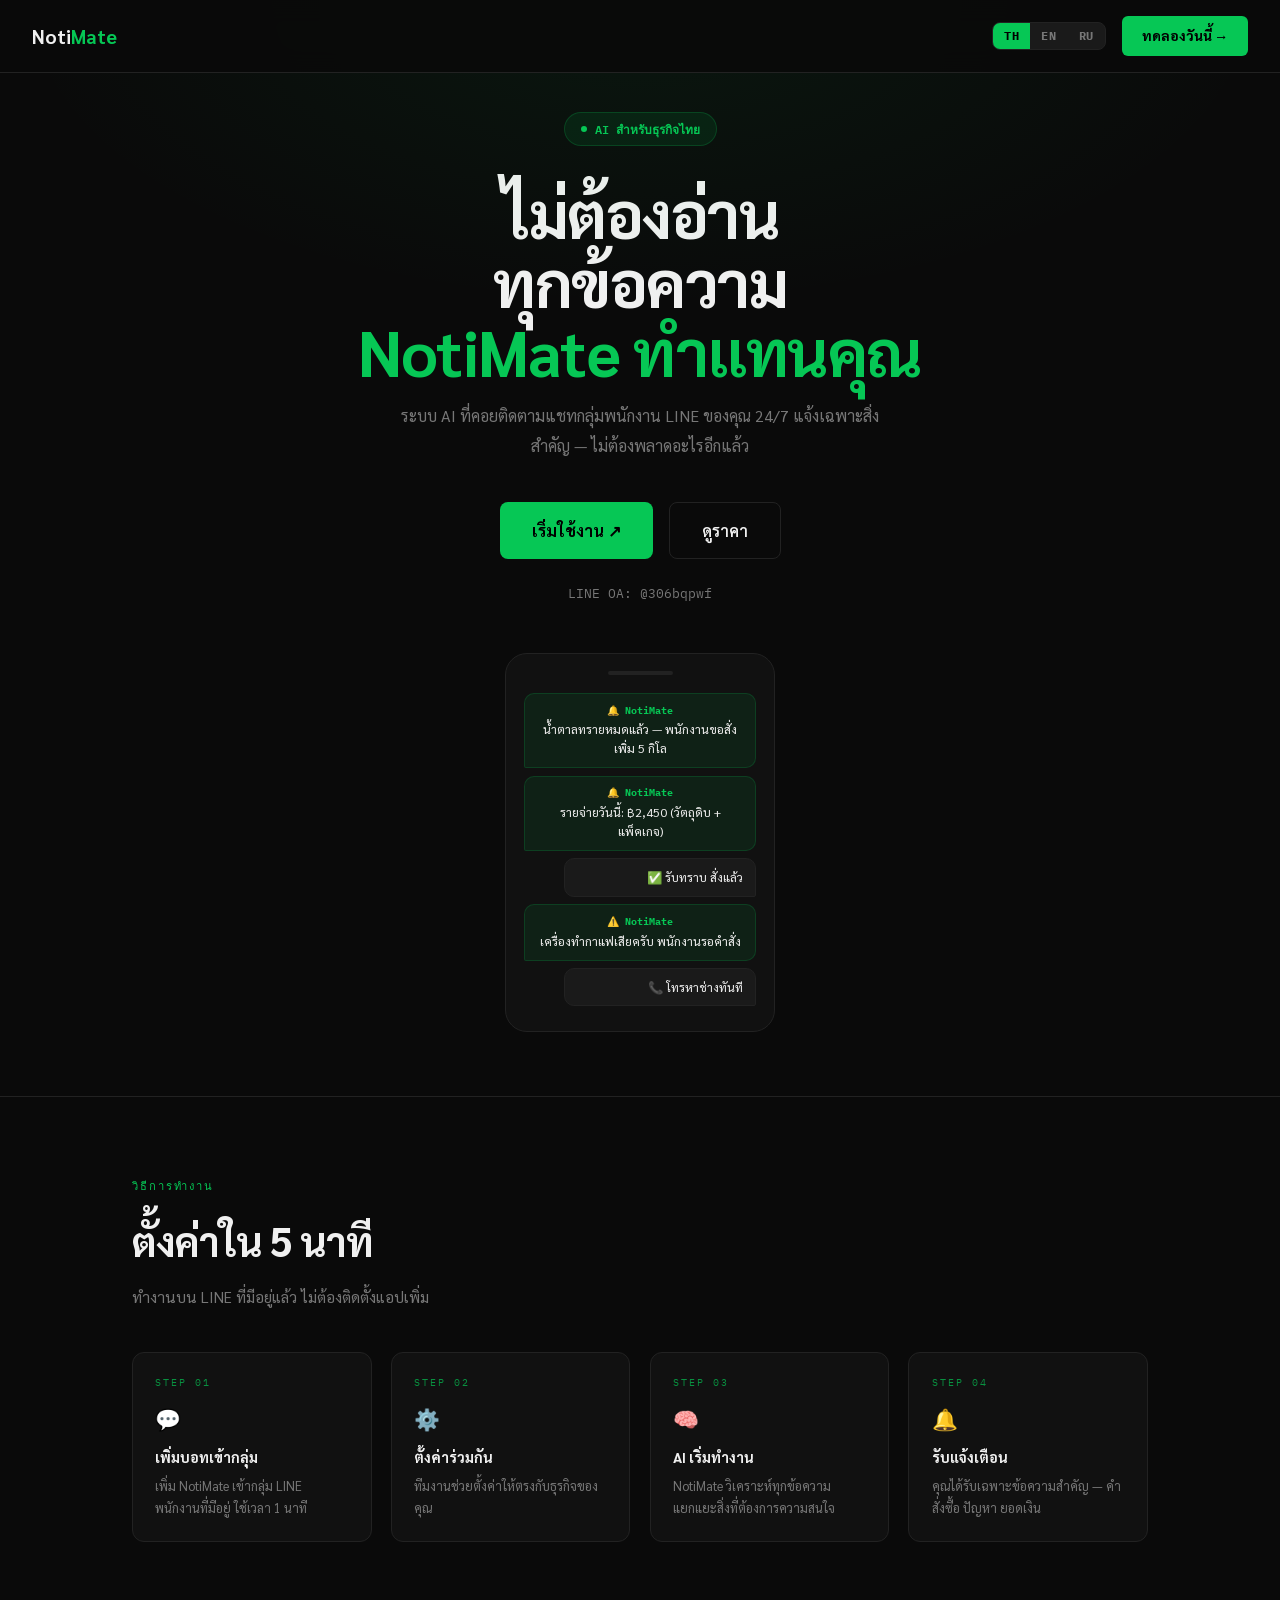
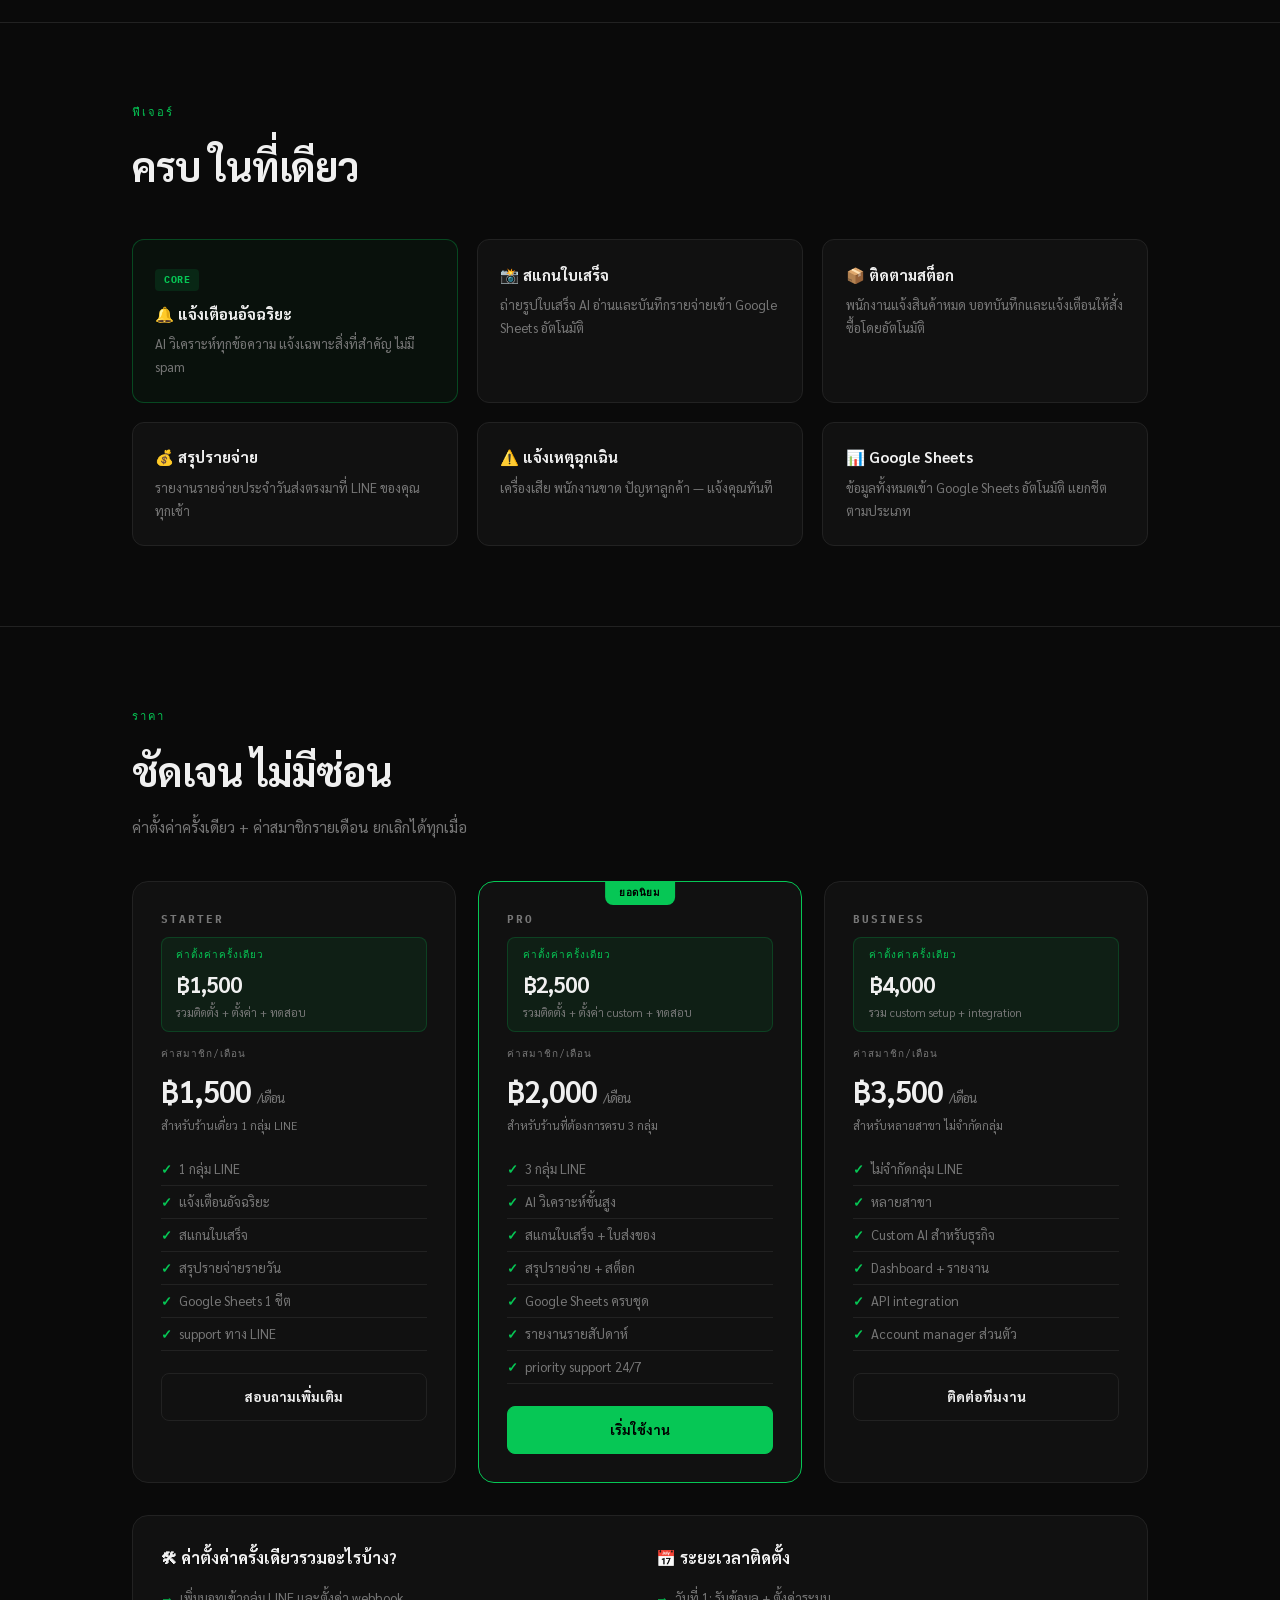
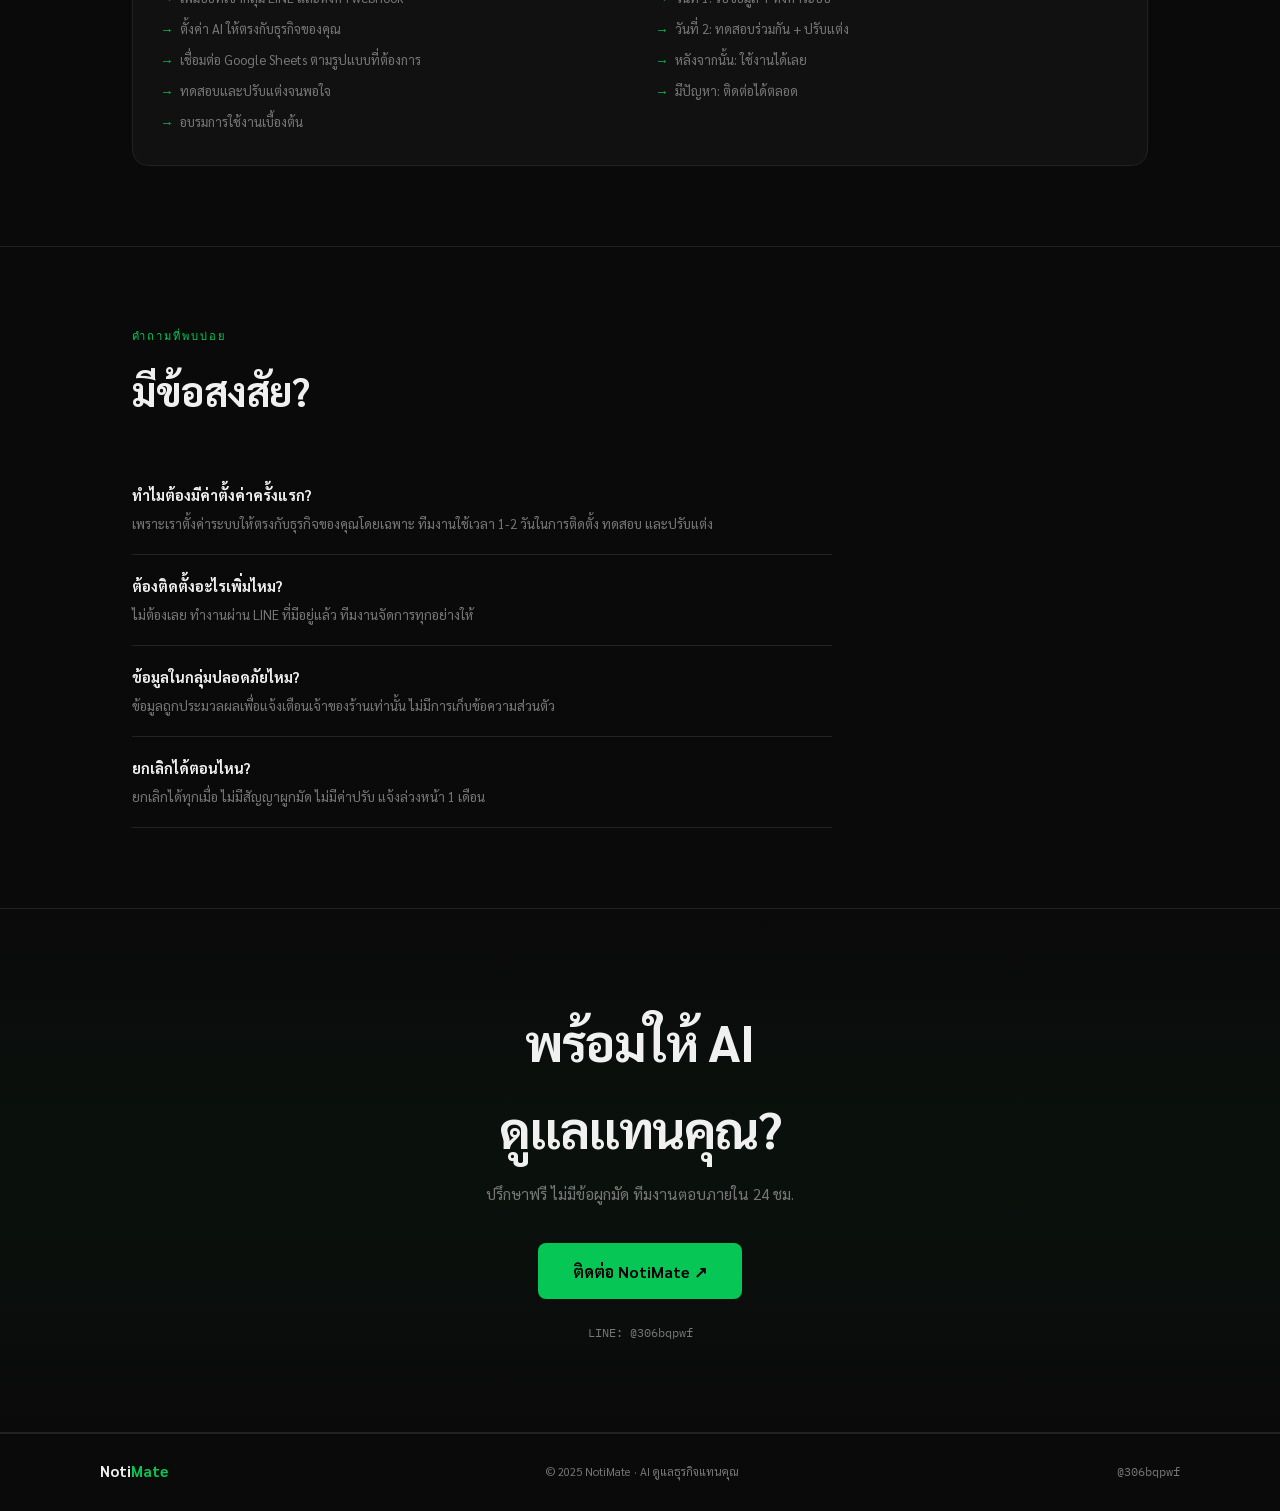
==== index.html @ 79806c6a "Add files via upload" ====
<!DOCTYPE html>
<html lang="th">
<head>
<meta charset="UTF-8">
<meta name="viewport" content="width=device-width, initial-scale=1.0">
<title>NotiMate — AI ดูแลธุรกิจแทนคุณ</title>
<link href="https://fonts.googleapis.com/css2?family=Sarabun:wght@300;400;600;700&family=IBM+Plex+Mono:wght@400;600&display=swap" rel="stylesheet">
<style>
*{margin:0;padding:0;box-sizing:border-box}
:root{--green:#06C755;--bg:#0a0a0a;--bg2:#111;--bg3:#1a1a1a;--text:#f0f0f0;--muted:#777;--border:#222}
body{background:var(--bg);color:var(--text);font-family:'Sarabun',sans-serif;font-size:16px;line-height:1.7;overflow-x:hidden}
a{color:var(--green);text-decoration:none}
.nav{position:fixed;top:0;left:0;right:0;z-index:100;padding:1rem 2rem;display:flex;align-items:center;justify-content:space-between;border-bottom:1px solid var(--border);background:rgba(10,10,10,0.94);backdrop-filter:blur(12px)}
.logo{font-size:1.2rem;font-weight:700;color:var(--text)}.logo span{color:var(--green)}
.nav-right{display:flex;align-items:center;gap:1rem}
.lang-sw{display:flex;gap:0;background:var(--bg3);border:1px solid var(--border);border-radius:8px;overflow:hidden}
.lang-btn{padding:0.35rem 0.7rem;font-size:0.72rem;font-weight:700;font-family:'IBM Plex Mono',monospace;cursor:pointer;border:none;background:transparent;color:var(--muted);transition:all .2s;letter-spacing:.5px}
.lang-btn.active{background:var(--green);color:#000}
.nav-cta{background:var(--green);color:#000;padding:0.5rem 1.25rem;border-radius:6px;font-weight:700;font-size:0.875rem}
.hero{min-height:100vh;display:flex;flex-direction:column;align-items:center;justify-content:center;text-align:center;padding:7rem 2rem 4rem;position:relative}
.hero::before{content:'';position:absolute;inset:0;background:radial-gradient(ellipse 70% 40% at 50% 0%,rgba(6,199,85,0.07) 0%,transparent 70%);pointer-events:none}
.badge{display:inline-flex;align-items:center;gap:.5rem;background:rgba(6,199,85,.1);border:1px solid rgba(6,199,85,.2);color:var(--green);padding:.35rem 1rem;border-radius:999px;font-size:.75rem;font-weight:600;margin-bottom:2rem;font-family:'IBM Plex Mono',monospace}
.dot{width:6px;height:6px;background:var(--green);border-radius:50%;animation:blink 2s infinite;flex-shrink:0}
@keyframes blink{0%,100%{opacity:1}50%{opacity:.3}}
h1{font-size:clamp(2.2rem,5.5vw,4rem);font-weight:700;line-height:1.08;letter-spacing:-1.5px;margin-bottom:1rem;max-width:820px}
h1 .g{color:var(--green)}
.sub{font-size:1rem;color:var(--muted);max-width:500px;margin:0 auto 2.5rem;line-height:1.9}
.hero-btns{display:flex;gap:1rem;justify-content:center;flex-wrap:wrap;margin-bottom:1.5rem}
.btn-p{background:var(--green);color:#000;padding:.875rem 2rem;border-radius:8px;font-weight:700;font-size:1rem;display:inline-flex;align-items:center;gap:.5rem}
.btn-s{background:transparent;color:var(--text);padding:.875rem 2rem;border-radius:8px;font-weight:600;font-size:1rem;border:1px solid var(--border)}
.lineid{font-family:'IBM Plex Mono',monospace;font-size:.8rem;color:var(--muted)}
.phone{width:270px;margin:3rem auto 0;background:var(--bg2);border-radius:22px;border:1px solid var(--border);padding:1.1rem}
.phone::before{content:'';display:block;width:65px;height:4px;background:var(--border);border-radius:2px;margin:0 auto 1.1rem}
.cb{border-radius:10px 10px 10px 2px;padding:.55rem .8rem;margin-bottom:.45rem;font-size:.77rem;line-height:1.55;animation:up .4s ease both;opacity:0}
.cb.b{background:rgba(6,199,85,.09);border:1px solid rgba(6,199,85,.18)}
.cb.u{background:var(--bg3);border:1px solid var(--border);margin-left:2.5rem;border-radius:10px 10px 2px 10px;text-align:right}
.cn{font-size:.62rem;color:var(--green);font-weight:700;margin-bottom:.15rem;font-family:'IBM Plex Mono',monospace}
@keyframes up{from{opacity:0;transform:translateY(8px)}to{opacity:1;transform:none}}
.cb:nth-child(1){animation-delay:.2s}.cb:nth-child(2){animation-delay:.7s}.cb:nth-child(3){animation-delay:1.2s}.cb:nth-child(4){animation-delay:1.7s}.cb:nth-child(5){animation-delay:2.2s}
.sec{padding:5rem 2rem;max-width:1080px;margin:0 auto}
.lbl{font-family:'IBM Plex Mono',monospace;font-size:.7rem;color:var(--green);letter-spacing:2px;text-transform:uppercase;margin-bottom:.6rem}
.stitle{font-size:clamp(1.75rem,4vw,2.5rem);font-weight:700;letter-spacing:-1px;margin-bottom:.6rem}
.ssub{color:var(--muted);font-size:.95rem;max-width:460px;line-height:1.85}
.divl{height:1px;background:var(--border)}
.steps{display:grid;grid-template-columns:repeat(auto-fit,minmax(200px,1fr));gap:1.2rem;margin-top:2.5rem}
.step{background:var(--bg2);border:1px solid var(--border);border-radius:12px;padding:1.4rem}
.snum{font-family:'IBM Plex Mono',monospace;font-size:.62rem;color:var(--green);letter-spacing:2px;margin-bottom:.6rem;opacity:.7}
.sico{font-size:1.3rem;margin-bottom:.5rem}
.stit{font-size:.9rem;font-weight:700;margin-bottom:.35rem}
.sdesc{font-size:.8rem;color:var(--muted);line-height:1.7}
.feats{display:grid;grid-template-columns:repeat(auto-fit,minmax(270px,1fr));gap:1.2rem;margin-top:2.5rem}
.fc{background:var(--bg2);border:1px solid var(--border);border-radius:12px;padding:1.4rem;transition:border-color .2s}
.fc:hover{border-color:rgba(6,199,85,.25)}
.fc.hot{border-color:rgba(6,199,85,.3);background:rgba(6,199,85,.04)}
.ftag{display:inline-block;background:rgba(6,199,85,.12);color:var(--green);font-size:.62rem;font-weight:700;padding:.18rem .55rem;border-radius:4px;margin-bottom:.65rem;font-family:'IBM Plex Mono',monospace;letter-spacing:.5px}
.ftit{font-size:.95rem;font-weight:700;margin-bottom:.35rem}
.fdesc{font-size:.82rem;color:var(--muted);line-height:1.75}
.pricing{display:grid;grid-template-columns:repeat(auto-fit,minmax(270px,1fr));gap:1.4rem;margin-top:2.5rem}
.pc{background:var(--bg2);border:1px solid var(--border);border-radius:16px;padding:1.75rem;position:relative}
.pc.pop{border-color:var(--green)}
.pbadge{position:absolute;top:-1px;left:50%;transform:translateX(-50%);background:var(--green);color:#000;font-size:.62rem;font-weight:700;padding:.22rem .9rem;border-radius:0 0 8px 8px;font-family:'IBM Plex Mono',monospace;letter-spacing:.5px;white-space:nowrap}
.pname{font-size:.68rem;font-weight:700;color:var(--muted);letter-spacing:2px;font-family:'IBM Plex Mono',monospace;text-transform:uppercase;margin-bottom:.5rem}
.setup-fee{background:rgba(6,199,85,.08);border:1px solid rgba(6,199,85,.2);border-radius:8px;padding:.55rem .9rem;margin-bottom:.9rem}
.setup-label{font-size:.62rem;color:var(--green);font-family:'IBM Plex Mono',monospace;letter-spacing:1px;text-transform:uppercase;margin-bottom:.1rem}
.setup-amt{font-size:1.4rem;font-weight:700;letter-spacing:-1px}
.setup-note{font-size:.7rem;color:var(--muted)}
.sub-label{font-size:.62rem;color:var(--muted);font-family:'IBM Plex Mono',monospace;letter-spacing:1px;text-transform:uppercase;margin-bottom:.1rem;margin-top:.65rem}
.sub-amt{font-size:1.9rem;font-weight:700;letter-spacing:-1px}
.sub-amt em{font-size:.82rem;font-weight:400;color:var(--muted);font-style:normal}
.pperiod{font-size:.72rem;color:var(--muted);margin-bottom:1.1rem}
.plist{list-style:none;margin-bottom:1.4rem}
.plist li{font-size:.82rem;padding:.3rem 0;border-bottom:1px solid var(--border);color:var(--muted);display:flex;align-items:center;gap:.45rem}
.plist li::before{content:'✓';color:var(--green);font-weight:700;flex-shrink:0}
.pbtn{display:block;padding:.7rem;border-radius:8px;font-weight:700;font-size:.84rem;border:1px solid var(--border);color:var(--text);text-align:center}
.pc.pop .pbtn{background:var(--green);color:#000;border-color:var(--green)}
.onboard{background:var(--bg2);border:1px solid var(--border);border-radius:16px;padding:1.75rem;margin-top:2rem;display:grid;grid-template-columns:1fr 1fr;gap:2rem}
@media(max-width:580px){.onboard{grid-template-columns:1fr}.nav-right{gap:.6rem}}
.ob-title{font-size:1rem;font-weight:700;margin-bottom:.4rem}
.ob-list{list-style:none;margin-top:.75rem}
.ob-list li{font-size:.82rem;color:var(--muted);padding:.27rem 0;display:flex;gap:.45rem}
.ob-list li::before{content:'→';color:var(--green);flex-shrink:0}
.faq{margin-top:2.5rem;max-width:700px}
.fq{border-bottom:1px solid var(--border);padding:1.1rem 0}
.fq-q{font-weight:700;font-size:.92rem;margin-bottom:.35rem;color:var(--text)}
.fq-a{font-size:.84rem;color:var(--muted);line-height:1.8}
.cta-s{text-align:center;padding:5.5rem 2rem;border-top:1px solid var(--border);border-bottom:1px solid var(--border);background:linear-gradient(to bottom,var(--bg),rgba(6,199,85,.04),var(--bg))}
.cta-t{font-size:clamp(1.9rem,5vw,3.2rem);font-weight:700;letter-spacing:-1.5px;margin-bottom:.7rem}
.cta-sub{color:var(--muted);margin-bottom:2.2rem;font-size:.95rem}
footer{padding:1.6rem 2rem;border-top:1px solid var(--border)}
.fi{max-width:1080px;margin:0 auto;display:flex;justify-content:space-between;align-items:center;flex-wrap:wrap;gap:.7rem}
.fl{font-weight:700;font-size:.95rem}.fl span{color:var(--green)}
.fc2{font-size:.72rem;color:var(--muted)}
</style>
</head>
<body>
<nav class="nav">
  <div class="logo">Noti<span>Mate</span></div>
  <div class="nav-right">
    <div class="lang-sw">
      <button class="lang-btn active" onclick="setLang('th')">TH</button>
      <button class="lang-btn" onclick="setLang('en')">EN</button>
      <button class="lang-btn" onclick="setLang('ru')">RU</button>
    </div>
    <a href="https://line.me/R/ti/p/@306bqpwf" class="nav-cta" id="nav-cta-btn">ทดลองวันนี้ →</a>
  </div>
</nav>

<section class="hero">
  <div class="badge"><div class="dot"></div><span id="badge-text">AI สำหรับธุรกิจไทย</span></div>
  <h1 id="hero-title">ไม่ต้องอ่าน<br>ทุกข้อความ<br><span class="g">NotiMate ทำแทนคุณ</span></h1>
  <p class="sub" id="hero-sub">ระบบ AI ที่คอยติดตามแชทกลุ่มพนักงาน LINE ของคุณ 24/7 แจ้งเฉพาะสิ่งสำคัญ — ไม่ต้องพลาดอะไรอีกแล้ว</p>
  <div class="hero-btns">
    <a href="https://line.me/R/ti/p/@306bqpwf" class="btn-p" id="btn-start">เริ่มใช้งาน ↗</a>
    <a href="#pricing" class="btn-s" id="btn-price">ดูราคา</a>
  </div>
  <div class="lineid">LINE OA: @306bqpwf</div>
  <div class="phone">
    <div class="cb b"><div class="cn">🔔 NotiMate</div><span class="chat1">น้ำตาลทรายหมดแล้ว — พนักงานขอสั่งเพิ่ม 5 กิโล</span></div>
    <div class="cb b"><div class="cn">🔔 NotiMate</div><span class="chat2">รายจ่ายวันนี้: ฿2,450 (วัตถุดิบ + แพ็คเกจ)</span></div>
    <div class="cb u"><span class="chat3">✅ รับทราบ สั่งแล้ว</span></div>
    <div class="cb b"><div class="cn">⚠️ NotiMate</div><span class="chat4">เครื่องทำกาแฟเสียครับ พนักงานรอคำสั่ง</span></div>
    <div class="cb u"><span class="chat5">📞 โทรหาช่างทันที</span></div>
  </div>
</section>

<div class="divl"></div>

<section class="sec" id="how">
  <div class="lbl" id="how-lbl">วิธีการทำงาน</div>
  <div class="stitle" id="how-title">ตั้งค่าใน 5 นาที</div>
  <div class="ssub" id="how-sub">ทำงานบน LINE ที่มีอยู่แล้ว ไม่ต้องติดตั้งแอปเพิ่ม</div>
  <div class="steps">
    <div class="step"><div class="snum">STEP 01</div><div class="sico">💬</div><div class="stit" id="s1t">เพิ่มบอทเข้ากลุ่ม</div><div class="sdesc" id="s1d">เพิ่ม NotiMate เข้ากลุ่ม LINE พนักงานที่มีอยู่ ใช้เวลา 1 นาที</div></div>
    <div class="step"><div class="snum">STEP 02</div><div class="sico">⚙️</div><div class="stit" id="s2t">ตั้งค่าร่วมกัน</div><div class="sdesc" id="s2d">ทีมงานช่วยตั้งค่าให้ตรงกับธุรกิจของคุณ</div></div>
    <div class="step"><div class="snum">STEP 03</div><div class="sico">🧠</div><div class="stit" id="s3t">AI เริ่มทำงาน</div><div class="sdesc" id="s3d">NotiMate วิเคราะห์ทุกข้อความ แยกแยะสิ่งที่ต้องการความสนใจ</div></div>
    <div class="step"><div class="snum">STEP 04</div><div class="sico">🔔</div><div class="stit" id="s4t">รับแจ้งเตือน</div><div class="sdesc" id="s4d">คุณได้รับเฉพาะข้อความสำคัญ — คำสั่งซื้อ ปัญหา ยอดเงิน</div></div>
  </div>
</section>

<div class="divl"></div>

<section class="sec">
  <div class="lbl" id="feat-lbl">ฟีเจอร์</div>
  <div class="stitle" id="feat-title">ครบ ในที่เดียว</div>
  <div class="feats">
    <div class="fc hot"><div class="ftag">CORE</div><div class="ftit" id="f1t">🔔 แจ้งเตือนอัจฉริยะ</div><div class="fdesc" id="f1d">AI วิเคราะห์ทุกข้อความ แจ้งเฉพาะสิ่งที่สำคัญ ไม่มี spam</div></div>
    <div class="fc"><div class="ftit" id="f2t">📸 สแกนใบเสร็จ</div><div class="fdesc" id="f2d">ถ่ายรูปใบเสร็จ AI อ่านและบันทึกรายจ่ายเข้า Google Sheets อัตโนมัติ</div></div>
    <div class="fc"><div class="ftit" id="f3t">📦 ติดตามสต็อก</div><div class="fdesc" id="f3d">พนักงานแจ้งสินค้าหมด บอทบันทึกและแจ้งเตือนให้สั่งซื้อโดยอัตโนมัติ</div></div>
    <div class="fc"><div class="ftit" id="f4t">💰 สรุปรายจ่าย</div><div class="fdesc" id="f4d">รายงานรายจ่ายประจำวันส่งตรงมาที่ LINE ของคุณทุกเช้า</div></div>
    <div class="fc"><div class="ftit" id="f5t">⚠️ แจ้งเหตุฉุกเฉิน</div><div class="fdesc" id="f5d">เครื่องเสีย พนักงานขาด ปัญหาลูกค้า — แจ้งคุณทันที</div></div>
    <div class="fc"><div class="ftit" id="f6t">📊 Google Sheets</div><div class="fdesc" id="f6d">ข้อมูลทั้งหมดเข้า Google Sheets อัตโนมัติ แยกชีตตามประเภท</div></div>
  </div>
</section>

<div class="divl"></div>

<section class="sec" id="pricing">
  <div class="lbl" id="price-lbl">ราคา</div>
  <div class="stitle" id="price-title">ชัดเจน ไม่มีซ่อน</div>
  <div class="ssub" id="price-sub">ค่าตั้งค่าครั้งเดียว + ค่าสมาชิกรายเดือน ยกเลิกได้ทุกเมื่อ</div>
  <div class="pricing">
    <div class="pc">
      <div class="pname">Starter</div>
      <div class="setup-fee"><div class="setup-label" id="setup-lbl">ค่าตั้งค่าครั้งเดียว</div><div class="setup-amt">฿1,500</div><div class="setup-note" id="setup-note1">รวมติดตั้ง + ตั้งค่า + ทดสอบ</div></div>
      <div class="sub-label" id="sub-lbl1">ค่าสมาชิก/เดือน</div>
      <div class="sub-amt">฿1,500 <em id="per-mo1">/เดือน</em></div>
      <div class="pperiod" id="p1period">สำหรับร้านเดี่ยว 1 กลุ่ม LINE</div>
      <ul class="plist"><li id="p1f1">1 กลุ่ม LINE</li><li id="p1f2">แจ้งเตือนอัจฉริยะ</li><li id="p1f3">สแกนใบเสร็จ</li><li id="p1f4">สรุปรายจ่ายรายวัน</li><li id="p1f5">Google Sheets 1 ชีต</li><li id="p1f6">support ทาง LINE</li></ul>
      <a href="https://line.me/R/ti/p/@306bqpwf" class="pbtn" id="pbtn1">สอบถามเพิ่มเติม</a>
    </div>
    <div class="pc pop">
      <div class="pbadge" id="popular-badge">ยอดนิยม</div>
      <div class="pname">Pro</div>
      <div class="setup-fee"><div class="setup-label" id="setup-lbl2">ค่าตั้งค่าครั้งเดียว</div><div class="setup-amt">฿2,500</div><div class="setup-note" id="setup-note2">รวมติดตั้ง + ตั้งค่า custom + ทดสอบ</div></div>
      <div class="sub-label" id="sub-lbl2">ค่าสมาชิก/เดือน</div>
      <div class="sub-amt">฿2,000 <em id="per-mo2">/เดือน</em></div>
      <div class="pperiod" id="p2period">สำหรับร้านที่ต้องการครบ 3 กลุ่ม</div>
      <ul class="plist"><li id="p2f1">3 กลุ่ม LINE</li><li id="p2f2">AI วิเคราะห์ขั้นสูง</li><li id="p2f3">สแกนใบเสร็จ + ใบส่งของ</li><li id="p2f4">สรุปรายจ่าย + สต็อก</li><li id="p2f5">Google Sheets ครบชุด</li><li id="p2f6">รายงานรายสัปดาห์</li><li id="p2f7">priority support 24/7</li></ul>
      <a href="https://line.me/R/ti/p/@306bqpwf" class="pbtn" id="pbtn2">เริ่มใช้งาน</a>
    </div>
    <div class="pc">
      <div class="pname">Business</div>
      <div class="setup-fee"><div class="setup-label" id="setup-lbl3">ค่าตั้งค่าครั้งเดียว</div><div class="setup-amt">฿4,000</div><div class="setup-note" id="setup-note3">รวม custom setup + integration</div></div>
      <div class="sub-label" id="sub-lbl3">ค่าสมาชิก/เดือน</div>
      <div class="sub-amt">฿3,500 <em id="per-mo3">/เดือน</em></div>
      <div class="pperiod" id="p3period">สำหรับหลายสาขา ไม่จำกัดกลุ่ม</div>
      <ul class="plist"><li id="p3f1">ไม่จำกัดกลุ่ม LINE</li><li id="p3f2">หลายสาขา</li><li id="p3f3">Custom AI สำหรับธุรกิจ</li><li id="p3f4">Dashboard + รายงาน</li><li id="p3f5">API integration</li><li id="p3f6">Account manager ส่วนตัว</li></ul>
      <a href="https://line.me/R/ti/p/@306bqpwf" class="pbtn" id="pbtn3">ติดต่อทีมงาน</a>
    </div>
  </div>
  <div class="onboard">
    <div>
      <div class="ob-title" id="ob1t">🛠 ค่าตั้งค่าครั้งเดียวรวมอะไรบ้าง?</div>
      <ul class="ob-list"><li id="ob1l1">เพิ่มบอทเข้ากลุ่ม LINE และตั้งค่า webhook</li><li id="ob1l2">ตั้งค่า AI ให้ตรงกับธุรกิจของคุณ</li><li id="ob1l3">เชื่อมต่อ Google Sheets ตามรูปแบบที่ต้องการ</li><li id="ob1l4">ทดสอบและปรับแต่งจนพอใจ</li><li id="ob1l5">อบรมการใช้งานเบื้องต้น</li></ul>
    </div>
    <div>
      <div class="ob-title" id="ob2t">📅 ระยะเวลาติดตั้ง</div>
      <ul class="ob-list"><li id="ob2l1">วันที่ 1: รับข้อมูล + ตั้งค่าระบบ</li><li id="ob2l2">วันที่ 2: ทดสอบร่วมกัน + ปรับแต่ง</li><li id="ob2l3">หลังจากนั้น: ใช้งานได้เลย</li><li id="ob2l4">มีปัญหา: ติดต่อได้ตลอด</li></ul>
    </div>
  </div>
</section>

<div class="divl"></div>

<section class="sec">
  <div class="lbl" id="faq-lbl">คำถามที่พบบ่อย</div>
  <div class="stitle" id="faq-title">มีข้อสงสัย?</div>
  <div class="faq">
    <div class="fq"><div class="fq-q" id="fq1q">ทำไมต้องมีค่าตั้งค่าครั้งแรก?</div><div class="fq-a" id="fq1a">เพราะเราตั้งค่าระบบให้ตรงกับธุรกิจของคุณโดยเฉพาะ ทีมงานใช้เวลา 1-2 วันในการติดตั้ง ทดสอบ และปรับแต่ง</div></div>
    <div class="fq"><div class="fq-q" id="fq2q">ต้องติดตั้งอะไรเพิ่มไหม?</div><div class="fq-a" id="fq2a">ไม่ต้องเลย ทำงานผ่าน LINE ที่มีอยู่แล้ว ทีมงานจัดการทุกอย่างให้</div></div>
    <div class="fq"><div class="fq-q" id="fq3q">ข้อมูลในกลุ่มปลอดภัยไหม?</div><div class="fq-a" id="fq3a">ข้อมูลถูกประมวลผลเพื่อแจ้งเตือนเจ้าของร้านเท่านั้น ไม่มีการเก็บข้อความส่วนตัว</div></div>
    <div class="fq"><div class="fq-q" id="fq4q">ยกเลิกได้ตอนไหน?</div><div class="fq-a" id="fq4a">ยกเลิกได้ทุกเมื่อ ไม่มีสัญญาผูกมัด ไม่มีค่าปรับ แจ้งล่วงหน้า 1 เดือน</div></div>
  </div>
</section>

<section class="cta-s">
  <h2 class="cta-t" id="cta-title">พร้อมให้ AI<br>ดูแลแทนคุณ?</h2>
  <p class="cta-sub" id="cta-sub">ปรึกษาฟรี ไม่มีข้อผูกมัด ทีมงานตอบภายใน 24 ชม.</p>
  <a href="https://line.me/R/ti/p/@306bqpwf" class="btn-p" id="cta-btn" style="font-size:1rem;padding:.9rem 2.2rem;display:inline-flex">ติดต่อ NotiMate ↗</a>
  <p style="margin-top:1.5rem;font-family:'IBM Plex Mono',monospace;font-size:.75rem;color:var(--muted)">LINE: @306bqpwf</p>
</section>

<footer>
  <div class="fi">
    <div class="fl">Noti<span>Mate</span></div>
    <div class="fc2" id="footer-copy">© 2025 NotiMate · AI ดูแลธุรกิจแทนคุณ</div>
    <div class="fc2" style="font-family:'IBM Plex Mono',monospace">@306bqpwf</div>
  </div>
</footer>

<script>
const T={
th:{badge:'AI สำหรับธุรกิจไทย',heroTitle:'ไม่ต้องอ่าน<br>ทุกข้อความ<br><span class="g">NotiMate ทำแทนคุณ</span>',heroSub:'ระบบ AI ที่คอยติดตามแชทกลุ่มพนักงาน LINE ของคุณ 24/7 แจ้งเฉพาะสิ่งสำคัญ — ไม่ต้องพลาดอะไรอีกแล้ว',btnStart:'เริ่มใช้งาน ↗',btnPrice:'ดูราคา',navCta:'ทดลองวันนี้ →',chat1:'น้ำตาลทรายหมดแล้ว — พนักงานขอสั่งเพิ่ม 5 กิโล',chat2:'รายจ่ายวันนี้: ฿2,450 (วัตถุดิบ + แพ็คเกจ)',chat3:'✅ รับทราบ สั่งแล้ว',chat4:'เครื่องทำกาแฟเสียครับ พนักงานรอคำสั่ง',chat5:'📞 โทรหาช่างทันที',howLbl:'วิธีการทำงาน',howTitle:'ตั้งค่าใน 5 นาที',howSub:'ทำงานบน LINE ที่มีอยู่แล้ว ไม่ต้องติดตั้งแอปเพิ่ม',s1t:'เพิ่มบอทเข้ากลุ่ม',s1d:'เพิ่ม NotiMate เข้ากลุ่ม LINE พนักงานที่มีอยู่ ใช้เวลา 1 นาที',s2t:'ตั้งค่าร่วมกัน',s2d:'ทีมงานช่วยตั้งค่าให้ตรงกับธุรกิจของคุณ บอกว่าอะไรคือ "สำคัญ"',s3t:'AI เริ่มทำงาน',s3d:'NotiMate วิเคราะห์ทุกข้อความ แยกแยะสิ่งที่ต้องการความสนใจ',s4t:'รับแจ้งเตือน',s4d:'คุณได้รับเฉพาะข้อความสำคัญ — คำสั่งซื้อ ปัญหา ยอดเงิน',featLbl:'ฟีเจอร์',featTitle:'ครบ ในที่เดียว',f1t:'🔔 แจ้งเตือนอัจฉริยะ',f1d:'AI วิเคราะห์ทุกข้อความ แจ้งเฉพาะสิ่งที่สำคัญ ไม่มี spam',f2t:'📸 สแกนใบเสร็จ',f2d:'ถ่ายรูปใบเสร็จ AI อ่านและบันทึกรายจ่ายเข้า Google Sheets อัตโนมัติ',f3t:'📦 ติดตามสต็อก',f3d:'พนักงานแจ้งสินค้าหมด บอทบันทึกและแจ้งเตือนให้สั่งซื้อโดยอัตโนมัติ',f4t:'💰 สรุปรายจ่าย',f4d:'รายงานรายจ่ายประจำวันส่งตรงมาที่ LINE ของคุณทุกเช้า',f5t:'⚠️ แจ้งเหตุฉุกเฉิน',f5d:'เครื่องเสีย พนักงานขาด ปัญหาลูกค้า — แจ้งคุณทันที',f6t:'📊 Google Sheets',f6d:'ข้อมูลทั้งหมดเข้า Google Sheets อัตโนมัติ แยกชีตตามประเภท',priceLbl:'ราคา',priceTitle:'ชัดเจน ไม่มีซ่อน',priceSub:'ค่าตั้งค่าครั้งเดียว + ค่าสมาชิกรายเดือน ยกเลิกได้ทุกเมื่อ',setupLbl:'ค่าตั้งค่าครั้งเดียว',setupNote1:'รวมติดตั้ง + ตั้งค่า + ทดสอบ',setupNote2:'รวมติดตั้ง + ตั้งค่า custom + ทดสอบ',setupNote3:'รวม custom setup + integration',subLbl:'/เดือน',popularBadge:'ยอดนิยม',p1period:'สำหรับร้านเดี่ยว 1 กลุ่ม LINE',p2period:'สำหรับร้านที่ต้องการครบ 3 กลุ่ม',p3period:'สำหรับหลายสาขา ไม่จำกัดกลุ่ม',p1f1:'1 กลุ่ม LINE',p1f2:'แจ้งเตือนอัจฉริยะ',p1f3:'สแกนใบเสร็จ',p1f4:'สรุปรายจ่ายรายวัน',p1f5:'Google Sheets 1 ชีต',p1f6:'support ทาง LINE',p2f1:'3 กลุ่ม LINE',p2f2:'AI วิเคราะห์ขั้นสูง',p2f3:'สแกนใบเสร็จ + ใบส่งของ',p2f4:'สรุปรายจ่าย + สต็อก',p2f5:'Google Sheets ครบชุด',p2f6:'รายงานรายสัปดาห์',p2f7:'priority support 24/7',p3f1:'ไม่จำกัดกลุ่ม LINE',p3f2:'หลายสาขา',p3f3:'Custom AI สำหรับธุรกิจ',p3f4:'Dashboard + รายงาน',p3f5:'API integration',p3f6:'Account manager ส่วนตัว',pbtn1:'สอบถามเพิ่มเติม',pbtn2:'เริ่มใช้งาน',pbtn3:'ติดต่อทีมงาน',ob1t:'🛠 ค่าตั้งค่าครั้งเดียวรวมอะไรบ้าง?',ob1l1:'เพิ่มบอทเข้ากลุ่ม LINE และตั้งค่า webhook',ob1l2:'ตั้งค่า AI ให้ตรงกับธุรกิจของคุณ',ob1l3:'เชื่อมต่อ Google Sheets ตามรูปแบบที่ต้องการ',ob1l4:'ทดสอบและปรับแต่งจนพอใจ',ob1l5:'อบรมการใช้งานเบื้องต้น',ob2t:'📅 ระยะเวลาติดตั้ง',ob2l1:'วันที่ 1: รับข้อมูล + ตั้งค่าระบบ',ob2l2:'วันที่ 2: ทดสอบร่วมกัน + ปรับแต่ง',ob2l3:'หลังจากนั้น: ใช้งานได้เลย',ob2l4:'มีปัญหา: ติดต่อได้ตลอด',faqLbl:'คำถามที่พบบ่อย',faqTitle:'มีข้อสงสัย?',fq1q:'ทำไมต้องมีค่าตั้งค่าครั้งแรก?',fq1a:'เพราะเราตั้งค่าระบบให้ตรงกับธุรกิจของคุณโดยเฉพาะ ทีมงานใช้เวลา 1-2 วันในการติดตั้ง ทดสอบ และปรับแต่ง',fq2q:'ต้องติดตั้งอะไรเพิ่มไหม?',fq2a:'ไม่ต้องเลย ทำงานผ่าน LINE ที่มีอยู่แล้ว ทีมงานจัดการทุกอย่างให้',fq3q:'ข้อมูลในกลุ่มปลอดภัยไหม?',fq3a:'ข้อมูลถูกประมวลผลเพื่อแจ้งเตือนเจ้าของร้านเท่านั้น ไม่มีการเก็บข้อความส่วนตัว',fq4q:'ยกเลิกได้ตอนไหน?',fq4a:'ยกเลิกได้ทุกเมื่อ ไม่มีสัญญาผูกมัด ไม่มีค่าปรับ แจ้งล่วงหน้า 1 เดือน',ctaTitle:'พร้อมให้ AI<br>ดูแลแทนคุณ?',ctaSub:'ปรึกษาฟรี ไม่มีข้อผูกมัด ทีมงานตอบภายใน 24 ชม.',ctaBtn:'ติดต่อ NotiMate ↗',footerCopy:'© 2025 NotiMate · AI ดูแลธุรกิจแทนคุณ'},
en:{badge:'AI for Thai Business',heroTitle:'Stop reading<br>every message.<br><span class="g">NotiMate does it for you.</span>',heroSub:'AI that monitors your LINE staff group chats 24/7 and alerts you only about what matters — never miss anything important again.',btnStart:'Get Started ↗',btnPrice:'See Pricing',navCta:'Try Today →',chat1:'Sugar is running out — staff requesting 5kg reorder',chat2:"Today's expenses: ฿2,450 (ingredients + packaging)",chat3:'✅ Got it, ordered',chat4:'Coffee machine broken — staff awaiting instructions',chat5:'📞 Call technician now',howLbl:'How It Works',howTitle:'Set up in 5 minutes',howSub:'Works on your existing LINE — no extra apps needed',s1t:'Add bot to group',s1d:'Add NotiMate to your existing LINE staff group. Takes 1 minute.',s2t:'Configure together',s2d:'Our team configures it for your business — you define what "important" means.',s3t:'AI starts working',s3d:'NotiMate analyzes every message, identifying what needs your attention.',s4t:'Receive alerts',s4d:'You only get what matters — orders, problems, expenses.',featLbl:'Features',featTitle:'Everything in one place',f1t:'🔔 Smart Alerts',f1d:'AI analyzes every message and notifies you only about what matters. No spam.',f2t:'📸 Receipt Scanning',f2d:'Photo a receipt — AI reads and logs the expense to Google Sheets automatically.',f3t:'📦 Stock Tracking',f3d:'Staff reports low stock — bot logs it and alerts you to reorder automatically.',f4t:'💰 Expense Summary',f4d:'Daily expense report sent directly to your LINE every morning.',f5t:'⚠️ Emergency Alerts',f5d:'Equipment breakdown, absent staff, customer issues — notified instantly.',f6t:'📊 Google Sheets',f6d:'All data goes to Google Sheets automatically, organized by category.',priceLbl:'Pricing',priceTitle:'Clear. No surprises.',priceSub:'One-time setup fee + monthly subscription. Cancel anytime.',setupLbl:'One-time setup fee',setupNote1:'Includes install + configure + test',setupNote2:'Includes install + custom config + test',setupNote3:'Includes custom setup + integration',subLbl:'/month',popularBadge:'Most Popular',p1period:'For single location, 1 LINE group',p2period:'For growing business, 3 LINE groups',p3period:'For multi-branch, unlimited groups',p1f1:'1 LINE group',p1f2:'Smart alerts',p1f3:'Receipt scanning',p1f4:'Daily expense summary',p1f5:'Google Sheets (1 sheet)',p1f6:'LINE support',p2f1:'3 LINE groups',p2f2:'Advanced AI analysis',p2f3:'Receipt + invoice scanning',p2f4:'Expense + stock tracking',p2f5:'Full Google Sheets suite',p2f6:'Weekly reports',p2f7:'Priority support 24/7',p3f1:'Unlimited LINE groups',p3f2:'Multi-branch support',p3f3:'Custom AI for your business',p3f4:'Dashboard + reports',p3f5:'API integration',p3f6:'Dedicated account manager',pbtn1:'Ask a question',pbtn2:'Get Started',pbtn3:'Contact Team',ob1t:'🛠 What does setup include?',ob1l1:'Add bot to LINE groups and configure webhook',ob1l2:'Configure AI specifically for your business',ob1l3:'Connect Google Sheets in your format',ob1l4:'Test and fine-tune until satisfied',ob1l5:'Basic usage training',ob2t:'📅 Installation timeline',ob2l1:'Day 1: Collect info + system setup',ob2l2:'Day 2: Joint testing + adjustments',ob2l3:'After that: ready to use',ob2l4:'Any issues: contact us anytime',faqLbl:'FAQ',faqTitle:'Questions?',fq1q:'Why is there a setup fee?',fq1a:'Because we configure the system specifically for your business. Our team spends 1-2 days installing, testing, and tuning it for your shop.',fq2q:'Do I need to install anything?',fq2a:'Not at all. Works through your existing LINE. Our team handles everything.',fq3q:'Is the group data safe?',fq3a:'Data is processed only to alert the shop owner. No private messages are stored or shared.',fq4q:'When can I cancel?',fq4a:'Cancel anytime. No contracts, no penalties. Just 1 month notice.',ctaTitle:'Ready for AI to<br>run your business?',ctaSub:'Free consultation. No commitment. Team responds within 24h.',ctaBtn:'Contact NotiMate ↗',footerCopy:'© 2025 NotiMate · AI for your business'},
ru:{badge:'AI для бизнеса в Таиланде',heroTitle:'Перестаньте читать<br>каждое сообщение.<br><span class="g">NotiMate сделает это за Вас.</span>',heroSub:'AI мониторит LINE-чаты сотрудников 24/7 и уведомляет только о важном — никогда больше не пропустите ничего критичного.',btnStart:'Начать ↗',btnPrice:'Тарифы',navCta:'Попробовать →',chat1:'Сахар заканчивается — сотрудники просят заказать 5 кг',chat2:'Расходы за сегодня: ฿2,450 (ингредиенты + упаковка)',chat3:'✅ Принято, заказал',chat4:'Кофемашина сломалась — сотрудники ждут команды',chat5:'📞 Вызову мастера сейчас',howLbl:'Как это работает',howTitle:'Настройка за 5 минут',howSub:'Работает на существующем LINE — не нужно устанавливать ничего дополнительно',s1t:'Добавить бота в группу',s1d:'Добавьте NotiMate в существующую LINE-группу сотрудников. Занимает 1 минуту.',s2t:'Настраиваем вместе',s2d:'Команда помогает настроить под Ваш бизнес — Вы определяете что считать "важным".',s3t:'AI начинает работу',s3d:'NotiMate анализирует каждое сообщение, определяя что требует Вашего внимания.',s4t:'Получаете уведомления',s4d:'Вы получаете только то что важно — заказы, проблемы, расходы.',featLbl:'Возможности',featTitle:'Всё в одном месте',f1t:'🔔 Умные уведомления',f1d:'AI анализирует каждое сообщение и уведомляет только о важном. Без спама.',f2t:'📸 Сканирование чеков',f2d:'Сфотографируйте чек — AI считает его и запишет расход в Google Sheets автоматически.',f3t:'📦 Учёт склада',f3d:'Сотрудник сообщает о нехватке — бот записывает и напоминает сделать заказ.',f4t:'💰 Сводка расходов',f4d:'Ежедневный отчёт о расходах отправляется в Ваш LINE каждое утро.',f5t:'⚠️ Экстренные оповещения',f5d:'Сломалось оборудование, не вышел сотрудник, проблема с клиентом — узнаёте мгновенно.',f6t:'📊 Google Sheets',f6d:'Все данные автоматически попадают в Google Sheets, распределённые по категориям.',priceLbl:'Тарифы',priceTitle:'Прозрачно. Без скрытых платежей.',priceSub:'Разовая оплата настройки + ежемесячная подписка. Отмена в любой момент.',setupLbl:'Разовая настройка',setupNote1:'Установка + настройка + тест',setupNote2:'Установка + кастомная настройка + тест',setupNote3:'Custom setup + интеграция',subLbl:'/мес',popularBadge:'Популярный',p1period:'Для одной точки, 1 группа LINE',p2period:'Для растущего бизнеса, 3 группы',p3period:'Для нескольких точек, без лимитов',p1f1:'1 группа LINE',p1f2:'Умные уведомления',p1f3:'Сканирование чеков',p1f4:'Ежедневная сводка расходов',p1f5:'Google Sheets (1 лист)',p1f6:'Поддержка через LINE',p2f1:'3 группы LINE',p2f2:'Расширенный AI анализ',p2f3:'Чеки + накладные',p2f4:'Расходы + учёт склада',p2f5:'Полный набор Google Sheets',p2f6:'Еженедельные отчёты',p2f7:'Приоритетная поддержка 24/7',p3f1:'Без лимита групп LINE',p3f2:'Несколько точек',p3f3:'Custom AI под Ваш бизнес',p3f4:'Дашборд + отчёты',p3f5:'API интеграция',p3f6:'Персональный менеджер',pbtn1:'Задать вопрос',pbtn2:'Начать работу',pbtn3:'Связаться с командой',ob1t:'🛠 Что входит в настройку?',ob1l1:'Добавление бота в группы LINE и настройка webhook',ob1l2:'Настройка AI под специфику Вашего бизнеса',ob1l3:'Подключение Google Sheets в нужном формате',ob1l4:'Тестирование и доработка до удовлетворения',ob1l5:'Базовое обучение по использованию',ob2t:'📅 Сроки установки',ob2l1:'День 1: Сбор данных + настройка системы',ob2l2:'День 2: Совместное тестирование + правки',ob2l3:'Дальше: можно использовать',ob2l4:'Проблема: обращайтесь в любой момент',faqLbl:'Частые вопросы',faqTitle:'Есть вопросы?',fq1q:'Зачем разовая оплата настройки?',fq1a:'Потому что мы настраиваем систему именно под Ваш бизнес. Команда тратит 1-2 дня на установку, тестирование и доработку.',fq2q:'Нужно что-то устанавливать?',fq2a:'Нет. Работает через существующий LINE. Команда берёт всё на себя.',fq3q:'Данные в группе в безопасности?',fq3a:'Данные обрабатываются только для оповещения владельца. Личные сообщения не хранятся.',fq4q:'Когда можно отменить?',fq4a:'В любой момент. Без договоров и штрафов. Уведомите за 1 месяц.',ctaTitle:'Готовы отдать бизнес<br>под управление AI?',ctaSub:'Бесплатная консультация. Без обязательств. Ответим в течение 24 часов.',ctaBtn:'Написать в NotiMate ↗',footerCopy:'© 2025 NotiMate · AI для Вашего бизнеса'}
};
function setLang(l){
  const t=T[l];
  document.querySelectorAll('.lang-btn').forEach(b=>b.classList.toggle('active',b.textContent===l.toUpperCase()));
  const s=(id,v,h)=>{const e=document.getElementById(id);if(e){h?e.innerHTML=v:e.textContent=v;}};
  s('badge-text',t.badge);s('hero-title',t.heroTitle,1);s('hero-sub',t.heroSub);
  s('btn-start',t.btnStart);s('btn-price',t.btnPrice);s('nav-cta-btn',t.navCta);
  ['1','2','3','4','5'].forEach(n=>{document.querySelectorAll('.chat'+n).forEach(e=>e.textContent=t['chat'+n]);});
  s('how-lbl',t.howLbl);s('how-title',t.howTitle);s('how-sub',t.howSub);
  [1,2,3,4].forEach(i=>{s('s'+i+'t',t['s'+i+'t']);s('s'+i+'d',t['s'+i+'d']);});
  s('feat-lbl',t.featLbl);s('feat-title',t.featTitle);
  [1,2,3,4,5,6].forEach(i=>{s('f'+i+'t',t['f'+i+'t']);s('f'+i+'d',t['f'+i+'d']);});
  s('price-lbl',t.priceLbl);s('price-title',t.priceTitle);s('price-sub',t.priceSub);
  s('setup-lbl',t.setupLbl);s('setup-lbl2',t.setupLbl);s('setup-lbl3',t.setupLbl);
  [1,2,3].forEach(i=>{s('setup-note'+i,t['setupNote'+i]);s('sub-lbl'+i,t.setupLbl);s('per-mo'+i,t.subLbl);});
  s('popular-badge',t.popularBadge);
  s('p1period',t.p1period);s('p2period',t.p2period);s('p3period',t.p3period);
  [1,2,3,4,5,6].forEach(i=>{s('p1f'+i,t['p1f'+i]);s('p2f'+i,t['p2f'+i]);s('p3f'+i,t['p3f'+i]);});
  s('p2f7',t.p2f7);
  s('pbtn1',t.pbtn1);s('pbtn2',t.pbtn2);s('pbtn3',t.pbtn3);
  s('ob1t',t.ob1t);s('ob2t',t.ob2t);
  [1,2,3,4,5].forEach(i=>s('ob1l'+i,t['ob1l'+i]));
  [1,2,3,4].forEach(i=>s('ob2l'+i,t['ob2l'+i]));
  s('faq-lbl',t.faqLbl);s('faq-title',t.faqTitle);
  [1,2,3,4].forEach(i=>{s('fq'+i+'q',t['fq'+i+'q']);s('fq'+i+'a',t['fq'+i+'a']);});
  s('cta-title',t.ctaTitle,1);s('cta-sub',t.ctaSub);s('cta-btn',t.ctaBtn);
  s('footer-copy',t.footerCopy);
}
</script>
</body>
</html>
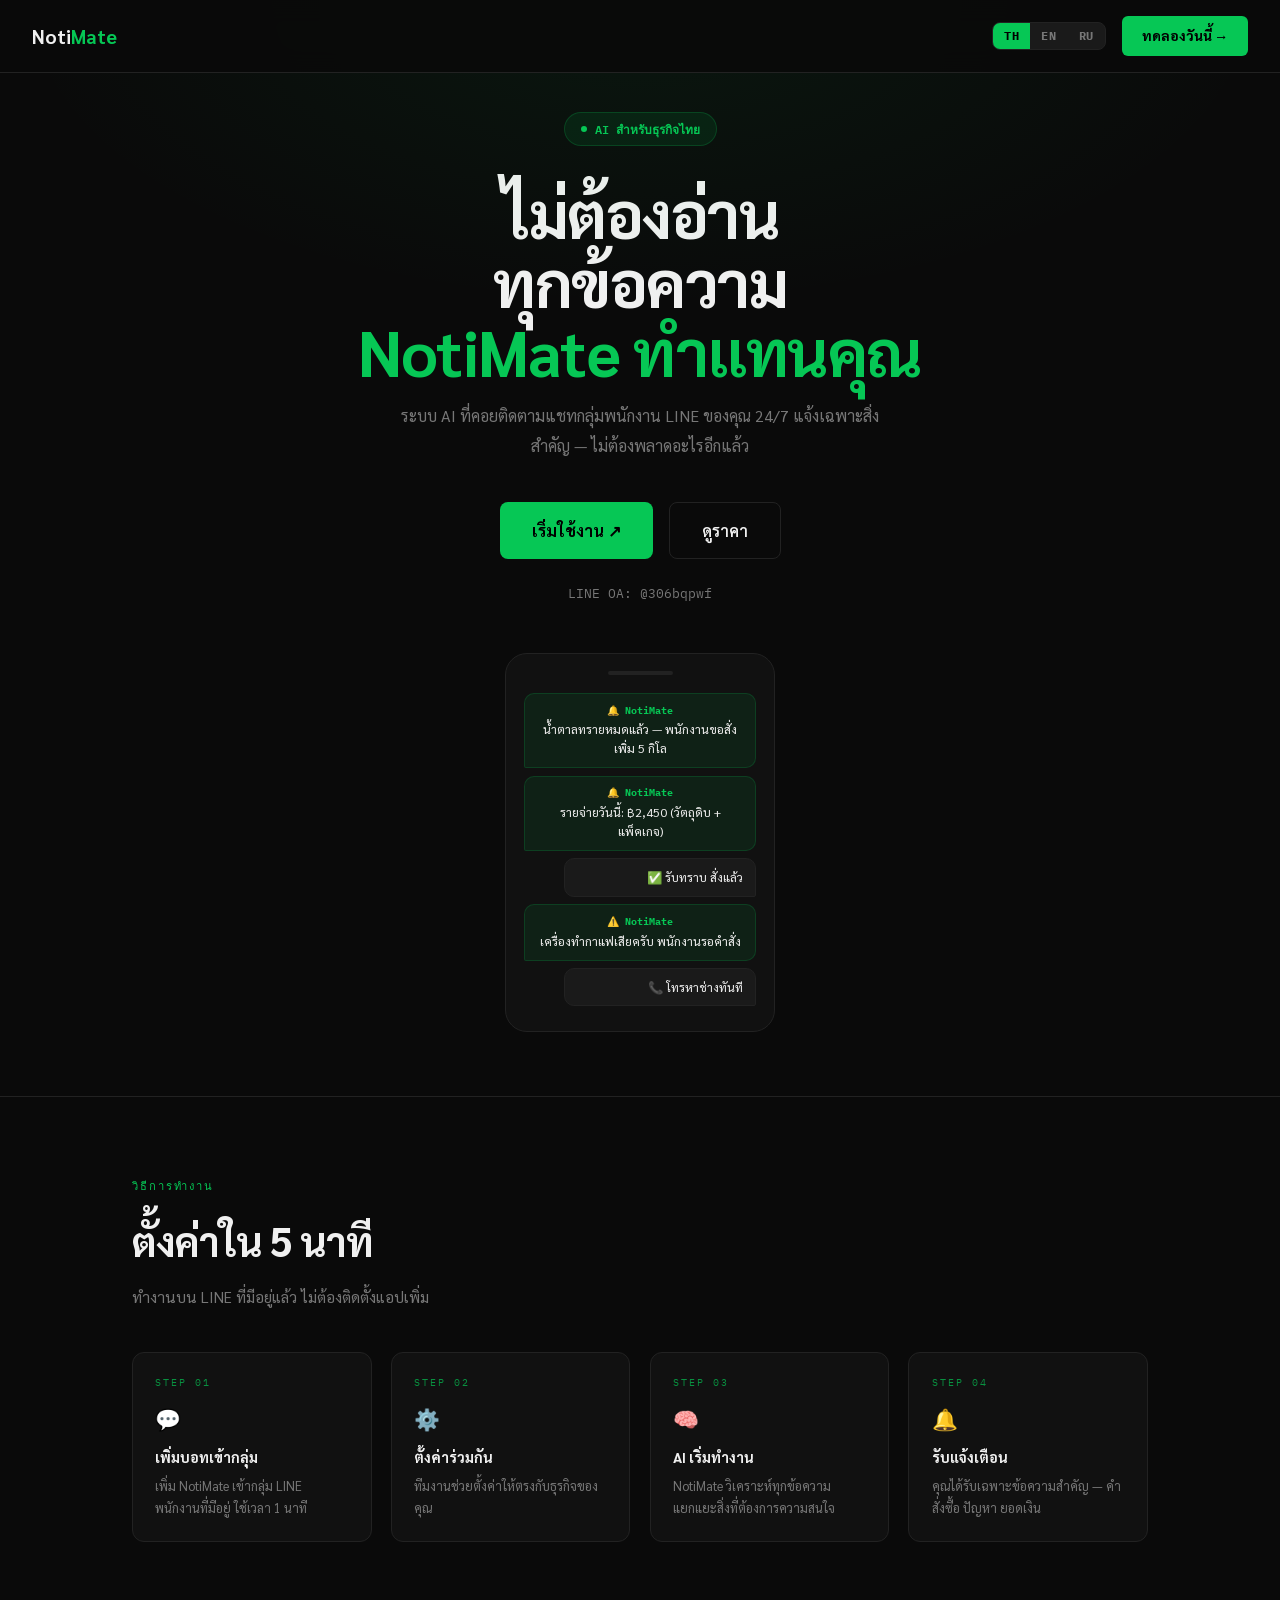
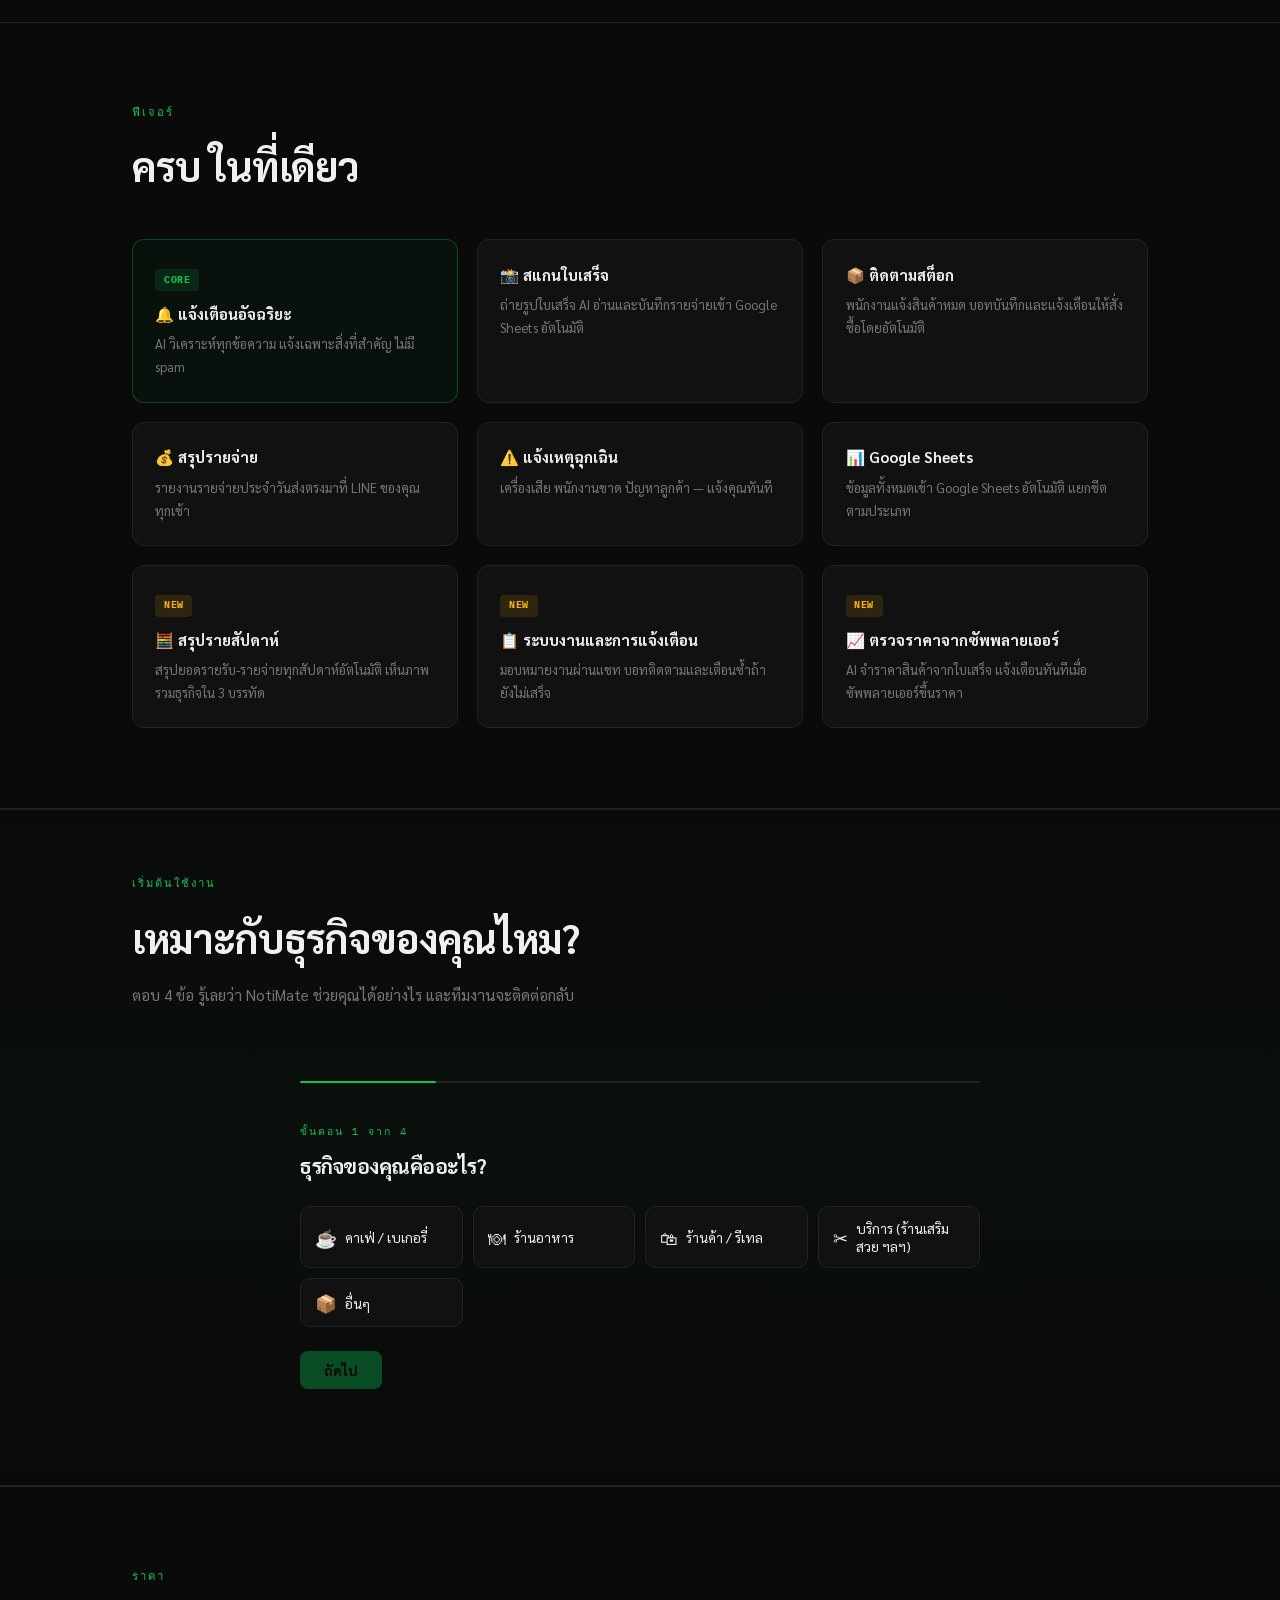
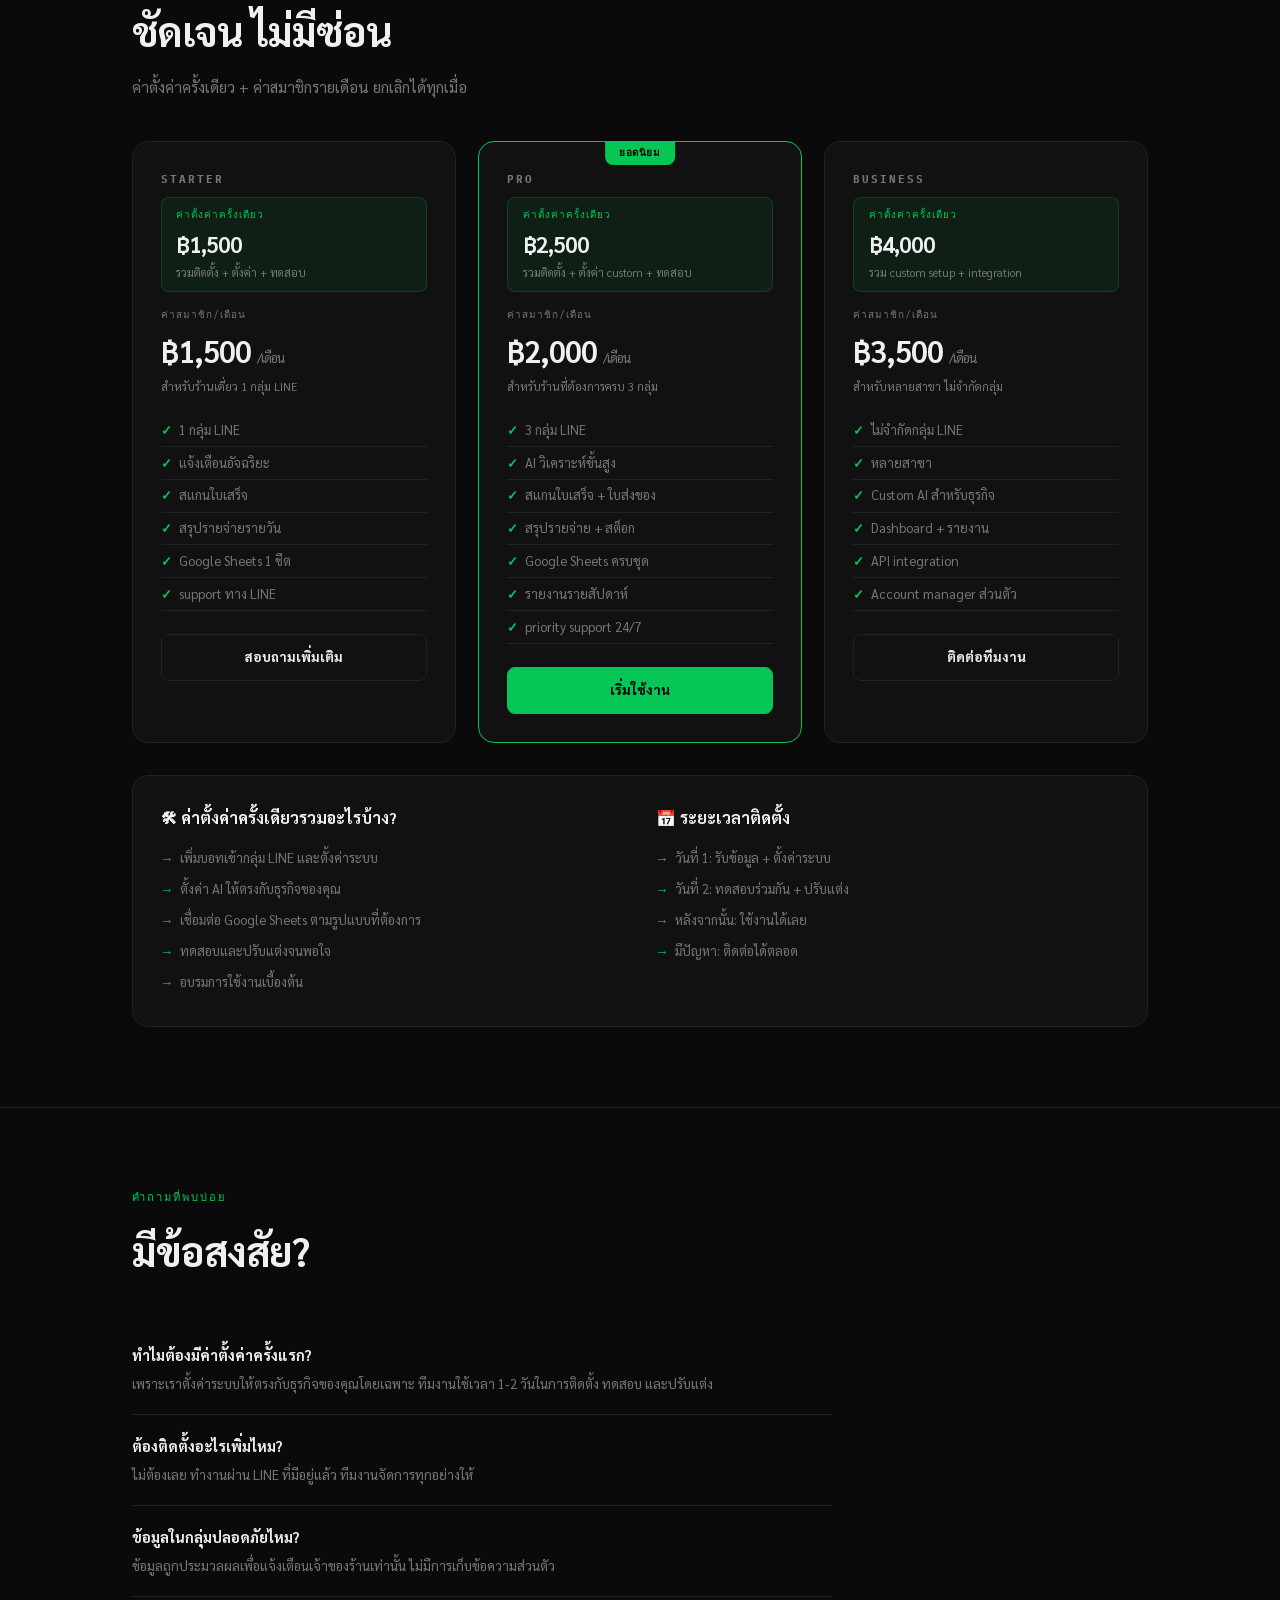
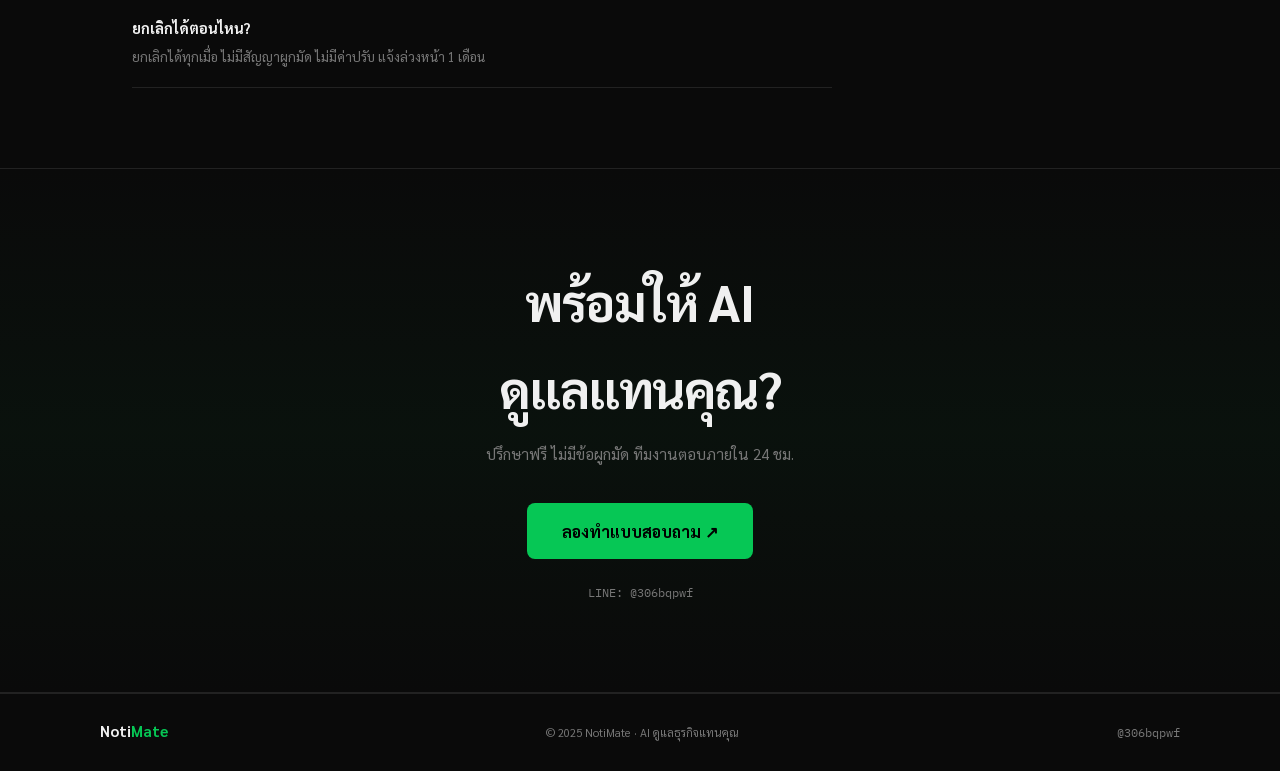
==== commit f09bcc90: "Update index.html" ====
--- a/index.html
+++ b/index.html
@@ -53,6 +53,7 @@
 .fc:hover{border-color:rgba(6,199,85,.25)}
 .fc.hot{border-color:rgba(6,199,85,.3);background:rgba(6,199,85,.04)}
 .ftag{display:inline-block;background:rgba(6,199,85,.12);color:var(--green);font-size:.62rem;font-weight:700;padding:.18rem .55rem;border-radius:4px;margin-bottom:.65rem;font-family:'IBM Plex Mono',monospace;letter-spacing:.5px}
+.ftag.new{background:rgba(255,180,0,.12);color:#ffb400}
 .ftit{font-size:.95rem;font-weight:700;margin-bottom:.35rem}
 .fdesc{font-size:.82rem;color:var(--muted);line-height:1.75}
 .pricing{display:grid;grid-template-columns:repeat(auto-fit,minmax(270px,1fr));gap:1.4rem;margin-top:2.5rem}
@@ -74,7 +75,7 @@
 .pbtn{display:block;padding:.7rem;border-radius:8px;font-weight:700;font-size:.84rem;border:1px solid var(--border);color:var(--text);text-align:center}
 .pc.pop .pbtn{background:var(--green);color:#000;border-color:var(--green)}
 .onboard{background:var(--bg2);border:1px solid var(--border);border-radius:16px;padding:1.75rem;margin-top:2rem;display:grid;grid-template-columns:1fr 1fr;gap:2rem}
-@media(max-width:580px){.onboard{grid-template-columns:1fr}.nav-right{gap:.6rem}}
+@media(max-width:580px){.onboard{grid-template-columns:1fr}.nav-right{gap:.6rem}.quiz-wrap{padding:1.5rem 1rem}}
 .ob-title{font-size:1rem;font-weight:700;margin-bottom:.4rem}
 .ob-list{list-style:none;margin-top:.75rem}
 .ob-list li{font-size:.82rem;color:var(--muted);padding:.27rem 0;display:flex;gap:.45rem}
@@ -90,6 +91,52 @@
 .fi{max-width:1080px;margin:0 auto;display:flex;justify-content:space-between;align-items:center;flex-wrap:wrap;gap:.7rem}
 .fl{font-weight:700;font-size:.95rem}.fl span{color:var(--green)}
 .fc2{font-size:.72rem;color:var(--muted)}
+
+/* ── Quiz section ── */
+.quiz-section{background:linear-gradient(to bottom,var(--bg),rgba(6,199,85,.03),var(--bg));border-top:1px solid var(--border);border-bottom:1px solid var(--border)}
+.quiz-wrap{max-width:680px;margin:0 auto;padding:2rem 0}
+.qprog-track{height:2px;background:var(--border);border-radius:99px;margin-bottom:2.5rem;overflow:hidden}
+.qprog-fill{height:100%;background:var(--green);border-radius:99px;transition:width .4s ease}
+.qstep{display:none}.qstep.active{display:block}
+.qstep-lbl{font-family:'IBM Plex Mono',monospace;font-size:.65rem;color:var(--green);letter-spacing:2px;text-transform:uppercase;margin-bottom:.5rem}
+.qstep-title{font-size:1.3rem;font-weight:700;letter-spacing:-.5px;margin-bottom:1.4rem}
+.qopts{display:grid;grid-template-columns:repeat(auto-fit,minmax(150px,1fr));gap:10px;margin-bottom:1.5rem}
+.qopt{background:var(--bg2);border:1px solid var(--border);border-radius:10px;padding:12px 14px;text-align:left;cursor:pointer;font-size:.85rem;color:var(--text);font-family:'Sarabun',sans-serif;transition:all .15s;display:flex;align-items:center;gap:8px}
+.qopt:hover{border-color:#444;background:var(--bg3)}
+.qopt.sel{border-color:var(--green);background:rgba(6,199,85,.07);color:var(--green)}
+.qopt-ico{font-size:1.1rem;flex-shrink:0}
+.qcheck-grid{display:grid;grid-template-columns:1fr 1fr;gap:8px;margin-bottom:1.5rem}
+.qcheck{display:flex;align-items:center;gap:10px;padding:10px 14px;border:1px solid var(--border);border-radius:10px;cursor:pointer;font-size:.83rem;color:var(--text);font-family:'Sarabun',sans-serif;transition:all .15s;user-select:none;background:var(--bg2)}
+.qcheck:hover{border-color:#444}
+.qcheck.on{border-color:var(--green);background:rgba(6,199,85,.07);color:var(--green)}
+.qcb{width:15px;height:15px;border:1.5px solid var(--border);border-radius:3px;flex-shrink:0;display:flex;align-items:center;justify-content:center;font-size:9px}
+.qcheck.on .qcb{background:var(--green);border-color:var(--green);color:#000}
+.qhint{font-size:.75rem;color:var(--muted);margin-bottom:.9rem}
+.qnav{display:flex;align-items:center;gap:10px;margin-top:.5rem}
+.qbtn-next{background:var(--green);color:#000;border:none;border-radius:8px;padding:10px 24px;font-size:.875rem;font-weight:700;cursor:pointer;font-family:'Sarabun',sans-serif;transition:opacity .15s}
+.qbtn-next:disabled{opacity:.35;cursor:default}
+.qbtn-next:hover:not(:disabled){opacity:.85}
+.qbtn-back{background:transparent;color:var(--muted);border:1px solid var(--border);border-radius:8px;padding:10px 18px;font-size:.875rem;cursor:pointer;font-family:'Sarabun',sans-serif;transition:background .15s}
+.qbtn-back:hover{background:var(--bg3)}
+/* Result */
+.qresult-box{background:var(--bg2);border:1px solid var(--border);border-radius:14px;padding:1.4rem;margin-bottom:1.2rem}
+.qresult-box h3{font-size:.65rem;font-family:'IBM Plex Mono',monospace;letter-spacing:2px;text-transform:uppercase;color:var(--green);margin-bottom:.9rem}
+.qrtable{width:100%;border-collapse:collapse;font-size:.83rem}
+.qrtable tr{border-bottom:1px solid var(--border)}
+.qrtable tr:last-child{border-bottom:none}
+.qrtable td{padding:7px 0}
+.qrtable td:first-child{color:var(--muted);width:46%}
+.qrtable td:last-child{color:var(--text);font-weight:600}
+.tariff-pill{display:inline-block;background:rgba(6,199,85,.12);color:var(--green);font-size:.65rem;font-weight:700;padding:2px 8px;border-radius:4px;font-family:'IBM Plex Mono',monospace;margin-left:6px}
+.qcollect{border:1px solid var(--border);border-radius:14px;padding:1.4rem;margin-bottom:1.2rem;background:var(--bg)}
+.qcollect h3{font-size:.65rem;font-family:'IBM Plex Mono',monospace;letter-spacing:2px;text-transform:uppercase;color:var(--muted);margin-bottom:.9rem}
+.qci{display:flex;align-items:flex-start;gap:12px;padding:8px 0;border-bottom:1px solid var(--border);font-size:.82rem}
+.qci:last-child{border-bottom:none}
+.qci-lbl{color:var(--muted);min-width:150px;flex-shrink:0;padding-top:1px}
+.qci-how{color:var(--text);line-height:1.55;font-size:.8rem}
+.qsend{width:100%;background:var(--green);color:#000;border:none;border-radius:8px;padding:13px;font-size:1rem;font-weight:700;cursor:pointer;font-family:'Sarabun',sans-serif;transition:opacity .15s;margin-top:.5rem}
+.qsend:hover{opacity:.88}
+.qsend-note{font-size:.72rem;color:var(--muted);text-align:center;margin-top:.6rem}
 </style>
 </head>
 <body>
@@ -110,7 +157,7 @@
   <h1 id="hero-title">ไม่ต้องอ่าน<br>ทุกข้อความ<br><span class="g">NotiMate ทำแทนคุณ</span></h1>
   <p class="sub" id="hero-sub">ระบบ AI ที่คอยติดตามแชทกลุ่มพนักงาน LINE ของคุณ 24/7 แจ้งเฉพาะสิ่งสำคัญ — ไม่ต้องพลาดอะไรอีกแล้ว</p>
   <div class="hero-btns">
-    <a href="https://line.me/R/ti/p/@306bqpwf" class="btn-p" id="btn-start">เริ่มใช้งาน ↗</a>
+    <a href="#quiz" class="btn-p" id="btn-start">เริ่มใช้งาน ↗</a>
     <a href="#pricing" class="btn-s" id="btn-price">ดูราคา</a>
   </div>
   <div class="lineid">LINE OA: @306bqpwf</div>
@@ -149,6 +196,117 @@
     <div class="fc"><div class="ftit" id="f4t">💰 สรุปรายจ่าย</div><div class="fdesc" id="f4d">รายงานรายจ่ายประจำวันส่งตรงมาที่ LINE ของคุณทุกเช้า</div></div>
     <div class="fc"><div class="ftit" id="f5t">⚠️ แจ้งเหตุฉุกเฉิน</div><div class="fdesc" id="f5d">เครื่องเสีย พนักงานขาด ปัญหาลูกค้า — แจ้งคุณทันที</div></div>
     <div class="fc"><div class="ftit" id="f6t">📊 Google Sheets</div><div class="fdesc" id="f6d">ข้อมูลทั้งหมดเข้า Google Sheets อัตโนมัติ แยกชีตตามประเภท</div></div>
+    <div class="fc"><div class="ftag new" id="f7tag">NEW</div><div class="ftit" id="f7t">🧮 สรุปรายสัปดาห์</div><div class="fdesc" id="f7d">สรุปยอดรายรับ-รายจ่ายทุกสัปดาห์อัตโนมัติ เห็นภาพรวมธุรกิจใน 3 บรรทัด</div></div>
+    <div class="fc"><div class="ftag new" id="f8tag">NEW</div><div class="ftit" id="f8t">📋 ระบบงานและการแจ้งเตือน</div><div class="fdesc" id="f8d">มอบหมายงานผ่านแชท บอทติดตามและเตือนซ้ำถ้ายังไม่เสร็จ</div></div>
+    <div class="fc"><div class="ftag new" id="f9tag">NEW</div><div class="ftit" id="f9t">📈 ตรวจราคาจากซัพพลายเออร์</div><div class="fdesc" id="f9d">AI จำราคาสินค้าจากใบเสร็จ แจ้งเตือนทันทีเมื่อซัพพลายเออร์ขึ้นราคา</div></div>
+  </div>
+</section>
+
+<div class="divl"></div>
+
+<!-- ── QUIZ SECTION ── -->
+<section class="quiz-section" id="quiz">
+  <div class="sec" style="padding-top:4rem;padding-bottom:4rem">
+    <div class="lbl" id="quiz-lbl">เริ่มต้นใช้งาน</div>
+    <div class="stitle" id="quiz-title">เหมาะกับธุรกิจของคุณไหม?</div>
+    <div class="ssub" id="quiz-sub" style="margin-bottom:2.5rem">ตอบ 4 ข้อ รู้เลยว่า NotiMate ช่วยคุณได้อย่างไร และทีมงานจะติดต่อกลับ</div>
+
+    <div class="quiz-wrap">
+      <div class="qprog-track"><div class="qprog-fill" id="qprog" style="width:20%"></div></div>
+
+      <!-- Step 1 -->
+      <div class="qstep active" id="qstep1">
+        <p class="qstep-lbl" id="qs1lbl">ขั้นตอน 1 จาก 4</p>
+        <p class="qstep-title" id="qs1title">ธุรกิจของคุณคืออะไร?</p>
+        <div class="qopts">
+          <button class="qopt" data-val="cafe" onclick="qSel(this,'biz')"><span class="qopt-ico">☕</span><span id="qo1a">คาเฟ่ / เบเกอรี่</span></button>
+          <button class="qopt" data-val="restaurant" onclick="qSel(this,'biz')"><span class="qopt-ico">🍽</span><span id="qo1b">ร้านอาหาร</span></button>
+          <button class="qopt" data-val="retail" onclick="qSel(this,'biz')"><span class="qopt-ico">🛍</span><span id="qo1c">ร้านค้า / รีเทล</span></button>
+          <button class="qopt" data-val="service" onclick="qSel(this,'biz')"><span class="qopt-ico">✂</span><span id="qo1d">บริการ (ร้านเสริมสวย ฯลฯ)</span></button>
+          <button class="qopt" data-val="other" onclick="qSel(this,'biz')"><span class="qopt-ico">📦</span><span id="qo1e">อื่นๆ</span></button>
+        </div>
+        <div class="qnav">
+          <button class="qbtn-next" id="qnext1" onclick="qGo(2)" disabled id="qnextbtn1">ถัดไป</button>
+        </div>
+      </div>
+
+      <!-- Step 2 -->
+      <div class="qstep" id="qstep2">
+        <p class="qstep-lbl" id="qs2lbl">ขั้นตอน 2 จาก 4</p>
+        <p class="qstep-title" id="qs2title">มีกลุ่ม LINE พนักงานกี่กลุ่ม?</p>
+        <div class="qopts">
+          <button class="qopt" data-val="1" onclick="qSel(this,'groups')"><span class="qopt-ico">1️⃣</span><span id="qo2a">1 กลุ่ม</span></button>
+          <button class="qopt" data-val="2-3" onclick="qSel(this,'groups')"><span class="qopt-ico">2️⃣</span><span id="qo2b">2–3 กลุ่ม</span></button>
+          <button class="qopt" data-val="4+" onclick="qSel(this,'groups')"><span class="qopt-ico">🔢</span><span id="qo2c">4 กลุ่มขึ้นไป</span></button>
+        </div>
+        <div class="qnav">
+          <button class="qbtn-back" onclick="qGo(1)" id="qback2">ย้อนกลับ</button>
+          <button class="qbtn-next" id="qnext2" onclick="qGo(3)" disabled>ถัดไป</button>
+        </div>
+      </div>
+
+      <!-- Step 3 -->
+      <div class="qstep" id="qstep3">
+        <p class="qstep-lbl" id="qs3lbl">ขั้นตอน 3 จาก 4</p>
+        <p class="qstep-title" id="qs3title">อยากรู้เรื่องอะไรบ้าง?</p>
+        <p class="qhint" id="qs3hint">เลือกได้หลายข้อ</p>
+        <div class="qcheck-grid">
+          <div class="qcheck" onclick="qToggle(this,'n_stock')"><div class="qcb">✓</div><span id="qn1">📦 สต็อกและการสั่งซื้อ</span></div>
+          <div class="qcheck" onclick="qToggle(this,'n_money')"><div class="qcb">✓</div><span id="qn2">💰 รายรับ-รายจ่าย</span></div>
+          <div class="qcheck" onclick="qToggle(this,'n_problems')"><div class="qcb">✓</div><span id="qn3">⚠️ ปัญหาและเหตุฉุกเฉิน</span></div>
+          <div class="qcheck" onclick="qToggle(this,'n_staff')"><div class="qcb">✓</div><span id="qn4">👥 พนักงานและกะงาน</span></div>
+          <div class="qcheck" onclick="qToggle(this,'n_receipts')"><div class="qcb">✓</div><span id="qn5">📸 ใบเสร็จ → บันทึกอัตโนมัติ</span></div>
+          <div class="qcheck" onclick="qToggle(this,'n_tasks')"><div class="qcb">✓</div><span id="qn6">✅ งานและการติดตาม</span></div>
+        </div>
+        <div class="qnav">
+          <button class="qbtn-back" onclick="qGo(2)" id="qback3">ย้อนกลับ</button>
+          <button class="qbtn-next" id="qnext3" onclick="qGo(4)" disabled>ถัดไป</button>
+        </div>
+      </div>
+
+      <!-- Step 4 -->
+      <div class="qstep" id="qstep4">
+        <p class="qstep-lbl" id="qs4lbl">ขั้นตอน 4 จาก 4</p>
+        <p class="qstep-title" id="qs4title">ต้องการรับการแจ้งเตือนภาษาอะไร?</p>
+        <div class="qopts">
+          <button class="qopt" data-val="thai" onclick="qSel(this,'lang')"><span class="qopt-ico">🇹🇭</span><span id="qo4a">ภาษาไทย</span></button>
+          <button class="qopt" data-val="english" onclick="qSel(this,'lang')"><span class="qopt-ico">🇬🇧</span><span id="qo4b">English</span></button>
+          <button class="qopt" data-val="russian" onclick="qSel(this,'lang')"><span class="qopt-ico">🇷🇺</span><span id="qo4c">Русский</span></button>
+        </div>
+        <div class="qnav">
+          <button class="qbtn-back" onclick="qGo(3)" id="qback4">ย้อนกลับ</button>
+          <button class="qbtn-next" id="qnext4" onclick="qGo(5)" disabled>ดูผลลัพธ์</button>
+        </div>
+      </div>
+
+      <!-- Step 5: Result -->
+      <div class="qstep" id="qstep5">
+        <p class="qstep-lbl" id="qs5lbl">พร้อมแล้ว!</p>
+        <p class="qstep-title" id="qs5title">นี่คือแพ็คเกจที่เหมาะกับคุณ</p>
+
+        <div class="qresult-box">
+          <h3 id="qr-yourlbl">สรุปข้อมูลของคุณ</h3>
+          <table class="qrtable">
+            <tr><td id="qrl-biz">ประเภทธุรกิจ</td><td id="qrv-biz">—</td></tr>
+            <tr><td id="qrl-groups">จำนวนกลุ่ม</td><td id="qrv-groups">—</td></tr>
+            <tr><td id="qrl-notify">แจ้งเตือนเรื่อง</td><td id="qrv-notify">—</td></tr>
+            <tr><td id="qrl-lang">ภาษา</td><td id="qrv-lang">—</td></tr>
+            <tr><td id="qrl-tariff">แพ็คเกจแนะนำ</td><td id="qrv-tariff">—</td></tr>
+          </table>
+        </div>
+
+        <div class="qcollect">
+          <h3 id="qc-title">สิ่งที่ต้องเตรียมสำหรับการนัดหมาย</h3>
+          <div class="qci"><span class="qci-lbl" id="qcl1">ชื่อร้าน / ธุรกิจ</span><span class="qci-how" id="qch1">ชื่อที่ใช้งานจริง</span></div>
+          <div class="qci"><span class="qci-lbl" id="qcl2">LINE Official Account</span><span class="qci-how" id="qch2">ถ้ามีอยู่แล้ว — บอก ID รูปแบบ @xxxxxxx ถ้าไม่มี — สร้างด้วยกันในวันนัด</span></div>
+          <div class="qci"><span class="qci-lbl" id="qcl3">ผู้รับการแจ้งเตือน</span><span class="qci-how" id="qch3">ชื่อและ LINE ของเจ้าของหรือผู้จัดการที่จะรับข้อความ</span></div>
+          <div class="qci" id="qci-sheets" style="display:none"><span class="qci-lbl" id="qcl4">Google Account</span><span class="qci-how" id="qch4">อีเมล Google เพื่อแชร์ไฟล์บันทึกข้อมูล — เตรียมได้เลย ไม่ต้องทำอะไรเพิ่ม</span></div>
+        </div>
+
+        <button class="qsend" onclick="qSendLine()" id="qsendbtn">ส่งข้อมูลนี้ใน LINE ↗</button>
+        <p class="qsend-note" id="qsend-note">กดแล้วจะเปิด LINE พร้อมข้อความสรุป — ส่งได้เลย ทีมงานจะติดต่อกลับภายใน 24 ชม.</p>
+      </div>
+    </div>
   </div>
 </section>
 
@@ -191,7 +349,7 @@
   <div class="onboard">
     <div>
       <div class="ob-title" id="ob1t">🛠 ค่าตั้งค่าครั้งเดียวรวมอะไรบ้าง?</div>
-      <ul class="ob-list"><li id="ob1l1">เพิ่มบอทเข้ากลุ่ม LINE และตั้งค่า webhook</li><li id="ob1l2">ตั้งค่า AI ให้ตรงกับธุรกิจของคุณ</li><li id="ob1l3">เชื่อมต่อ Google Sheets ตามรูปแบบที่ต้องการ</li><li id="ob1l4">ทดสอบและปรับแต่งจนพอใจ</li><li id="ob1l5">อบรมการใช้งานเบื้องต้น</li></ul>
+      <ul class="ob-list"><li id="ob1l1">เพิ่มบอทเข้ากลุ่ม LINE และตั้งค่าระบบ</li><li id="ob1l2">ตั้งค่า AI ให้ตรงกับธุรกิจของคุณ</li><li id="ob1l3">เชื่อมต่อ Google Sheets ตามรูปแบบที่ต้องการ</li><li id="ob1l4">ทดสอบและปรับแต่งจนพอใจ</li><li id="ob1l5">อบรมการใช้งานเบื้องต้น</li></ul>
     </div>
     <div>
       <div class="ob-title" id="ob2t">📅 ระยะเวลาติดตั้ง</div>
@@ -216,7 +374,7 @@
 <section class="cta-s">
   <h2 class="cta-t" id="cta-title">พร้อมให้ AI<br>ดูแลแทนคุณ?</h2>
   <p class="cta-sub" id="cta-sub">ปรึกษาฟรี ไม่มีข้อผูกมัด ทีมงานตอบภายใน 24 ชม.</p>
-  <a href="https://line.me/R/ti/p/@306bqpwf" class="btn-p" id="cta-btn" style="font-size:1rem;padding:.9rem 2.2rem;display:inline-flex">ติดต่อ NotiMate ↗</a>
+  <a href="#quiz" class="btn-p" id="cta-btn" style="font-size:1rem;padding:.9rem 2.2rem;display:inline-flex">ลองทำแบบสอบถาม ↗</a>
   <p style="margin-top:1.5rem;font-family:'IBM Plex Mono',monospace;font-size:.75rem;color:var(--muted)">LINE: @306bqpwf</p>
 </section>
 
@@ -229,12 +387,86 @@
 </footer>
 
 <script>
+/* ── Quiz logic ── */
+const QS={biz:null,groups:null,lang:null,n_stock:false,n_money:false,n_problems:false,n_staff:false,n_receipts:false,n_tasks:false};
+const bizMap={cafe:'คาเฟ่/เบเกอรี่',restaurant:'ร้านอาหาร',retail:'ร้านค้า/รีเทล',service:'ธุรกิจบริการ',other:'อื่นๆ'};
+const bizMapEn={cafe:'Café / Bakery',restaurant:'Restaurant',retail:'Retail Shop',service:'Service Business',other:'Other'};
+const bizMapRu={cafe:'Кофейня/Пекарня',restaurant:'Ресторан',retail:'Магазин',service:'Услуги',other:'Другое'};
+const groupsMap={'1':'1 กลุ่ม','2-3':'2–3 กลุ่ม','4+':'4+ กลุ่ม'};
+const groupsMapEn={'1':'1 group','2-3':'2–3 groups','4+':'4+ groups'};
+const groupsMapRu={'1':'1 группа','2-3':'2–3 группы','4+':'4+ групп'};
+const langMap={thai:'ภาษาไทย',english:'English',russian:'Русский'};
+const notifyKeysTH={n_stock:'สต็อก',n_money:'รายรับ-รายจ่าย',n_problems:'ปัญหา/ฉุกเฉิน',n_staff:'พนักงาน',n_receipts:'ใบเสร็จ',n_tasks:'งาน'};
+const notifyKeysEN={n_stock:'Stock',n_money:'Revenue/Expenses',n_problems:'Incidents',n_staff:'Staff',n_receipts:'Receipts',n_tasks:'Tasks'};
+const notifyKeysRU={n_stock:'Склад',n_money:'Доходы/расходы',n_problems:'ЧП',n_staff:'Персонал',n_receipts:'Чеки',n_tasks:'Задачи'};
+
+let curLang='th';
+
+function qSel(el,key){
+  el.closest('.qopts').querySelectorAll('.qopt').forEach(b=>b.classList.remove('sel'));
+  el.classList.add('sel');
+  QS[key]=el.dataset.val;
+  qCheckNav();
+}
+function qToggle(el,key){
+  el.classList.toggle('on');
+  QS[key]=el.classList.contains('on');
+  qCheckNav();
+}
+function qCheckNav(){
+  document.getElementById('qnext1').disabled=!QS.biz;
+  document.getElementById('qnext2').disabled=!QS.groups;
+  const anyN=['n_stock','n_money','n_problems','n_staff','n_receipts','n_tasks'].some(k=>QS[k]);
+  document.getElementById('qnext3').disabled=!anyN;
+  document.getElementById('qnext4').disabled=!QS.lang;
+}
+function qGo(n){
+  document.querySelectorAll('.qstep').forEach(s=>s.classList.remove('active'));
+  document.getElementById('qstep'+n).classList.add('active');
+  document.getElementById('qprog').style.width=(n/5*100)+'%';
+  if(n===5)qBuildResult();
+}
+function qBuildResult(){
+  const bMap=curLang==='ru'?bizMapRu:curLang==='en'?bizMapEn:bizMap;
+  const gMap=curLang==='ru'?groupsMapRu:curLang==='en'?groupsMapEn:groupsMap;
+  const nKeys=curLang==='ru'?notifyKeysRU:curLang==='en'?notifyKeysEN:notifyKeysTH;
+  document.getElementById('qrv-biz').textContent=bMap[QS.biz]||'—';
+  document.getElementById('qrv-groups').textContent=gMap[QS.groups]||'—';
+  const nl=['n_stock','n_money','n_problems','n_staff','n_receipts','n_tasks'].filter(k=>QS[k]).map(k=>nKeys[k]);
+  document.getElementById('qrv-notify').textContent=nl.join(', ')||'—';
+  document.getElementById('qrv-lang').textContent=langMap[QS.lang]||'—';
+  let tariff='Starter';
+  if(QS.groups==='4+'||nl.length>=5)tariff='Business';
+  else if(QS.groups==='2-3'||nl.length>=3||QS.n_receipts)tariff='Pro';
+  const pill=document.createElement('span');pill.className='tariff-pill';pill.textContent=tariff;
+  const td=document.getElementById('qrv-tariff');td.textContent=tariff+' ';td.appendChild(pill);
+  if(QS.n_receipts)document.getElementById('qci-sheets').style.display='flex';
+}
+function qSendLine(){
+  const bMap=curLang==='ru'?bizMapRu:curLang==='en'?bizMapEn:bizMap;
+  const gMap=curLang==='ru'?groupsMapRu:curLang==='en'?groupsMapEn:groupsMap;
+  const nKeys=curLang==='ru'?notifyKeysRU:curLang==='en'?notifyKeysEN:notifyKeysTH;
+  const nl=['n_stock','n_money','n_problems','n_staff','n_receipts','n_tasks'].filter(k=>QS[k]).map(k=>nKeys[k]);
+  let tariff='Starter';
+  if(QS.groups==='4+'||nl.length>=5)tariff='Business';
+  else if(QS.groups==='2-3'||nl.length>=3||QS.n_receipts)tariff='Pro';
+  const msg=curLang==='ru'
+    ?`📋 Анкета NotiMate\n\nБизнес: ${bMap[QS.biz]}\nГрупп LINE: ${gMap[QS.groups]}\nУведомления: ${nl.join(', ')}\nЯзык: ${langMap[QS.lang]}\nТариф: ${tariff}\n\nХочу узнать подробнее`
+    :curLang==='en'
+    ?`📋 NotiMate inquiry\n\nBusiness: ${bMap[QS.biz]}\nLINE groups: ${gMap[QS.groups]}\nAlerts for: ${nl.join(', ')}\nLanguage: ${langMap[QS.lang]}\nPlan: ${tariff}\n\nI'd like to learn more`
+    :`📋 แบบสอบถาม NotiMate\n\nธุรกิจ: ${bMap[QS.biz]}\nกลุ่ม LINE: ${gMap[QS.groups]}\nแจ้งเตือนเรื่อง: ${nl.join(', ')}\nภาษา: ${langMap[QS.lang]}\nแพ็คเกจ: ${tariff}\n\nสนใจสอบถามเพิ่มเติม`;
+  window.open('https://line.me/R/oaMessage/@306bqpwf/?'+encodeURIComponent(msg),'_blank');
+}
+
+/* ── i18n ── */
 const T={
-th:{badge:'AI สำหรับธุรกิจไทย',heroTitle:'ไม่ต้องอ่าน<br>ทุกข้อความ<br><span class="g">NotiMate ทำแทนคุณ</span>',heroSub:'ระบบ AI ที่คอยติดตามแชทกลุ่มพนักงาน LINE ของคุณ 24/7 แจ้งเฉพาะสิ่งสำคัญ — ไม่ต้องพลาดอะไรอีกแล้ว',btnStart:'เริ่มใช้งาน ↗',btnPrice:'ดูราคา',navCta:'ทดลองวันนี้ →',chat1:'น้ำตาลทรายหมดแล้ว — พนักงานขอสั่งเพิ่ม 5 กิโล',chat2:'รายจ่ายวันนี้: ฿2,450 (วัตถุดิบ + แพ็คเกจ)',chat3:'✅ รับทราบ สั่งแล้ว',chat4:'เครื่องทำกาแฟเสียครับ พนักงานรอคำสั่ง',chat5:'📞 โทรหาช่างทันที',howLbl:'วิธีการทำงาน',howTitle:'ตั้งค่าใน 5 นาที',howSub:'ทำงานบน LINE ที่มีอยู่แล้ว ไม่ต้องติดตั้งแอปเพิ่ม',s1t:'เพิ่มบอทเข้ากลุ่ม',s1d:'เพิ่ม NotiMate เข้ากลุ่ม LINE พนักงานที่มีอยู่ ใช้เวลา 1 นาที',s2t:'ตั้งค่าร่วมกัน',s2d:'ทีมงานช่วยตั้งค่าให้ตรงกับธุรกิจของคุณ บอกว่าอะไรคือ "สำคัญ"',s3t:'AI เริ่มทำงาน',s3d:'NotiMate วิเคราะห์ทุกข้อความ แยกแยะสิ่งที่ต้องการความสนใจ',s4t:'รับแจ้งเตือน',s4d:'คุณได้รับเฉพาะข้อความสำคัญ — คำสั่งซื้อ ปัญหา ยอดเงิน',featLbl:'ฟีเจอร์',featTitle:'ครบ ในที่เดียว',f1t:'🔔 แจ้งเตือนอัจฉริยะ',f1d:'AI วิเคราะห์ทุกข้อความ แจ้งเฉพาะสิ่งที่สำคัญ ไม่มี spam',f2t:'📸 สแกนใบเสร็จ',f2d:'ถ่ายรูปใบเสร็จ AI อ่านและบันทึกรายจ่ายเข้า Google Sheets อัตโนมัติ',f3t:'📦 ติดตามสต็อก',f3d:'พนักงานแจ้งสินค้าหมด บอทบันทึกและแจ้งเตือนให้สั่งซื้อโดยอัตโนมัติ',f4t:'💰 สรุปรายจ่าย',f4d:'รายงานรายจ่ายประจำวันส่งตรงมาที่ LINE ของคุณทุกเช้า',f5t:'⚠️ แจ้งเหตุฉุกเฉิน',f5d:'เครื่องเสีย พนักงานขาด ปัญหาลูกค้า — แจ้งคุณทันที',f6t:'📊 Google Sheets',f6d:'ข้อมูลทั้งหมดเข้า Google Sheets อัตโนมัติ แยกชีตตามประเภท',priceLbl:'ราคา',priceTitle:'ชัดเจน ไม่มีซ่อน',priceSub:'ค่าตั้งค่าครั้งเดียว + ค่าสมาชิกรายเดือน ยกเลิกได้ทุกเมื่อ',setupLbl:'ค่าตั้งค่าครั้งเดียว',setupNote1:'รวมติดตั้ง + ตั้งค่า + ทดสอบ',setupNote2:'รวมติดตั้ง + ตั้งค่า custom + ทดสอบ',setupNote3:'รวม custom setup + integration',subLbl:'/เดือน',popularBadge:'ยอดนิยม',p1period:'สำหรับร้านเดี่ยว 1 กลุ่ม LINE',p2period:'สำหรับร้านที่ต้องการครบ 3 กลุ่ม',p3period:'สำหรับหลายสาขา ไม่จำกัดกลุ่ม',p1f1:'1 กลุ่ม LINE',p1f2:'แจ้งเตือนอัจฉริยะ',p1f3:'สแกนใบเสร็จ',p1f4:'สรุปรายจ่ายรายวัน',p1f5:'Google Sheets 1 ชีต',p1f6:'support ทาง LINE',p2f1:'3 กลุ่ม LINE',p2f2:'AI วิเคราะห์ขั้นสูง',p2f3:'สแกนใบเสร็จ + ใบส่งของ',p2f4:'สรุปรายจ่าย + สต็อก',p2f5:'Google Sheets ครบชุด',p2f6:'รายงานรายสัปดาห์',p2f7:'priority support 24/7',p3f1:'ไม่จำกัดกลุ่ม LINE',p3f2:'หลายสาขา',p3f3:'Custom AI สำหรับธุรกิจ',p3f4:'Dashboard + รายงาน',p3f5:'API integration',p3f6:'Account manager ส่วนตัว',pbtn1:'สอบถามเพิ่มเติม',pbtn2:'เริ่มใช้งาน',pbtn3:'ติดต่อทีมงาน',ob1t:'🛠 ค่าตั้งค่าครั้งเดียวรวมอะไรบ้าง?',ob1l1:'เพิ่มบอทเข้ากลุ่ม LINE และตั้งค่า webhook',ob1l2:'ตั้งค่า AI ให้ตรงกับธุรกิจของคุณ',ob1l3:'เชื่อมต่อ Google Sheets ตามรูปแบบที่ต้องการ',ob1l4:'ทดสอบและปรับแต่งจนพอใจ',ob1l5:'อบรมการใช้งานเบื้องต้น',ob2t:'📅 ระยะเวลาติดตั้ง',ob2l1:'วันที่ 1: รับข้อมูล + ตั้งค่าระบบ',ob2l2:'วันที่ 2: ทดสอบร่วมกัน + ปรับแต่ง',ob2l3:'หลังจากนั้น: ใช้งานได้เลย',ob2l4:'มีปัญหา: ติดต่อได้ตลอด',faqLbl:'คำถามที่พบบ่อย',faqTitle:'มีข้อสงสัย?',fq1q:'ทำไมต้องมีค่าตั้งค่าครั้งแรก?',fq1a:'เพราะเราตั้งค่าระบบให้ตรงกับธุรกิจของคุณโดยเฉพาะ ทีมงานใช้เวลา 1-2 วันในการติดตั้ง ทดสอบ และปรับแต่ง',fq2q:'ต้องติดตั้งอะไรเพิ่มไหม?',fq2a:'ไม่ต้องเลย ทำงานผ่าน LINE ที่มีอยู่แล้ว ทีมงานจัดการทุกอย่างให้',fq3q:'ข้อมูลในกลุ่มปลอดภัยไหม?',fq3a:'ข้อมูลถูกประมวลผลเพื่อแจ้งเตือนเจ้าของร้านเท่านั้น ไม่มีการเก็บข้อความส่วนตัว',fq4q:'ยกเลิกได้ตอนไหน?',fq4a:'ยกเลิกได้ทุกเมื่อ ไม่มีสัญญาผูกมัด ไม่มีค่าปรับ แจ้งล่วงหน้า 1 เดือน',ctaTitle:'พร้อมให้ AI<br>ดูแลแทนคุณ?',ctaSub:'ปรึกษาฟรี ไม่มีข้อผูกมัด ทีมงานตอบภายใน 24 ชม.',ctaBtn:'ติดต่อ NotiMate ↗',footerCopy:'© 2025 NotiMate · AI ดูแลธุรกิจแทนคุณ'},
-en:{badge:'AI for Thai Business',heroTitle:'Stop reading<br>every message.<br><span class="g">NotiMate does it for you.</span>',heroSub:'AI that monitors your LINE staff group chats 24/7 and alerts you only about what matters — never miss anything important again.',btnStart:'Get Started ↗',btnPrice:'See Pricing',navCta:'Try Today →',chat1:'Sugar is running out — staff requesting 5kg reorder',chat2:"Today's expenses: ฿2,450 (ingredients + packaging)",chat3:'✅ Got it, ordered',chat4:'Coffee machine broken — staff awaiting instructions',chat5:'📞 Call technician now',howLbl:'How It Works',howTitle:'Set up in 5 minutes',howSub:'Works on your existing LINE — no extra apps needed',s1t:'Add bot to group',s1d:'Add NotiMate to your existing LINE staff group. Takes 1 minute.',s2t:'Configure together',s2d:'Our team configures it for your business — you define what "important" means.',s3t:'AI starts working',s3d:'NotiMate analyzes every message, identifying what needs your attention.',s4t:'Receive alerts',s4d:'You only get what matters — orders, problems, expenses.',featLbl:'Features',featTitle:'Everything in one place',f1t:'🔔 Smart Alerts',f1d:'AI analyzes every message and notifies you only about what matters. No spam.',f2t:'📸 Receipt Scanning',f2d:'Photo a receipt — AI reads and logs the expense to Google Sheets automatically.',f3t:'📦 Stock Tracking',f3d:'Staff reports low stock — bot logs it and alerts you to reorder automatically.',f4t:'💰 Expense Summary',f4d:'Daily expense report sent directly to your LINE every morning.',f5t:'⚠️ Emergency Alerts',f5d:'Equipment breakdown, absent staff, customer issues — notified instantly.',f6t:'📊 Google Sheets',f6d:'All data goes to Google Sheets automatically, organized by category.',priceLbl:'Pricing',priceTitle:'Clear. No surprises.',priceSub:'One-time setup fee + monthly subscription. Cancel anytime.',setupLbl:'One-time setup fee',setupNote1:'Includes install + configure + test',setupNote2:'Includes install + custom config + test',setupNote3:'Includes custom setup + integration',subLbl:'/month',popularBadge:'Most Popular',p1period:'For single location, 1 LINE group',p2period:'For growing business, 3 LINE groups',p3period:'For multi-branch, unlimited groups',p1f1:'1 LINE group',p1f2:'Smart alerts',p1f3:'Receipt scanning',p1f4:'Daily expense summary',p1f5:'Google Sheets (1 sheet)',p1f6:'LINE support',p2f1:'3 LINE groups',p2f2:'Advanced AI analysis',p2f3:'Receipt + invoice scanning',p2f4:'Expense + stock tracking',p2f5:'Full Google Sheets suite',p2f6:'Weekly reports',p2f7:'Priority support 24/7',p3f1:'Unlimited LINE groups',p3f2:'Multi-branch support',p3f3:'Custom AI for your business',p3f4:'Dashboard + reports',p3f5:'API integration',p3f6:'Dedicated account manager',pbtn1:'Ask a question',pbtn2:'Get Started',pbtn3:'Contact Team',ob1t:'🛠 What does setup include?',ob1l1:'Add bot to LINE groups and configure webhook',ob1l2:'Configure AI specifically for your business',ob1l3:'Connect Google Sheets in your format',ob1l4:'Test and fine-tune until satisfied',ob1l5:'Basic usage training',ob2t:'📅 Installation timeline',ob2l1:'Day 1: Collect info + system setup',ob2l2:'Day 2: Joint testing + adjustments',ob2l3:'After that: ready to use',ob2l4:'Any issues: contact us anytime',faqLbl:'FAQ',faqTitle:'Questions?',fq1q:'Why is there a setup fee?',fq1a:'Because we configure the system specifically for your business. Our team spends 1-2 days installing, testing, and tuning it for your shop.',fq2q:'Do I need to install anything?',fq2a:'Not at all. Works through your existing LINE. Our team handles everything.',fq3q:'Is the group data safe?',fq3a:'Data is processed only to alert the shop owner. No private messages are stored or shared.',fq4q:'When can I cancel?',fq4a:'Cancel anytime. No contracts, no penalties. Just 1 month notice.',ctaTitle:'Ready for AI to<br>run your business?',ctaSub:'Free consultation. No commitment. Team responds within 24h.',ctaBtn:'Contact NotiMate ↗',footerCopy:'© 2025 NotiMate · AI for your business'},
-ru:{badge:'AI для бизнеса в Таиланде',heroTitle:'Перестаньте читать<br>каждое сообщение.<br><span class="g">NotiMate сделает это за Вас.</span>',heroSub:'AI мониторит LINE-чаты сотрудников 24/7 и уведомляет только о важном — никогда больше не пропустите ничего критичного.',btnStart:'Начать ↗',btnPrice:'Тарифы',navCta:'Попробовать →',chat1:'Сахар заканчивается — сотрудники просят заказать 5 кг',chat2:'Расходы за сегодня: ฿2,450 (ингредиенты + упаковка)',chat3:'✅ Принято, заказал',chat4:'Кофемашина сломалась — сотрудники ждут команды',chat5:'📞 Вызову мастера сейчас',howLbl:'Как это работает',howTitle:'Настройка за 5 минут',howSub:'Работает на существующем LINE — не нужно устанавливать ничего дополнительно',s1t:'Добавить бота в группу',s1d:'Добавьте NotiMate в существующую LINE-группу сотрудников. Занимает 1 минуту.',s2t:'Настраиваем вместе',s2d:'Команда помогает настроить под Ваш бизнес — Вы определяете что считать "важным".',s3t:'AI начинает работу',s3d:'NotiMate анализирует каждое сообщение, определяя что требует Вашего внимания.',s4t:'Получаете уведомления',s4d:'Вы получаете только то что важно — заказы, проблемы, расходы.',featLbl:'Возможности',featTitle:'Всё в одном месте',f1t:'🔔 Умные уведомления',f1d:'AI анализирует каждое сообщение и уведомляет только о важном. Без спама.',f2t:'📸 Сканирование чеков',f2d:'Сфотографируйте чек — AI считает его и запишет расход в Google Sheets автоматически.',f3t:'📦 Учёт склада',f3d:'Сотрудник сообщает о нехватке — бот записывает и напоминает сделать заказ.',f4t:'💰 Сводка расходов',f4d:'Ежедневный отчёт о расходах отправляется в Ваш LINE каждое утро.',f5t:'⚠️ Экстренные оповещения',f5d:'Сломалось оборудование, не вышел сотрудник, проблема с клиентом — узнаёте мгновенно.',f6t:'📊 Google Sheets',f6d:'Все данные автоматически попадают в Google Sheets, распределённые по категориям.',priceLbl:'Тарифы',priceTitle:'Прозрачно. Без скрытых платежей.',priceSub:'Разовая оплата настройки + ежемесячная подписка. Отмена в любой момент.',setupLbl:'Разовая настройка',setupNote1:'Установка + настройка + тест',setupNote2:'Установка + кастомная настройка + тест',setupNote3:'Custom setup + интеграция',subLbl:'/мес',popularBadge:'Популярный',p1period:'Для одной точки, 1 группа LINE',p2period:'Для растущего бизнеса, 3 группы',p3period:'Для нескольких точек, без лимитов',p1f1:'1 группа LINE',p1f2:'Умные уведомления',p1f3:'Сканирование чеков',p1f4:'Ежедневная сводка расходов',p1f5:'Google Sheets (1 лист)',p1f6:'Поддержка через LINE',p2f1:'3 группы LINE',p2f2:'Расширенный AI анализ',p2f3:'Чеки + накладные',p2f4:'Расходы + учёт склада',p2f5:'Полный набор Google Sheets',p2f6:'Еженедельные отчёты',p2f7:'Приоритетная поддержка 24/7',p3f1:'Без лимита групп LINE',p3f2:'Несколько точек',p3f3:'Custom AI под Ваш бизнес',p3f4:'Дашборд + отчёты',p3f5:'API интеграция',p3f6:'Персональный менеджер',pbtn1:'Задать вопрос',pbtn2:'Начать работу',pbtn3:'Связаться с командой',ob1t:'🛠 Что входит в настройку?',ob1l1:'Добавление бота в группы LINE и настройка webhook',ob1l2:'Настройка AI под специфику Вашего бизнеса',ob1l3:'Подключение Google Sheets в нужном формате',ob1l4:'Тестирование и доработка до удовлетворения',ob1l5:'Базовое обучение по использованию',ob2t:'📅 Сроки установки',ob2l1:'День 1: Сбор данных + настройка системы',ob2l2:'День 2: Совместное тестирование + правки',ob2l3:'Дальше: можно использовать',ob2l4:'Проблема: обращайтесь в любой момент',faqLbl:'Частые вопросы',faqTitle:'Есть вопросы?',fq1q:'Зачем разовая оплата настройки?',fq1a:'Потому что мы настраиваем систему именно под Ваш бизнес. Команда тратит 1-2 дня на установку, тестирование и доработку.',fq2q:'Нужно что-то устанавливать?',fq2a:'Нет. Работает через существующий LINE. Команда берёт всё на себя.',fq3q:'Данные в группе в безопасности?',fq3a:'Данные обрабатываются только для оповещения владельца. Личные сообщения не хранятся.',fq4q:'Когда можно отменить?',fq4a:'В любой момент. Без договоров и штрафов. Уведомите за 1 месяц.',ctaTitle:'Готовы отдать бизнес<br>под управление AI?',ctaSub:'Бесплатная консультация. Без обязательств. Ответим в течение 24 часов.',ctaBtn:'Написать в NotiMate ↗',footerCopy:'© 2025 NotiMate · AI для Вашего бизнеса'}
+th:{badge:'AI สำหรับธุรกิจไทย',heroTitle:'ไม่ต้องอ่าน<br>ทุกข้อความ<br><span class="g">NotiMate ทำแทนคุณ</span>',heroSub:'ระบบ AI ที่คอยติดตามแชทกลุ่มพนักงาน LINE ของคุณ 24/7 แจ้งเฉพาะสิ่งสำคัญ — ไม่ต้องพลาดอะไรอีกแล้ว',btnStart:'เริ่มใช้งาน ↗',btnPrice:'ดูราคา',navCta:'ทดลองวันนี้ →',chat1:'น้ำตาลทรายหมดแล้ว — พนักงานขอสั่งเพิ่ม 5 กิโล',chat2:'รายจ่ายวันนี้: ฿2,450 (วัตถุดิบ + แพ็คเกจ)',chat3:'✅ รับทราบ สั่งแล้ว',chat4:'เครื่องทำกาแฟเสียครับ พนักงานรอคำสั่ง',chat5:'📞 โทรหาช่างทันที',howLbl:'วิธีการทำงาน',howTitle:'ตั้งค่าใน 5 นาที',howSub:'ทำงานบน LINE ที่มีอยู่แล้ว ไม่ต้องติดตั้งแอปเพิ่ม',s1t:'เพิ่มบอทเข้ากลุ่ม',s1d:'เพิ่ม NotiMate เข้ากลุ่ม LINE พนักงานที่มีอยู่ ใช้เวลา 1 นาที',s2t:'ตั้งค่าร่วมกัน',s2d:'ทีมงานช่วยตั้งค่าให้ตรงกับธุรกิจของคุณ บอกว่าอะไรคือ "สำคัญ"',s3t:'AI เริ่มทำงาน',s3d:'NotiMate วิเคราะห์ทุกข้อความ แยกแยะสิ่งที่ต้องการความสนใจ',s4t:'รับแจ้งเตือน',s4d:'คุณได้รับเฉพาะข้อความสำคัญ — คำสั่งซื้อ ปัญหา ยอดเงิน',featLbl:'ฟีเจอร์',featTitle:'ครบ ในที่เดียว',f1t:'🔔 แจ้งเตือนอัจฉริยะ',f1d:'AI วิเคราะห์ทุกข้อความ แจ้งเฉพาะสิ่งที่สำคัญ ไม่มี spam',f2t:'📸 สแกนใบเสร็จ',f2d:'ถ่ายรูปใบเสร็จ AI อ่านและบันทึกรายจ่ายเข้า Google Sheets อัตโนมัติ',f3t:'📦 ติดตามสต็อก',f3d:'พนักงานแจ้งสินค้าหมด บอทบันทึกและแจ้งเตือนให้สั่งซื้อโดยอัตโนมัติ',f4t:'💰 สรุปรายจ่าย',f4d:'รายงานรายจ่ายประจำวันส่งตรงมาที่ LINE ของคุณทุกเช้า',f5t:'⚠️ แจ้งเหตุฉุกเฉิน',f5d:'เครื่องเสีย พนักงานขาด ปัญหาลูกค้า — แจ้งคุณทันที',f6t:'📊 Google Sheets',f6d:'ข้อมูลทั้งหมดเข้า Google Sheets อัตโนมัติ แยกชีตตามประเภท',f7tag:'ใหม่',f7t:'🧮 สรุปรายสัปดาห์',f7d:'สรุปยอดรายรับ-รายจ่ายทุกสัปดาห์อัตโนมัติ เห็นภาพรวมธุรกิจใน 3 บรรทัด',f8tag:'ใหม่',f8t:'📋 ระบบงานและการแจ้งเตือน',f8d:'มอบหมายงานผ่านแชท บอทติดตามและเตือนซ้ำถ้ายังไม่เสร็จ',f9tag:'ใหม่',f9t:'📈 ตรวจราคาจากซัพพลายเออร์',f9d:'AI จำราคาสินค้าจากใบเสร็จ แจ้งเตือนทันทีเมื่อซัพพลายเออร์ขึ้นราคา',priceLbl:'ราคา',priceTitle:'ชัดเจน ไม่มีซ่อน',priceSub:'ค่าตั้งค่าครั้งเดียว + ค่าสมาชิกรายเดือน ยกเลิกได้ทุกเมื่อ',setupLbl:'ค่าตั้งค่าครั้งเดียว',setupNote1:'รวมติดตั้ง + ตั้งค่า + ทดสอบ',setupNote2:'รวมติดตั้ง + ตั้งค่า custom + ทดสอบ',setupNote3:'รวม custom setup + integration',subLbl:'/เดือน',popularBadge:'ยอดนิยม',p1period:'สำหรับร้านเดี่ยว 1 กลุ่ม LINE',p2period:'สำหรับร้านที่ต้องการครบ 3 กลุ่ม',p3period:'สำหรับหลายสาขา ไม่จำกัดกลุ่ม',p1f1:'1 กลุ่ม LINE',p1f2:'แจ้งเตือนอัจฉริยะ',p1f3:'สแกนใบเสร็จ',p1f4:'สรุปรายจ่ายรายวัน',p1f5:'Google Sheets 1 ชีต',p1f6:'support ทาง LINE',p2f1:'3 กลุ่ม LINE',p2f2:'AI วิเคราะห์ขั้นสูง',p2f3:'สแกนใบเสร็จ + ใบส่งของ',p2f4:'สรุปรายจ่าย + สต็อก',p2f5:'Google Sheets ครบชุด',p2f6:'รายงานรายสัปดาห์',p2f7:'priority support 24/7',p3f1:'ไม่จำกัดกลุ่ม LINE',p3f2:'หลายสาขา',p3f3:'Custom AI สำหรับธุรกิจ',p3f4:'Dashboard + รายงาน',p3f5:'API integration',p3f6:'Account manager ส่วนตัว',pbtn1:'สอบถามเพิ่มเติม',pbtn2:'เริ่มใช้งาน',pbtn3:'ติดต่อทีมงาน',ob1t:'🛠 ค่าตั้งค่าครั้งเดียวรวมอะไรบ้าง?',ob1l1:'เพิ่มบอทเข้ากลุ่ม LINE และตั้งค่าระบบ',ob1l2:'ตั้งค่า AI ให้ตรงกับธุรกิจของคุณ',ob1l3:'เชื่อมต่อ Google Sheets ตามรูปแบบที่ต้องการ',ob1l4:'ทดสอบและปรับแต่งจนพอใจ',ob1l5:'อบรมการใช้งานเบื้องต้น',ob2t:'📅 ระยะเวลาติดตั้ง',ob2l1:'วันที่ 1: รับข้อมูล + ตั้งค่าระบบ',ob2l2:'วันที่ 2: ทดสอบร่วมกัน + ปรับแต่ง',ob2l3:'หลังจากนั้น: ใช้งานได้เลย',ob2l4:'มีปัญหา: ติดต่อได้ตลอด',faqLbl:'คำถามที่พบบ่อย',faqTitle:'มีข้อสงสัย?',fq1q:'ทำไมต้องมีค่าตั้งค่าครั้งแรก?',fq1a:'เพราะเราตั้งค่าระบบให้ตรงกับธุรกิจของคุณโดยเฉพาะ ทีมงานใช้เวลา 1-2 วันในการติดตั้ง ทดสอบ และปรับแต่ง',fq2q:'ต้องติดตั้งอะไรเพิ่มไหม?',fq2a:'ไม่ต้องเลย ทำงานผ่าน LINE ที่มีอยู่แล้ว ทีมงานจัดการทุกอย่างให้',fq3q:'ข้อมูลในกลุ่มปลอดภัยไหม?',fq3a:'ข้อมูลถูกประมวลผลเพื่อแจ้งเตือนเจ้าของร้านเท่านั้น ไม่มีการเก็บข้อความส่วนตัว',fq4q:'ยกเลิกได้ตอนไหน?',fq4a:'ยกเลิกได้ทุกเมื่อ ไม่มีสัญญาผูกมัด ไม่มีค่าปรับ แจ้งล่วงหน้า 1 เดือน',ctaTitle:'พร้อมให้ AI<br>ดูแลแทนคุณ?',ctaSub:'ปรึกษาฟรี ไม่มีข้อผูกมัด ทีมงานตอบภายใน 24 ชม.',ctaBtn:'ลองทำแบบสอบถาม ↗',footerCopy:'© 2025 NotiMate · AI ดูแลธุรกิจแทนคุณ',quizLbl:'เริ่มต้นใช้งาน',quizTitle:'เหมาะกับธุรกิจของคุณไหม?',quizSub:'ตอบ 4 ข้อ รู้เลยว่า NotiMate ช่วยคุณได้อย่างไร และทีมงานจะติดต่อกลับ',qs1lbl:'ขั้นตอน 1 จาก 4',qs1title:'ธุรกิจของคุณคืออะไร?',qs2lbl:'ขั้นตอน 2 จาก 4',qs2title:'มีกลุ่ม LINE พนักงานกี่กลุ่ม?',qs3lbl:'ขั้นตอน 3 จาก 4',qs3title:'อยากรู้เรื่องอะไรบ้าง?',qs3hint:'เลือกได้หลายข้อ',qs4lbl:'ขั้นตอน 4 จาก 4',qs4title:'ต้องการรับการแจ้งเตือนภาษาอะไร?',qs5lbl:'พร้อมแล้ว!',qs5title:'นี่คือแพ็คเกจที่เหมาะกับคุณ',qrnext:'ถัดไป',qrback:'ย้อนกลับ',qrresult:'ดูผลลัพธ์',qryourlbl:'สรุปข้อมูลของคุณ',qrctitle:'สิ่งที่ต้องเตรียมสำหรับการนัดหมาย',qrcl1:'ชื่อร้าน / ธุรกิจ',qrch1:'ชื่อที่ใช้งานจริง',qrcl2:'LINE Official Account',qrch2:'ถ้ามีอยู่แล้ว — บอก ID รูปแบบ @xxxxxxx ถ้าไม่มี — สร้างด้วยกันในวันนัด',qrcl3:'ผู้รับการแจ้งเตือน',qrch3:'ชื่อและ LINE ของเจ้าของหรือผู้จัดการที่จะรับข้อความ',qrcl4:'Google Account',qrch4:'อีเมล Google เพื่อแชร์ไฟล์บันทึกข้อมูล — เตรียมได้เลย ไม่ต้องทำอะไรเพิ่ม',qrsendbtn:'ส่งข้อมูลนี้ใน LINE ↗',qrsendnote:'กดแล้วจะเปิด LINE พร้อมข้อความสรุป — ส่งได้เลย ทีมงานจะติดต่อกลับภายใน 24 ชม.',qrl_biz:'ประเภทธุรกิจ',qrl_groups:'จำนวนกลุ่ม',qrl_notify:'แจ้งเตือนเรื่อง',qrl_lang:'ภาษา',qrl_tariff:'แพ็คเกจแนะนำ',qo1a:'คาเฟ่ / เบเกอรี่',qo1b:'ร้านอาหาร',qo1c:'ร้านค้า / รีเทล',qo1d:'บริการ (ร้านเสริมสวย ฯลฯ)',qo1e:'อื่นๆ',qo2a:'1 กลุ่ม',qo2b:'2–3 กลุ่ม',qo2c:'4 กลุ่มขึ้นไป',qo4a:'ภาษาไทย',qo4b:'English',qo4c:'Русский',qn1:'📦 สต็อกและการสั่งซื้อ',qn2:'💰 รายรับ-รายจ่าย',qn3:'⚠️ ปัญหาและเหตุฉุกเฉิน',qn4:'👥 พนักงานและกะงาน',qn5:'📸 ใบเสร็จ → บันทึกอัตโนมัติ',qn6:'✅ งานและการติดตาม',qback2:'ย้อนกลับ',qback3:'ย้อนกลับ',qback4:'ย้อนกลับ'},
+en:{badge:'AI for Thai Business',heroTitle:'Stop reading<br>every message.<br><span class="g">NotiMate does it for you.</span>',heroSub:'AI that monitors your LINE staff group chats 24/7 and alerts you only about what matters — never miss anything important again.',btnStart:'Get Started ↗',btnPrice:'See Pricing',navCta:'Try Today →',chat1:'Sugar is running out — staff requesting 5kg reorder',chat2:"Today's expenses: ฿2,450 (ingredients + packaging)",chat3:'✅ Got it, ordered',chat4:'Coffee machine broken — staff awaiting instructions',chat5:'📞 Call technician now',howLbl:'How It Works',howTitle:'Set up in 5 minutes',howSub:'Works on your existing LINE — no extra apps needed',s1t:'Add bot to group',s1d:'Add NotiMate to your existing LINE staff group. Takes 1 minute.',s2t:'Configure together',s2d:'Our team configures it for your business — you define what "important" means.',s3t:'AI starts working',s3d:'NotiMate analyzes every message, identifying what needs your attention.',s4t:'Receive alerts',s4d:'You only get what matters — orders, problems, expenses.',featLbl:'Features',featTitle:'Everything in one place',f1t:'🔔 Smart Alerts',f1d:'AI analyzes every message and notifies you only about what matters. No spam.',f2t:'📸 Receipt Scanning',f2d:'Photo a receipt — AI reads and logs the expense to Google Sheets automatically.',f3t:'📦 Stock Tracking',f3d:'Staff reports low stock — bot logs it and alerts you to reorder automatically.',f4t:'💰 Expense Summary',f4d:'Daily expense report sent directly to your LINE every morning.',f5t:'⚠️ Emergency Alerts',f5d:'Equipment breakdown, absent staff, customer issues — notified instantly.',f6t:'📊 Google Sheets',f6d:'All data goes to Google Sheets automatically, organized by category.',f7tag:'NEW',f7t:'🧮 Weekly Summary',f7d:'Automatic weekly revenue & expense recap. See your business overview in 3 lines.',f8tag:'NEW',f8t:'📋 Task Management',f8d:'Assign tasks via chat. Bot follows up automatically if a task is not completed.',f9tag:'NEW',f9t:'📈 Supplier Price Tracking',f9d:'AI remembers prices from receipts and alerts you the moment a supplier raises prices.',priceLbl:'Pricing',priceTitle:'Clear. No surprises.',priceSub:'One-time setup fee + monthly subscription. Cancel anytime.',setupLbl:'One-time setup fee',setupNote1:'Includes install + configure + test',setupNote2:'Includes install + custom config + test',setupNote3:'Includes custom setup + integration',subLbl:'/month',popularBadge:'Most Popular',p1period:'For single location, 1 LINE group',p2period:'For growing business, 3 LINE groups',p3period:'For multi-branch, unlimited groups',p1f1:'1 LINE group',p1f2:'Smart alerts',p1f3:'Receipt scanning',p1f4:'Daily expense summary',p1f5:'Google Sheets (1 sheet)',p1f6:'LINE support',p2f1:'3 LINE groups',p2f2:'Advanced AI analysis',p2f3:'Receipt + invoice scanning',p2f4:'Expense + stock tracking',p2f5:'Full Google Sheets suite',p2f6:'Weekly reports',p2f7:'Priority support 24/7',p3f1:'Unlimited LINE groups',p3f2:'Multi-branch support',p3f3:'Custom AI for your business',p3f4:'Dashboard + reports',p3f5:'API integration',p3f6:'Dedicated account manager',pbtn1:'Ask a question',pbtn2:'Get Started',pbtn3:'Contact Team',ob1t:'🛠 What does setup include?',ob1l1:'Add bot to LINE groups and set up the system',ob1l2:'Configure AI specifically for your business',ob1l3:'Connect Google Sheets in your format',ob1l4:'Test and fine-tune until satisfied',ob1l5:'Basic usage training',ob2t:'📅 Installation timeline',ob2l1:'Day 1: Collect info + system setup',ob2l2:'Day 2: Joint testing + adjustments',ob2l3:'After that: ready to use',ob2l4:'Any issues: contact us anytime',faqLbl:'FAQ',faqTitle:'Questions?',fq1q:'Why is there a setup fee?',fq1a:'Because we configure the system specifically for your business. Our team spends 1-2 days installing, testing, and tuning it for your shop.',fq2q:'Do I need to install anything?',fq2a:'Not at all. Works through your existing LINE. Our team handles everything.',fq3q:'Is the group data safe?',fq3a:'Data is processed only to alert the shop owner. No private messages are stored or shared.',fq4q:'When can I cancel?',fq4a:'Cancel anytime. No contracts, no penalties. Just 1 month notice.',ctaTitle:'Ready for AI to<br>run your business?',ctaSub:'Free consultation. No commitment. Team responds within 24h.',ctaBtn:'Take the quiz ↗',footerCopy:'© 2025 NotiMate · AI for your business',quizLbl:'Get Started',quizTitle:'Is NotiMate right for you?',quizSub:'Answer 4 questions and find out exactly how NotiMate can help your business.',qs1lbl:'Step 1 of 4',qs1title:'What type of business do you run?',qs2lbl:'Step 2 of 4',qs2title:'How many LINE staff groups do you have?',qs3lbl:'Step 3 of 4',qs3title:'What do you want to be notified about?',qs3hint:'You can select multiple',qs4lbl:'Step 4 of 4',qs4title:'What language for alerts?',qs5lbl:'All done!',qs5title:"Here's your recommended plan",qrnext:'Next',qrback:'Back',qrresult:'See Results',qryourlbl:'Your summary',qrctitle:'What to prepare before our call',qrcl1:'Business name',qrch1:'Your working business name',qrcl2:'LINE Official Account',qrch2:'If you have one — share the @xxxxxxx ID. If not — we set it up together.',qrcl3:'Who receives alerts',qrch3:'Name and LINE of the owner or manager who will get notifications',qrcl4:'Google Account',qrch4:'Gmail address to share the data spreadsheet — no action needed beyond that',qrsendbtn:'Send to LINE ↗',qrsendnote:'Tapping opens LINE with a ready-made message — just send it. We reply within 24h.',qrl_biz:'Business type',qrl_groups:'Groups',qrl_notify:'Alert topics',qrl_lang:'Language',qrl_tariff:'Recommended plan',qo1a:'Café / Bakery',qo1b:'Restaurant',qo1c:'Retail Shop',qo1d:'Service (salon, workshop...)',qo1e:'Other',qo2a:'1 group',qo2b:'2–3 groups',qo2c:'4+ groups',qo4a:'Thai',qo4b:'English',qo4c:'Russian',qn1:'📦 Stock & orders',qn2:'💰 Revenue & expenses',qn3:'⚠️ Problems & emergencies',qn4:'👥 Staff & shifts',qn5:'📸 Receipts → auto-log',qn6:'✅ Tasks & follow-ups',qback2:'Back',qback3:'Back',qback4:'Back'},
+ru:{badge:'AI для бизнеса в Таиланде',heroTitle:'Перестаньте читать<br>каждое сообщение.<br><span class="g">NotiMate сделает это за Вас.</span>',heroSub:'AI мониторит LINE-чаты сотрудников 24/7 и уведомляет только о важном — никогда больше не пропустите ничего критичного.',btnStart:'Начать ↗',btnPrice:'Тарифы',navCta:'Попробовать →',chat1:'Сахар заканчивается — сотрудники просят заказать 5 кг',chat2:'Расходы за сегодня: ฿2,450 (ингредиенты + упаковка)',chat3:'✅ Принято, заказал',chat4:'Кофемашина сломалась — сотрудники ждут команды',chat5:'📞 Вызову мастера сейчас',howLbl:'Как это работает',howTitle:'Настройка за 5 минут',howSub:'Работает на существующем LINE — не нужно устанавливать ничего дополнительно',s1t:'Добавить бота в группу',s1d:'Добавьте NotiMate в существующую LINE-группу сотрудников. Занимает 1 минуту.',s2t:'Настраиваем вместе',s2d:'Команда помогает настроить под Ваш бизнес — Вы определяете что считать "важным".',s3t:'AI начинает работу',s3d:'NotiMate анализирует каждое сообщение, определяя что требует Вашего внимания.',s4t:'Получаете уведомления',s4d:'Вы получаете только то что важно — заказы, проблемы, расходы.',featLbl:'Возможности',featTitle:'Всё в одном месте',f1t:'🔔 Умные уведомления',f1d:'AI анализирует каждое сообщение и уведомляет только о важном. Без спама.',f2t:'📸 Сканирование чеков',f2d:'Сфотографируйте чек — AI считает его и запишет расход в Google Sheets автоматически.',f3t:'📦 Учёт склада',f3d:'Сотрудник сообщает о нехватке — бот записывает и напоминает сделать заказ.',f4t:'💰 Сводка расходов',f4d:'Ежедневный отчёт о расходах отправляется в Ваш LINE каждое утро.',f5t:'⚠️ Экстренные оповещения',f5d:'Сломалось оборудование, не вышел сотрудник, проблема с клиентом — узнаёте мгновенно.',f6t:'📊 Google Sheets',f6d:'Все данные автоматически попадают в Google Sheets, распределённые по категориям.',f7tag:'НОВОЕ',f7t:'🧮 Еженедельная аналитика',f7d:'Автоматическая сводка доходов и расходов за неделю. Обзор бизнеса в 3 строках.',f8tag:'НОВОЕ',f8t:'📋 Задачи и напоминания',f8d:'Ставьте задачи прямо в чате. Бот отслеживает и напоминает если задача не выполнена.',f9tag:'НОВОЕ',f9t:'📈 Мониторинг цен поставщиков',f9d:'AI запоминает цены из чеков и сразу предупреждает когда поставщик поднял цену.',priceLbl:'Тарифы',priceTitle:'Прозрачно. Без скрытых платежей.',priceSub:'Разовая оплата настройки + ежемесячная подписка. Отмена в любой момент.',setupLbl:'Разовая настройка',setupNote1:'Установка + настройка + тест',setupNote2:'Установка + кастомная настройка + тест',setupNote3:'Custom setup + интеграция',subLbl:'/мес',popularBadge:'Популярный',p1period:'Для одной точки, 1 группа LINE',p2period:'Для растущего бизнеса, 3 группы',p3period:'Для нескольких точек, без лимитов',p1f1:'1 группа LINE',p1f2:'Умные уведомления',p1f3:'Сканирование чеков',p1f4:'Ежедневная сводка расходов',p1f5:'Google Sheets (1 лист)',p1f6:'Поддержка через LINE',p2f1:'3 группы LINE',p2f2:'Расширенный AI анализ',p2f3:'Чеки + накладные',p2f4:'Расходы + учёт склада',p2f5:'Полный набор Google Sheets',p2f6:'Еженедельные отчёты',p2f7:'Приоритетная поддержка 24/7',p3f1:'Без лимита групп LINE',p3f2:'Несколько точек',p3f3:'Custom AI под Ваш бизнес',p3f4:'Дашборд + отчёты',p3f5:'API интеграция',p3f6:'Персональный менеджер',pbtn1:'Задать вопрос',pbtn2:'Начать работу',pbtn3:'Связаться с командой',ob1t:'🛠 Что входит в настройку?',ob1l1:'Добавление бота в группы LINE и настройка системы',ob1l2:'Настройка AI под специфику Вашего бизнеса',ob1l3:'Подключение Google Sheets в нужном формате',ob1l4:'Тестирование и доработка до удовлетворения',ob1l5:'Базовое обучение по использованию',ob2t:'📅 Сроки установки',ob2l1:'День 1: Сбор данных + настройка системы',ob2l2:'День 2: Совместное тестирование + правки',ob2l3:'Дальше: можно использовать',ob2l4:'Проблема: обращайтесь в любой момент',faqLbl:'Частые вопросы',faqTitle:'Есть вопросы?',fq1q:'Зачем разовая оплата настройки?',fq1a:'Потому что мы настраиваем систему именно под Ваш бизнес. Команда тратит 1-2 дня на установку, тестирование и доработку.',fq2q:'Нужно что-то устанавливать?',fq2a:'Нет. Работает через существующий LINE. Команда берёт всё на себя.',fq3q:'Данные в группе в безопасности?',fq3a:'Данные обрабатываются только для оповещения владельца. Личные сообщения не хранятся.',fq4q:'Когда можно отменить?',fq4a:'В любой момент. Без договоров и штрафов. Уведомите за 1 месяц.',ctaTitle:'Готовы отдать бизнес<br>под управление AI?',ctaSub:'Бесплатная консультация. Без обязательств. Ответим в течение 24 часов.',ctaBtn:'Пройти анкету ↗',footerCopy:'© 2025 NotiMate · AI для Вашего бизнеса',quizLbl:'Начать',quizTitle:'Подходит ли NotiMate для Вашего бизнеса?',quizSub:'Ответьте на 4 вопроса — и узнайте как именно NotiMate поможет именно Вам.',qs1lbl:'Шаг 1 из 4',qs1title:'Какой у Вас тип бизнеса?',qs2lbl:'Шаг 2 из 4',qs2title:'Сколько рабочих групп в LINE?',qs3lbl:'Шаг 3 из 4',qs3title:'О чём хотите получать уведомления?',qs3hint:'Можно выбрать несколько',qs4lbl:'Шаг 4 из 4',qs4title:'На каком языке присылать уведомления?',qs5lbl:'Готово!',qs5title:'Вот что мы подберём для Вас',qrnext:'Далее',qrback:'Назад',qrresult:'Посмотреть результат',qryourlbl:'Ваши ответы',qrctitle:'Что подготовить к встрече',qrcl1:'Название бизнеса',qrch1:'Рабочее название Вашей точки',qrcl2:'LINE Official Account',qrch2:'Если есть — ID вида @xxxxxxx. Нет — создадим вместе на встрече',qrcl3:'Кто получает уведомления',qrch3:'Имя и LINE владельца или менеджера который будет получать сообщения',qrcl4:'Google аккаунт',qrch4:'Gmail для доступа к таблице данных — больше ничего делать не нужно',qrsendbtn:'Отправить в LINE ↗',qrsendnote:'Нажмите — откроется LINE с готовым сообщением. Просто отправьте. Ответим в течение 24 часов.',qrl_biz:'Тип бизнеса',qrl_groups:'Групп LINE',qrl_notify:'Уведомления о',qrl_lang:'Язык',qrl_tariff:'Рекомендуемый тариф',qo1a:'Кофейня / Пекарня',qo1b:'Ресторан / Кафе',qo1c:'Магазин / Розница',qo1d:'Услуги (салон, мастерская...)',qo1e:'Другое',qo2a:'1 группа',qo2b:'2–3 группы',qo2c:'4+ групп',qo4a:'Тайский',qo4b:'Английский',qo4c:'Русский',qn1:'📦 Склад и закупки',qn2:'💰 Деньги и выручка',qn3:'⚠️ Поломки и ЧП',qn4:'👥 Персонал',qn5:'📸 Чеки → авто-запись',qn6:'✅ Задачи и поручения',qback2:'Назад',qback3:'Назад',qback4:'Назад'}
 };
+
 function setLang(l){
+  curLang=l;
   const t=T[l];
   document.querySelectorAll('.lang-btn').forEach(b=>b.classList.toggle('active',b.textContent===l.toUpperCase()));
   const s=(id,v,h)=>{const e=document.getElementById(id);if(e){h?e.innerHTML=v:e.textContent=v;}};
@@ -244,7 +476,11 @@
   s('how-lbl',t.howLbl);s('how-title',t.howTitle);s('how-sub',t.howSub);
   [1,2,3,4].forEach(i=>{s('s'+i+'t',t['s'+i+'t']);s('s'+i+'d',t['s'+i+'d']);});
   s('feat-lbl',t.featLbl);s('feat-title',t.featTitle);
-  [1,2,3,4,5,6].forEach(i=>{s('f'+i+'t',t['f'+i+'t']);s('f'+i+'d',t['f'+i+'d']);});
+  [1,2,3,4,5,6,7,8,9].forEach(i=>{
+    if(t['f'+i+'t'])s('f'+i+'t',t['f'+i+'t']);
+    if(t['f'+i+'d'])s('f'+i+'d',t['f'+i+'d']);
+    if(t['f'+i+'tag'])s('f'+i+'tag',t['f'+i+'tag']);
+  });
   s('price-lbl',t.priceLbl);s('price-title',t.priceTitle);s('price-sub',t.priceSub);
   s('setup-lbl',t.setupLbl);s('setup-lbl2',t.setupLbl);s('setup-lbl3',t.setupLbl);
   [1,2,3].forEach(i=>{s('setup-note'+i,t['setupNote'+i]);s('sub-lbl'+i,t.setupLbl);s('per-mo'+i,t.subLbl);});
@@ -260,6 +496,21 @@
   [1,2,3,4].forEach(i=>{s('fq'+i+'q',t['fq'+i+'q']);s('fq'+i+'a',t['fq'+i+'a']);});
   s('cta-title',t.ctaTitle,1);s('cta-sub',t.ctaSub);s('cta-btn',t.ctaBtn);
   s('footer-copy',t.footerCopy);
+  // quiz
+  s('quiz-lbl',t.quizLbl);s('quiz-title',t.quizTitle);s('quiz-sub',t.quizSub);
+  s('qs1lbl',t.qs1lbl);s('qs1title',t.qs1title);
+  s('qs2lbl',t.qs2lbl);s('qs2title',t.qs2title);
+  s('qs3lbl',t.qs3lbl);s('qs3title',t.qs3title);s('qs3hint',t.qs3hint);
+  s('qs4lbl',t.qs4lbl);s('qs4title',t.qs4title);
+  s('qs5lbl',t.qs5lbl);s('qs5title',t.qs5title);
+  s('qnext1',t.qrnext);s('qnext2',t.qrnext);s('qnext3',t.qrnext);s('qnext4',t.qrresult);
+  s('qback2',t.qrback);s('qback3',t.qrback);s('qback4',t.qrback);
+  s('qr-yourlbl',t.qryourlbl);s('qc-title',t.qrctitle);
+  s('qcl1',t.qrcl1);s('qch1',t.qrch1);s('qcl2',t.qrcl2);s('qch2',t.qrch2);
+  s('qcl3',t.qrcl3);s('qch3',t.qrch3);s('qcl4',t.qrcl4);s('qch4',t.qrch4);
+  s('qsendbtn',t.qrsendbtn);s('qsend-note',t.qrsendnote);
+  s('qrl-biz',t.qrl_biz);s('qrl-groups',t.qrl_groups);s('qrl-notify',t.qrl_notify);s('qrl-lang',t.qrl_lang);s('qrl-tariff',t.qrl_tariff);
+  ['qo1a','qo1b','qo1c','qo1d','qo1e','qo2a','qo2b','qo2c','qo4a','qo4b','qo4c','qn1','qn2','qn3','qn4','qn5','qn6'].forEach(id=>s(id,t[id]));
 }
 </script>
 </body>
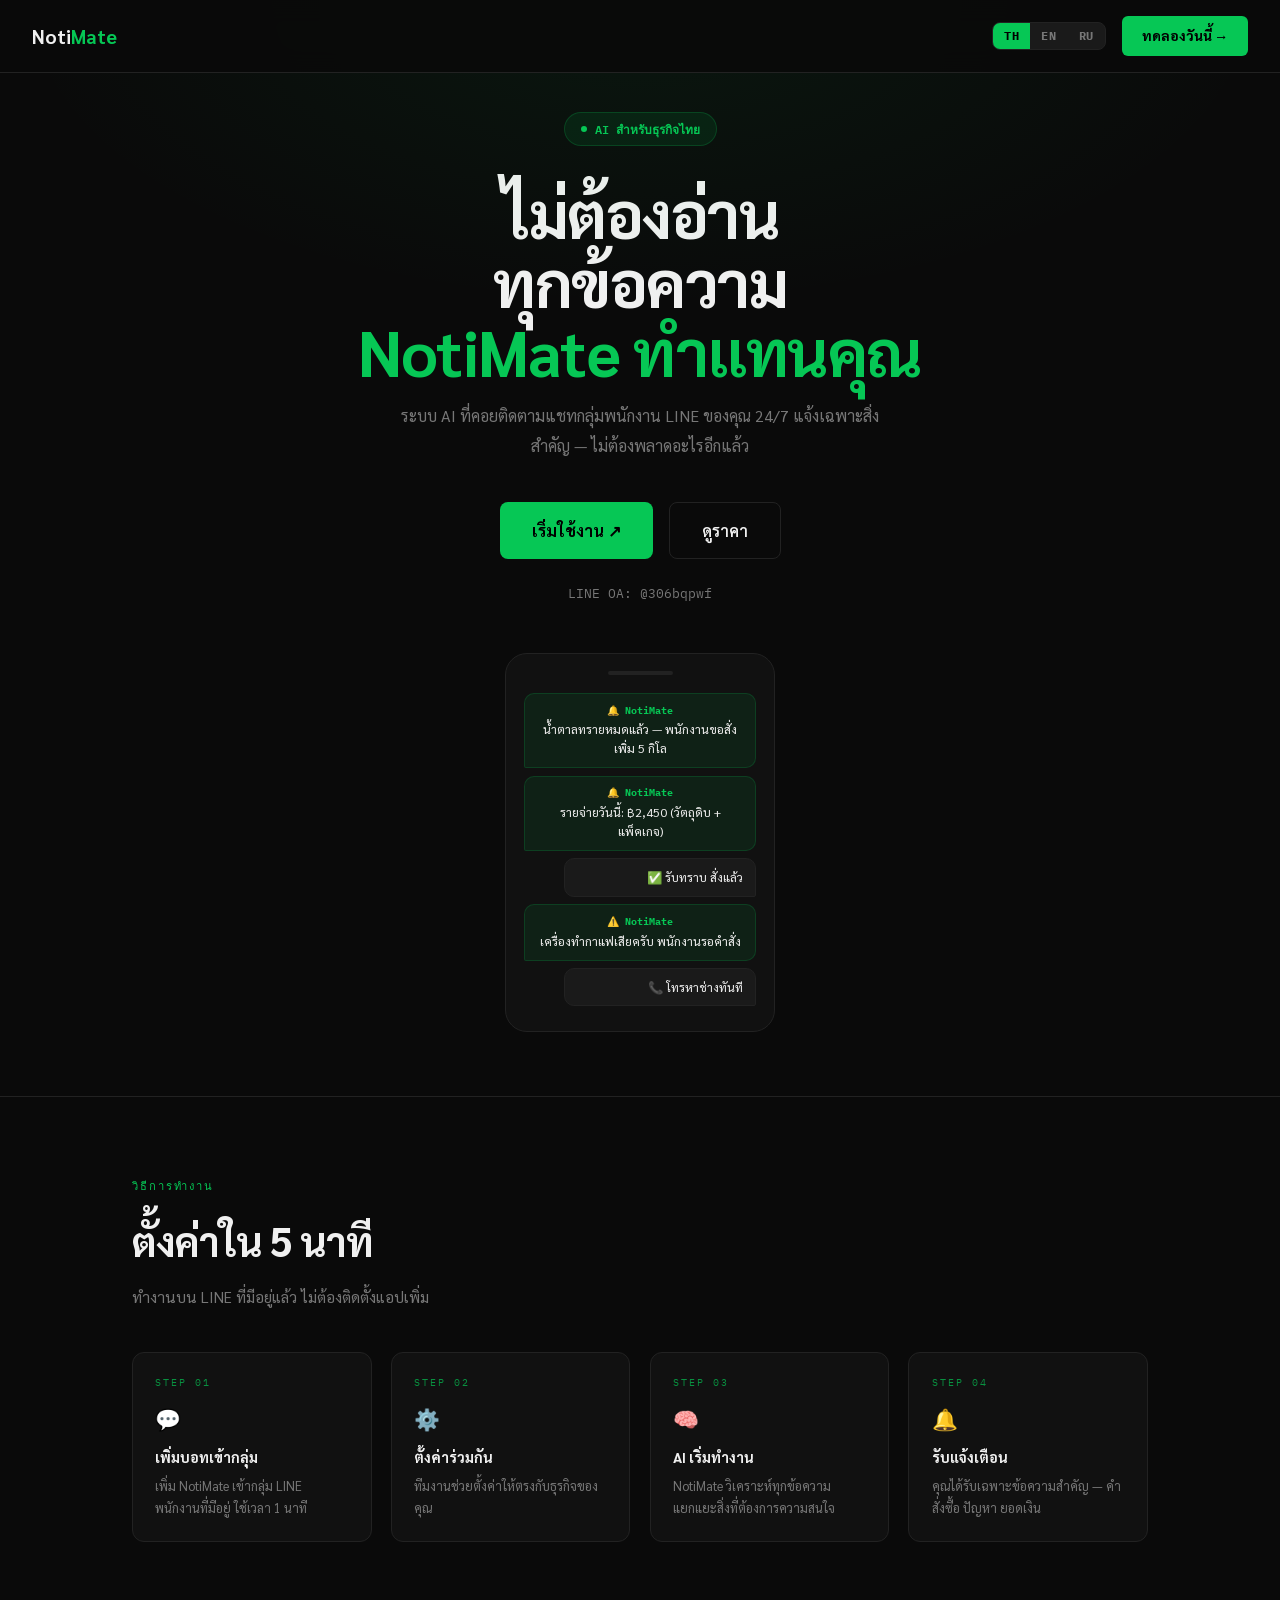
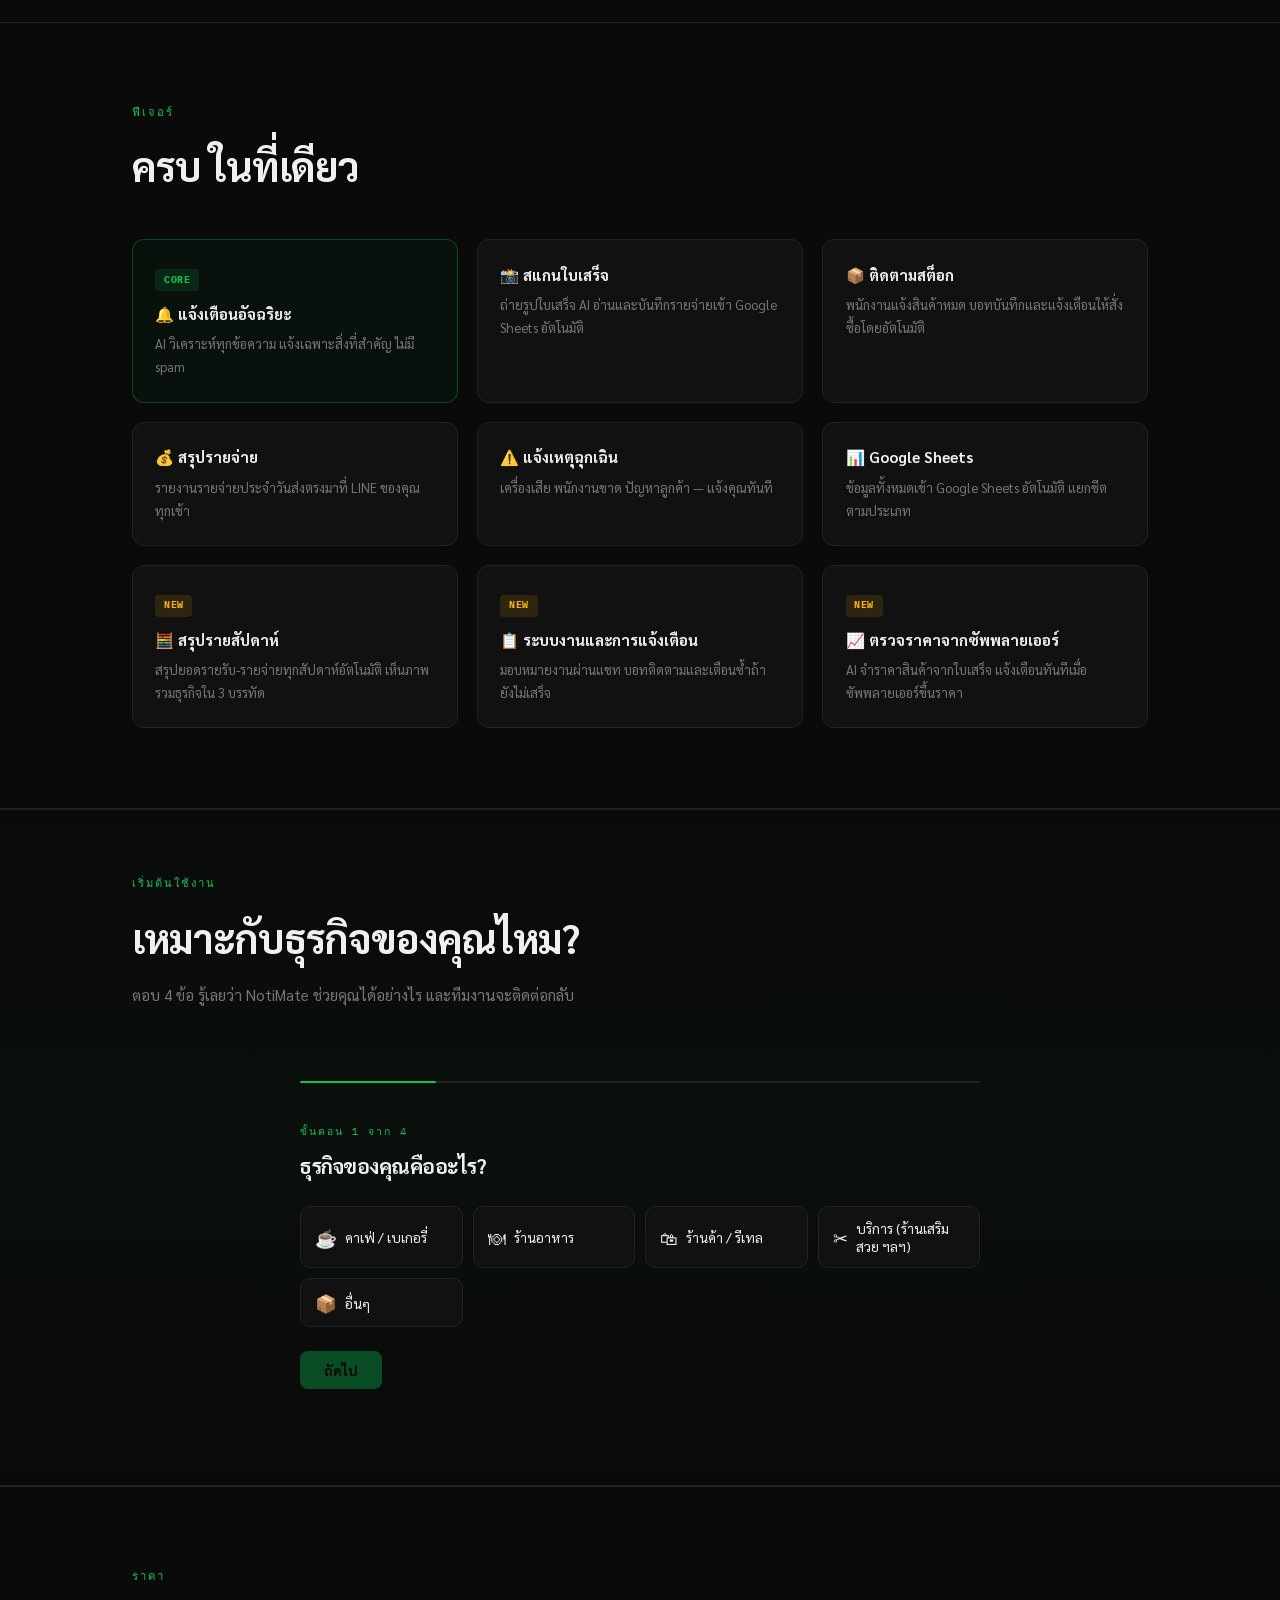
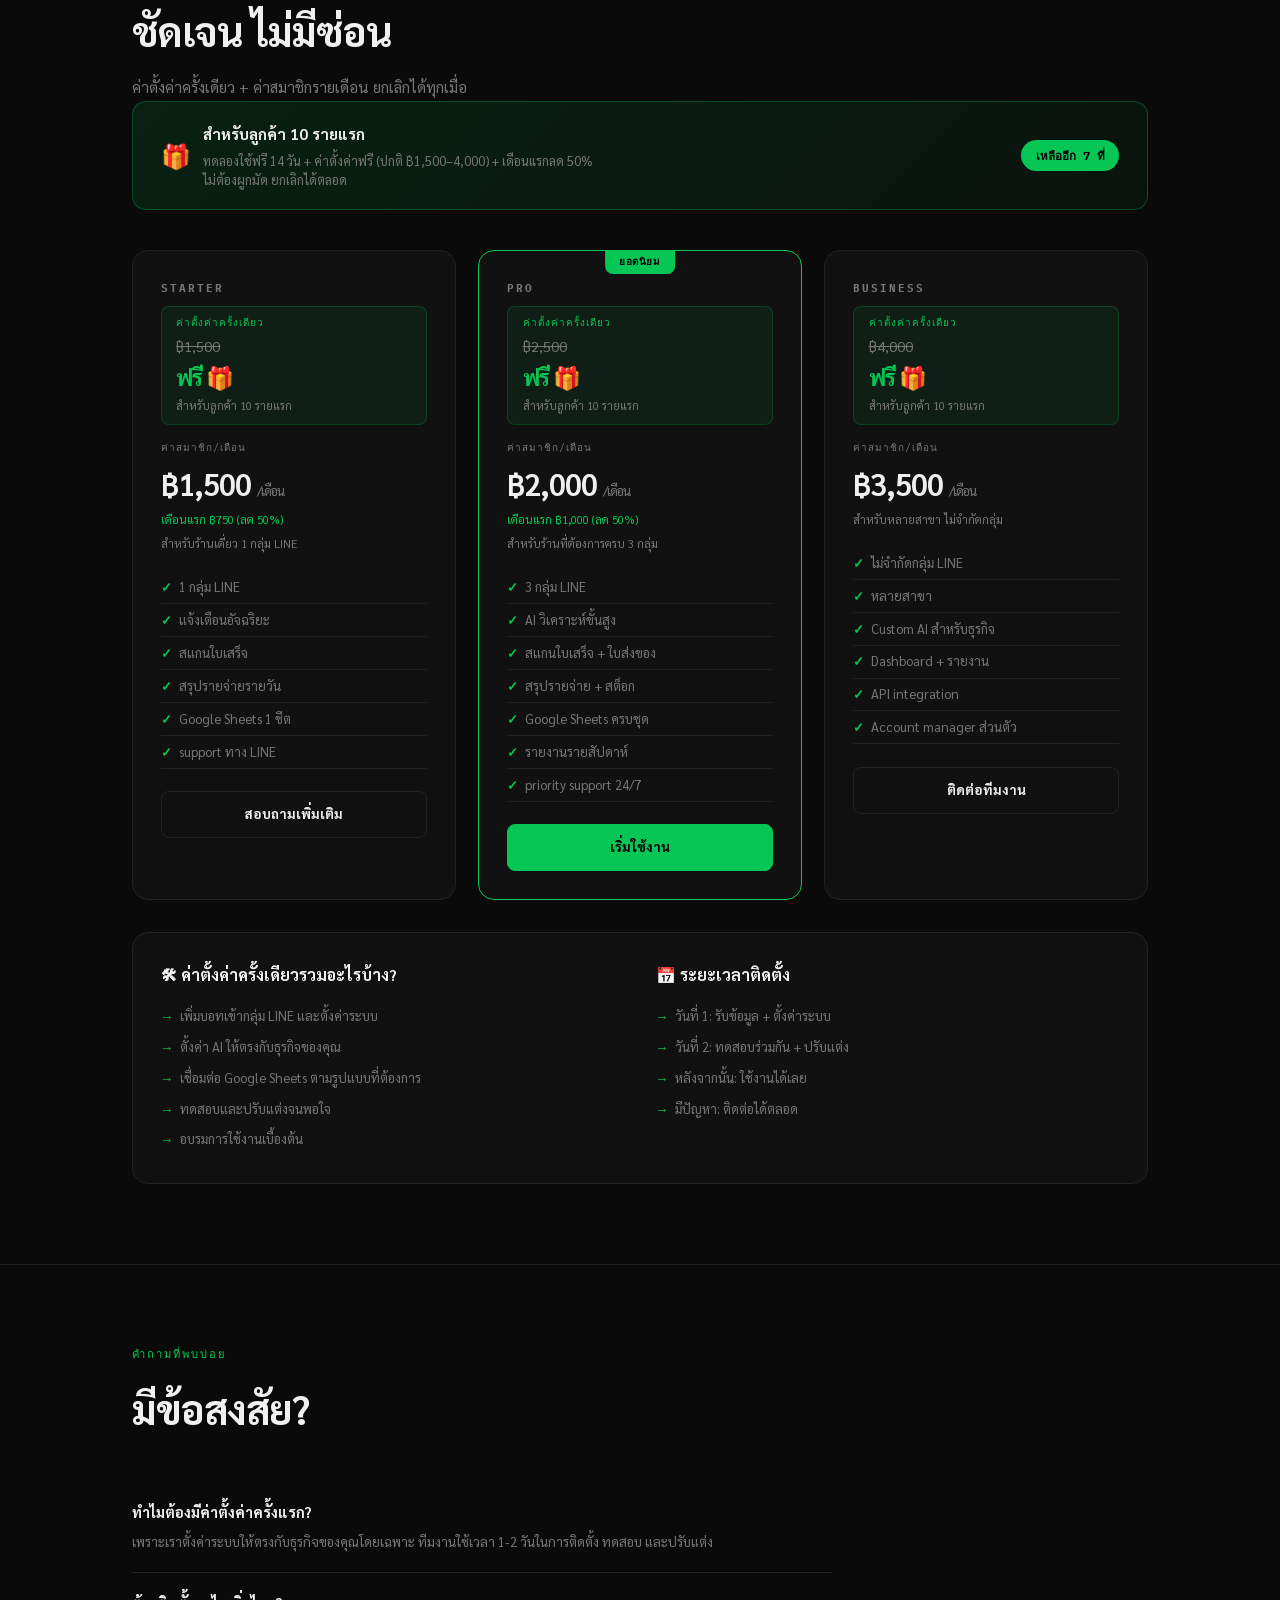
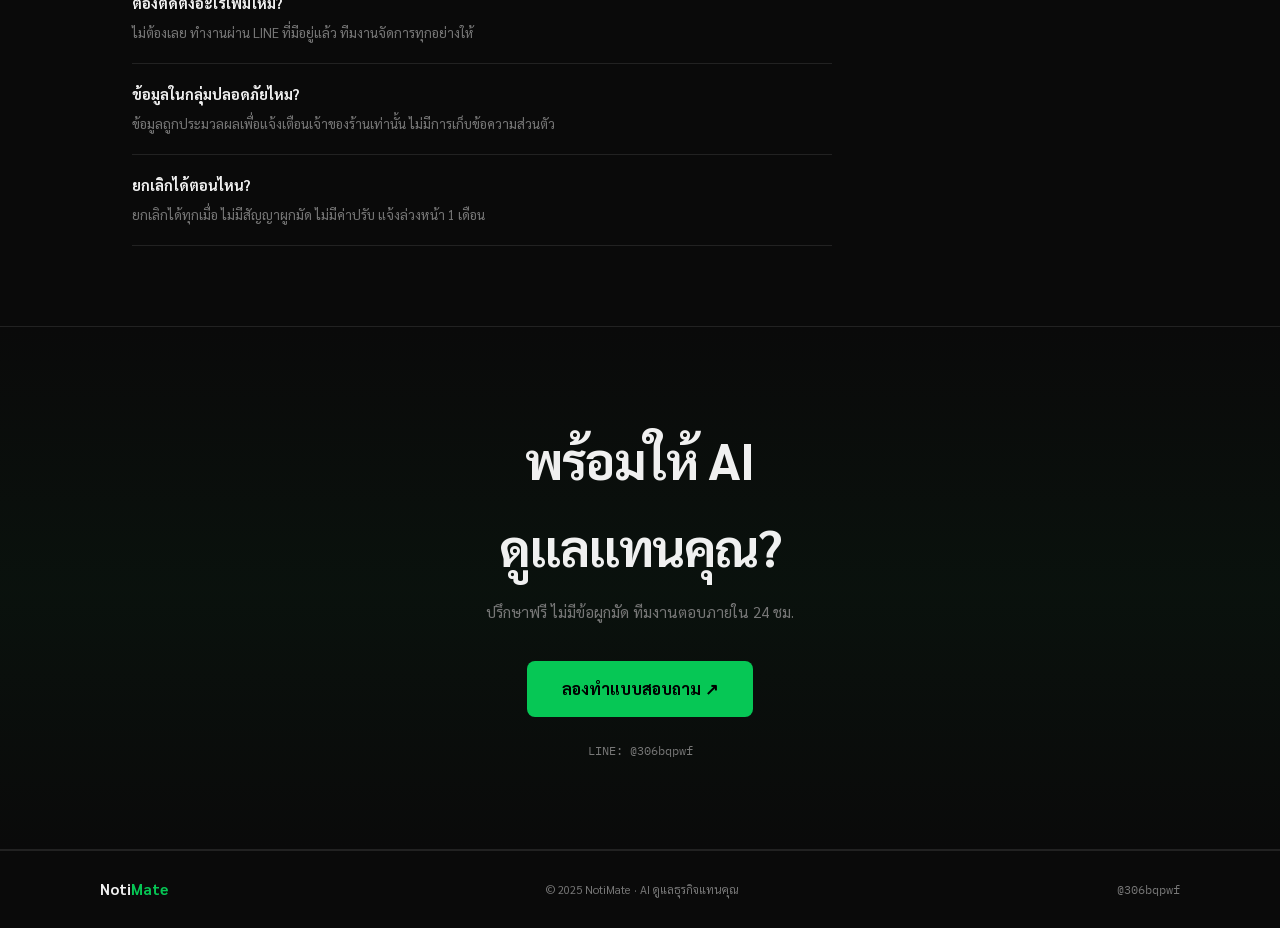
==== commit 706c812d: "Update index.html" ====
--- a/index.html
+++ b/index.html
@@ -92,6 +92,20 @@
 .fl{font-weight:700;font-size:.95rem}.fl span{color:var(--green)}
 .fc2{font-size:.72rem;color:var(--muted)}
 
+/* ── Promo banner ── */
+.promo-banner{background:linear-gradient(135deg,rgba(6,199,85,.12),rgba(6,199,85,.05));border:1px solid rgba(6,199,85,.3);border-radius:14px;padding:1.25rem 1.75rem;margin-bottom:2rem;display:flex;align-items:center;justify-content:space-between;gap:1rem;flex-wrap:wrap}
+.promo-left{display:flex;align-items:center;gap:.75rem}
+.promo-ico{font-size:1.5rem;flex-shrink:0}
+.promo-title{font-size:.95rem;font-weight:700;margin-bottom:.15rem}
+.promo-desc{font-size:.8rem;color:var(--muted);line-height:1.5}
+.promo-pill{background:var(--green);color:#000;font-size:.72rem;font-weight:700;padding:.35rem .9rem;border-radius:99px;white-space:nowrap;font-family:'IBM Plex Mono',monospace}
+/* setup-fee crossed out for Starter */
+.setup-free{background:rgba(6,199,85,.08);border:1px solid rgba(6,199,85,.2);border-radius:8px;padding:.55rem .9rem;margin-bottom:.9rem}
+.setup-free .setup-label{font-size:.62rem;color:var(--green);font-family:'IBM Plex Mono',monospace;letter-spacing:1px;text-transform:uppercase;margin-bottom:.1rem}
+.setup-free .setup-orig{font-size:.9rem;font-weight:400;color:var(--muted);text-decoration:line-through;letter-spacing:0}
+.setup-free .setup-now{font-size:1.4rem;font-weight:700;letter-spacing:-1px;color:var(--green)}
+.setup-free .setup-note{font-size:.7rem;color:var(--muted)}
+
 /* ── Quiz section ── */
 .quiz-section{background:linear-gradient(to bottom,var(--bg),rgba(6,199,85,.03),var(--bg));border-top:1px solid var(--border);border-bottom:1px solid var(--border)}
 .quiz-wrap{max-width:680px;margin:0 auto;padding:2rem 0}
@@ -316,12 +330,24 @@
   <div class="lbl" id="price-lbl">ราคา</div>
   <div class="stitle" id="price-title">ชัดเจน ไม่มีซ่อน</div>
   <div class="ssub" id="price-sub">ค่าตั้งค่าครั้งเดียว + ค่าสมาชิกรายเดือน ยกเลิกได้ทุกเมื่อ</div>
+  <div class="promo-banner" id="promo-block">
+    <div class="promo-left">
+      <div class="promo-ico">🎁</div>
+      <div>
+        <div class="promo-title" id="promo-title">สำหรับลูกค้า 10 รายแรก</div>
+        <div class="promo-desc" id="promo-desc">ทดลองใช้ฟรี 14 วัน + ค่าตั้งค่าฟรี (ปกติ ฿1,500–4,000) + เดือนแรกลด 50%<br>ไม่ต้องผูกมัด ยกเลิกได้ตลอด</div>
+      </div>
+    </div>
+    <div class="promo-pill" id="promo-pill">เหลืออีก 7 ที่</div>
+  </div>
+
   <div class="pricing">
     <div class="pc">
       <div class="pname">Starter</div>
-      <div class="setup-fee"><div class="setup-label" id="setup-lbl">ค่าตั้งค่าครั้งเดียว</div><div class="setup-amt">฿1,500</div><div class="setup-note" id="setup-note1">รวมติดตั้ง + ตั้งค่า + ทดสอบ</div></div>
+      <div class="setup-free"><div class="setup-label" id="setup-lbl">ค่าตั้งค่าครั้งเดียว</div><div class="setup-orig">฿1,500</div><div class="setup-now" id="setup-free1">ฟรี 🎁</div><div class="setup-note" id="setup-note1">สำหรับลูกค้า 10 รายแรก</div></div>
       <div class="sub-label" id="sub-lbl1">ค่าสมาชิก/เดือน</div>
       <div class="sub-amt">฿1,500 <em id="per-mo1">/เดือน</em></div>
+      <div style="font-size:.72rem;color:var(--green);margin-bottom:.3rem" id="p1trial">เดือนแรก ฿750 (ลด 50%)</div>
       <div class="pperiod" id="p1period">สำหรับร้านเดี่ยว 1 กลุ่ม LINE</div>
       <ul class="plist"><li id="p1f1">1 กลุ่ม LINE</li><li id="p1f2">แจ้งเตือนอัจฉริยะ</li><li id="p1f3">สแกนใบเสร็จ</li><li id="p1f4">สรุปรายจ่ายรายวัน</li><li id="p1f5">Google Sheets 1 ชีต</li><li id="p1f6">support ทาง LINE</li></ul>
       <a href="https://line.me/R/ti/p/@306bqpwf" class="pbtn" id="pbtn1">สอบถามเพิ่มเติม</a>
@@ -329,16 +355,17 @@
     <div class="pc pop">
       <div class="pbadge" id="popular-badge">ยอดนิยม</div>
       <div class="pname">Pro</div>
-      <div class="setup-fee"><div class="setup-label" id="setup-lbl2">ค่าตั้งค่าครั้งเดียว</div><div class="setup-amt">฿2,500</div><div class="setup-note" id="setup-note2">รวมติดตั้ง + ตั้งค่า custom + ทดสอบ</div></div>
+      <div class="setup-free"><div class="setup-label" id="setup-lbl2">ค่าตั้งค่าครั้งเดียว</div><div class="setup-orig">฿2,500</div><div class="setup-now" id="setup-free2">ฟรี 🎁</div><div class="setup-note" id="setup-note2">สำหรับลูกค้า 10 รายแรก</div></div>
       <div class="sub-label" id="sub-lbl2">ค่าสมาชิก/เดือน</div>
       <div class="sub-amt">฿2,000 <em id="per-mo2">/เดือน</em></div>
+      <div style="font-size:.72rem;color:var(--green);margin-bottom:.3rem" id="p2trial">เดือนแรก ฿1,000 (ลด 50%)</div>
       <div class="pperiod" id="p2period">สำหรับร้านที่ต้องการครบ 3 กลุ่ม</div>
       <ul class="plist"><li id="p2f1">3 กลุ่ม LINE</li><li id="p2f2">AI วิเคราะห์ขั้นสูง</li><li id="p2f3">สแกนใบเสร็จ + ใบส่งของ</li><li id="p2f4">สรุปรายจ่าย + สต็อก</li><li id="p2f5">Google Sheets ครบชุด</li><li id="p2f6">รายงานรายสัปดาห์</li><li id="p2f7">priority support 24/7</li></ul>
       <a href="https://line.me/R/ti/p/@306bqpwf" class="pbtn" id="pbtn2">เริ่มใช้งาน</a>
     </div>
     <div class="pc">
       <div class="pname">Business</div>
-      <div class="setup-fee"><div class="setup-label" id="setup-lbl3">ค่าตั้งค่าครั้งเดียว</div><div class="setup-amt">฿4,000</div><div class="setup-note" id="setup-note3">รวม custom setup + integration</div></div>
+      <div class="setup-free"><div class="setup-label" id="setup-lbl3">ค่าตั้งค่าครั้งเดียว</div><div class="setup-orig">฿4,000</div><div class="setup-now" id="setup-free3">ฟรี 🎁</div><div class="setup-note" id="setup-note3">สำหรับลูกค้า 10 รายแรก</div></div>
       <div class="sub-label" id="sub-lbl3">ค่าสมาชิก/เดือน</div>
       <div class="sub-amt">฿3,500 <em id="per-mo3">/เดือน</em></div>
       <div class="pperiod" id="p3period">สำหรับหลายสาขา ไม่จำกัดกลุ่ม</div>
@@ -460,9 +487,9 @@
 
 /* ── i18n ── */
 const T={
-th:{badge:'AI สำหรับธุรกิจไทย',heroTitle:'ไม่ต้องอ่าน<br>ทุกข้อความ<br><span class="g">NotiMate ทำแทนคุณ</span>',heroSub:'ระบบ AI ที่คอยติดตามแชทกลุ่มพนักงาน LINE ของคุณ 24/7 แจ้งเฉพาะสิ่งสำคัญ — ไม่ต้องพลาดอะไรอีกแล้ว',btnStart:'เริ่มใช้งาน ↗',btnPrice:'ดูราคา',navCta:'ทดลองวันนี้ →',chat1:'น้ำตาลทรายหมดแล้ว — พนักงานขอสั่งเพิ่ม 5 กิโล',chat2:'รายจ่ายวันนี้: ฿2,450 (วัตถุดิบ + แพ็คเกจ)',chat3:'✅ รับทราบ สั่งแล้ว',chat4:'เครื่องทำกาแฟเสียครับ พนักงานรอคำสั่ง',chat5:'📞 โทรหาช่างทันที',howLbl:'วิธีการทำงาน',howTitle:'ตั้งค่าใน 5 นาที',howSub:'ทำงานบน LINE ที่มีอยู่แล้ว ไม่ต้องติดตั้งแอปเพิ่ม',s1t:'เพิ่มบอทเข้ากลุ่ม',s1d:'เพิ่ม NotiMate เข้ากลุ่ม LINE พนักงานที่มีอยู่ ใช้เวลา 1 นาที',s2t:'ตั้งค่าร่วมกัน',s2d:'ทีมงานช่วยตั้งค่าให้ตรงกับธุรกิจของคุณ บอกว่าอะไรคือ "สำคัญ"',s3t:'AI เริ่มทำงาน',s3d:'NotiMate วิเคราะห์ทุกข้อความ แยกแยะสิ่งที่ต้องการความสนใจ',s4t:'รับแจ้งเตือน',s4d:'คุณได้รับเฉพาะข้อความสำคัญ — คำสั่งซื้อ ปัญหา ยอดเงิน',featLbl:'ฟีเจอร์',featTitle:'ครบ ในที่เดียว',f1t:'🔔 แจ้งเตือนอัจฉริยะ',f1d:'AI วิเคราะห์ทุกข้อความ แจ้งเฉพาะสิ่งที่สำคัญ ไม่มี spam',f2t:'📸 สแกนใบเสร็จ',f2d:'ถ่ายรูปใบเสร็จ AI อ่านและบันทึกรายจ่ายเข้า Google Sheets อัตโนมัติ',f3t:'📦 ติดตามสต็อก',f3d:'พนักงานแจ้งสินค้าหมด บอทบันทึกและแจ้งเตือนให้สั่งซื้อโดยอัตโนมัติ',f4t:'💰 สรุปรายจ่าย',f4d:'รายงานรายจ่ายประจำวันส่งตรงมาที่ LINE ของคุณทุกเช้า',f5t:'⚠️ แจ้งเหตุฉุกเฉิน',f5d:'เครื่องเสีย พนักงานขาด ปัญหาลูกค้า — แจ้งคุณทันที',f6t:'📊 Google Sheets',f6d:'ข้อมูลทั้งหมดเข้า Google Sheets อัตโนมัติ แยกชีตตามประเภท',f7tag:'ใหม่',f7t:'🧮 สรุปรายสัปดาห์',f7d:'สรุปยอดรายรับ-รายจ่ายทุกสัปดาห์อัตโนมัติ เห็นภาพรวมธุรกิจใน 3 บรรทัด',f8tag:'ใหม่',f8t:'📋 ระบบงานและการแจ้งเตือน',f8d:'มอบหมายงานผ่านแชท บอทติดตามและเตือนซ้ำถ้ายังไม่เสร็จ',f9tag:'ใหม่',f9t:'📈 ตรวจราคาจากซัพพลายเออร์',f9d:'AI จำราคาสินค้าจากใบเสร็จ แจ้งเตือนทันทีเมื่อซัพพลายเออร์ขึ้นราคา',priceLbl:'ราคา',priceTitle:'ชัดเจน ไม่มีซ่อน',priceSub:'ค่าตั้งค่าครั้งเดียว + ค่าสมาชิกรายเดือน ยกเลิกได้ทุกเมื่อ',setupLbl:'ค่าตั้งค่าครั้งเดียว',setupNote1:'รวมติดตั้ง + ตั้งค่า + ทดสอบ',setupNote2:'รวมติดตั้ง + ตั้งค่า custom + ทดสอบ',setupNote3:'รวม custom setup + integration',subLbl:'/เดือน',popularBadge:'ยอดนิยม',p1period:'สำหรับร้านเดี่ยว 1 กลุ่ม LINE',p2period:'สำหรับร้านที่ต้องการครบ 3 กลุ่ม',p3period:'สำหรับหลายสาขา ไม่จำกัดกลุ่ม',p1f1:'1 กลุ่ม LINE',p1f2:'แจ้งเตือนอัจฉริยะ',p1f3:'สแกนใบเสร็จ',p1f4:'สรุปรายจ่ายรายวัน',p1f5:'Google Sheets 1 ชีต',p1f6:'support ทาง LINE',p2f1:'3 กลุ่ม LINE',p2f2:'AI วิเคราะห์ขั้นสูง',p2f3:'สแกนใบเสร็จ + ใบส่งของ',p2f4:'สรุปรายจ่าย + สต็อก',p2f5:'Google Sheets ครบชุด',p2f6:'รายงานรายสัปดาห์',p2f7:'priority support 24/7',p3f1:'ไม่จำกัดกลุ่ม LINE',p3f2:'หลายสาขา',p3f3:'Custom AI สำหรับธุรกิจ',p3f4:'Dashboard + รายงาน',p3f5:'API integration',p3f6:'Account manager ส่วนตัว',pbtn1:'สอบถามเพิ่มเติม',pbtn2:'เริ่มใช้งาน',pbtn3:'ติดต่อทีมงาน',ob1t:'🛠 ค่าตั้งค่าครั้งเดียวรวมอะไรบ้าง?',ob1l1:'เพิ่มบอทเข้ากลุ่ม LINE และตั้งค่าระบบ',ob1l2:'ตั้งค่า AI ให้ตรงกับธุรกิจของคุณ',ob1l3:'เชื่อมต่อ Google Sheets ตามรูปแบบที่ต้องการ',ob1l4:'ทดสอบและปรับแต่งจนพอใจ',ob1l5:'อบรมการใช้งานเบื้องต้น',ob2t:'📅 ระยะเวลาติดตั้ง',ob2l1:'วันที่ 1: รับข้อมูล + ตั้งค่าระบบ',ob2l2:'วันที่ 2: ทดสอบร่วมกัน + ปรับแต่ง',ob2l3:'หลังจากนั้น: ใช้งานได้เลย',ob2l4:'มีปัญหา: ติดต่อได้ตลอด',faqLbl:'คำถามที่พบบ่อย',faqTitle:'มีข้อสงสัย?',fq1q:'ทำไมต้องมีค่าตั้งค่าครั้งแรก?',fq1a:'เพราะเราตั้งค่าระบบให้ตรงกับธุรกิจของคุณโดยเฉพาะ ทีมงานใช้เวลา 1-2 วันในการติดตั้ง ทดสอบ และปรับแต่ง',fq2q:'ต้องติดตั้งอะไรเพิ่มไหม?',fq2a:'ไม่ต้องเลย ทำงานผ่าน LINE ที่มีอยู่แล้ว ทีมงานจัดการทุกอย่างให้',fq3q:'ข้อมูลในกลุ่มปลอดภัยไหม?',fq3a:'ข้อมูลถูกประมวลผลเพื่อแจ้งเตือนเจ้าของร้านเท่านั้น ไม่มีการเก็บข้อความส่วนตัว',fq4q:'ยกเลิกได้ตอนไหน?',fq4a:'ยกเลิกได้ทุกเมื่อ ไม่มีสัญญาผูกมัด ไม่มีค่าปรับ แจ้งล่วงหน้า 1 เดือน',ctaTitle:'พร้อมให้ AI<br>ดูแลแทนคุณ?',ctaSub:'ปรึกษาฟรี ไม่มีข้อผูกมัด ทีมงานตอบภายใน 24 ชม.',ctaBtn:'ลองทำแบบสอบถาม ↗',footerCopy:'© 2025 NotiMate · AI ดูแลธุรกิจแทนคุณ',quizLbl:'เริ่มต้นใช้งาน',quizTitle:'เหมาะกับธุรกิจของคุณไหม?',quizSub:'ตอบ 4 ข้อ รู้เลยว่า NotiMate ช่วยคุณได้อย่างไร และทีมงานจะติดต่อกลับ',qs1lbl:'ขั้นตอน 1 จาก 4',qs1title:'ธุรกิจของคุณคืออะไร?',qs2lbl:'ขั้นตอน 2 จาก 4',qs2title:'มีกลุ่ม LINE พนักงานกี่กลุ่ม?',qs3lbl:'ขั้นตอน 3 จาก 4',qs3title:'อยากรู้เรื่องอะไรบ้าง?',qs3hint:'เลือกได้หลายข้อ',qs4lbl:'ขั้นตอน 4 จาก 4',qs4title:'ต้องการรับการแจ้งเตือนภาษาอะไร?',qs5lbl:'พร้อมแล้ว!',qs5title:'นี่คือแพ็คเกจที่เหมาะกับคุณ',qrnext:'ถัดไป',qrback:'ย้อนกลับ',qrresult:'ดูผลลัพธ์',qryourlbl:'สรุปข้อมูลของคุณ',qrctitle:'สิ่งที่ต้องเตรียมสำหรับการนัดหมาย',qrcl1:'ชื่อร้าน / ธุรกิจ',qrch1:'ชื่อที่ใช้งานจริง',qrcl2:'LINE Official Account',qrch2:'ถ้ามีอยู่แล้ว — บอก ID รูปแบบ @xxxxxxx ถ้าไม่มี — สร้างด้วยกันในวันนัด',qrcl3:'ผู้รับการแจ้งเตือน',qrch3:'ชื่อและ LINE ของเจ้าของหรือผู้จัดการที่จะรับข้อความ',qrcl4:'Google Account',qrch4:'อีเมล Google เพื่อแชร์ไฟล์บันทึกข้อมูล — เตรียมได้เลย ไม่ต้องทำอะไรเพิ่ม',qrsendbtn:'ส่งข้อมูลนี้ใน LINE ↗',qrsendnote:'กดแล้วจะเปิด LINE พร้อมข้อความสรุป — ส่งได้เลย ทีมงานจะติดต่อกลับภายใน 24 ชม.',qrl_biz:'ประเภทธุรกิจ',qrl_groups:'จำนวนกลุ่ม',qrl_notify:'แจ้งเตือนเรื่อง',qrl_lang:'ภาษา',qrl_tariff:'แพ็คเกจแนะนำ',qo1a:'คาเฟ่ / เบเกอรี่',qo1b:'ร้านอาหาร',qo1c:'ร้านค้า / รีเทล',qo1d:'บริการ (ร้านเสริมสวย ฯลฯ)',qo1e:'อื่นๆ',qo2a:'1 กลุ่ม',qo2b:'2–3 กลุ่ม',qo2c:'4 กลุ่มขึ้นไป',qo4a:'ภาษาไทย',qo4b:'English',qo4c:'Русский',qn1:'📦 สต็อกและการสั่งซื้อ',qn2:'💰 รายรับ-รายจ่าย',qn3:'⚠️ ปัญหาและเหตุฉุกเฉิน',qn4:'👥 พนักงานและกะงาน',qn5:'📸 ใบเสร็จ → บันทึกอัตโนมัติ',qn6:'✅ งานและการติดตาม',qback2:'ย้อนกลับ',qback3:'ย้อนกลับ',qback4:'ย้อนกลับ'},
-en:{badge:'AI for Thai Business',heroTitle:'Stop reading<br>every message.<br><span class="g">NotiMate does it for you.</span>',heroSub:'AI that monitors your LINE staff group chats 24/7 and alerts you only about what matters — never miss anything important again.',btnStart:'Get Started ↗',btnPrice:'See Pricing',navCta:'Try Today →',chat1:'Sugar is running out — staff requesting 5kg reorder',chat2:"Today's expenses: ฿2,450 (ingredients + packaging)",chat3:'✅ Got it, ordered',chat4:'Coffee machine broken — staff awaiting instructions',chat5:'📞 Call technician now',howLbl:'How It Works',howTitle:'Set up in 5 minutes',howSub:'Works on your existing LINE — no extra apps needed',s1t:'Add bot to group',s1d:'Add NotiMate to your existing LINE staff group. Takes 1 minute.',s2t:'Configure together',s2d:'Our team configures it for your business — you define what "important" means.',s3t:'AI starts working',s3d:'NotiMate analyzes every message, identifying what needs your attention.',s4t:'Receive alerts',s4d:'You only get what matters — orders, problems, expenses.',featLbl:'Features',featTitle:'Everything in one place',f1t:'🔔 Smart Alerts',f1d:'AI analyzes every message and notifies you only about what matters. No spam.',f2t:'📸 Receipt Scanning',f2d:'Photo a receipt — AI reads and logs the expense to Google Sheets automatically.',f3t:'📦 Stock Tracking',f3d:'Staff reports low stock — bot logs it and alerts you to reorder automatically.',f4t:'💰 Expense Summary',f4d:'Daily expense report sent directly to your LINE every morning.',f5t:'⚠️ Emergency Alerts',f5d:'Equipment breakdown, absent staff, customer issues — notified instantly.',f6t:'📊 Google Sheets',f6d:'All data goes to Google Sheets automatically, organized by category.',f7tag:'NEW',f7t:'🧮 Weekly Summary',f7d:'Automatic weekly revenue & expense recap. See your business overview in 3 lines.',f8tag:'NEW',f8t:'📋 Task Management',f8d:'Assign tasks via chat. Bot follows up automatically if a task is not completed.',f9tag:'NEW',f9t:'📈 Supplier Price Tracking',f9d:'AI remembers prices from receipts and alerts you the moment a supplier raises prices.',priceLbl:'Pricing',priceTitle:'Clear. No surprises.',priceSub:'One-time setup fee + monthly subscription. Cancel anytime.',setupLbl:'One-time setup fee',setupNote1:'Includes install + configure + test',setupNote2:'Includes install + custom config + test',setupNote3:'Includes custom setup + integration',subLbl:'/month',popularBadge:'Most Popular',p1period:'For single location, 1 LINE group',p2period:'For growing business, 3 LINE groups',p3period:'For multi-branch, unlimited groups',p1f1:'1 LINE group',p1f2:'Smart alerts',p1f3:'Receipt scanning',p1f4:'Daily expense summary',p1f5:'Google Sheets (1 sheet)',p1f6:'LINE support',p2f1:'3 LINE groups',p2f2:'Advanced AI analysis',p2f3:'Receipt + invoice scanning',p2f4:'Expense + stock tracking',p2f5:'Full Google Sheets suite',p2f6:'Weekly reports',p2f7:'Priority support 24/7',p3f1:'Unlimited LINE groups',p3f2:'Multi-branch support',p3f3:'Custom AI for your business',p3f4:'Dashboard + reports',p3f5:'API integration',p3f6:'Dedicated account manager',pbtn1:'Ask a question',pbtn2:'Get Started',pbtn3:'Contact Team',ob1t:'🛠 What does setup include?',ob1l1:'Add bot to LINE groups and set up the system',ob1l2:'Configure AI specifically for your business',ob1l3:'Connect Google Sheets in your format',ob1l4:'Test and fine-tune until satisfied',ob1l5:'Basic usage training',ob2t:'📅 Installation timeline',ob2l1:'Day 1: Collect info + system setup',ob2l2:'Day 2: Joint testing + adjustments',ob2l3:'After that: ready to use',ob2l4:'Any issues: contact us anytime',faqLbl:'FAQ',faqTitle:'Questions?',fq1q:'Why is there a setup fee?',fq1a:'Because we configure the system specifically for your business. Our team spends 1-2 days installing, testing, and tuning it for your shop.',fq2q:'Do I need to install anything?',fq2a:'Not at all. Works through your existing LINE. Our team handles everything.',fq3q:'Is the group data safe?',fq3a:'Data is processed only to alert the shop owner. No private messages are stored or shared.',fq4q:'When can I cancel?',fq4a:'Cancel anytime. No contracts, no penalties. Just 1 month notice.',ctaTitle:'Ready for AI to<br>run your business?',ctaSub:'Free consultation. No commitment. Team responds within 24h.',ctaBtn:'Take the quiz ↗',footerCopy:'© 2025 NotiMate · AI for your business',quizLbl:'Get Started',quizTitle:'Is NotiMate right for you?',quizSub:'Answer 4 questions and find out exactly how NotiMate can help your business.',qs1lbl:'Step 1 of 4',qs1title:'What type of business do you run?',qs2lbl:'Step 2 of 4',qs2title:'How many LINE staff groups do you have?',qs3lbl:'Step 3 of 4',qs3title:'What do you want to be notified about?',qs3hint:'You can select multiple',qs4lbl:'Step 4 of 4',qs4title:'What language for alerts?',qs5lbl:'All done!',qs5title:"Here's your recommended plan",qrnext:'Next',qrback:'Back',qrresult:'See Results',qryourlbl:'Your summary',qrctitle:'What to prepare before our call',qrcl1:'Business name',qrch1:'Your working business name',qrcl2:'LINE Official Account',qrch2:'If you have one — share the @xxxxxxx ID. If not — we set it up together.',qrcl3:'Who receives alerts',qrch3:'Name and LINE of the owner or manager who will get notifications',qrcl4:'Google Account',qrch4:'Gmail address to share the data spreadsheet — no action needed beyond that',qrsendbtn:'Send to LINE ↗',qrsendnote:'Tapping opens LINE with a ready-made message — just send it. We reply within 24h.',qrl_biz:'Business type',qrl_groups:'Groups',qrl_notify:'Alert topics',qrl_lang:'Language',qrl_tariff:'Recommended plan',qo1a:'Café / Bakery',qo1b:'Restaurant',qo1c:'Retail Shop',qo1d:'Service (salon, workshop...)',qo1e:'Other',qo2a:'1 group',qo2b:'2–3 groups',qo2c:'4+ groups',qo4a:'Thai',qo4b:'English',qo4c:'Russian',qn1:'📦 Stock & orders',qn2:'💰 Revenue & expenses',qn3:'⚠️ Problems & emergencies',qn4:'👥 Staff & shifts',qn5:'📸 Receipts → auto-log',qn6:'✅ Tasks & follow-ups',qback2:'Back',qback3:'Back',qback4:'Back'},
-ru:{badge:'AI для бизнеса в Таиланде',heroTitle:'Перестаньте читать<br>каждое сообщение.<br><span class="g">NotiMate сделает это за Вас.</span>',heroSub:'AI мониторит LINE-чаты сотрудников 24/7 и уведомляет только о важном — никогда больше не пропустите ничего критичного.',btnStart:'Начать ↗',btnPrice:'Тарифы',navCta:'Попробовать →',chat1:'Сахар заканчивается — сотрудники просят заказать 5 кг',chat2:'Расходы за сегодня: ฿2,450 (ингредиенты + упаковка)',chat3:'✅ Принято, заказал',chat4:'Кофемашина сломалась — сотрудники ждут команды',chat5:'📞 Вызову мастера сейчас',howLbl:'Как это работает',howTitle:'Настройка за 5 минут',howSub:'Работает на существующем LINE — не нужно устанавливать ничего дополнительно',s1t:'Добавить бота в группу',s1d:'Добавьте NotiMate в существующую LINE-группу сотрудников. Занимает 1 минуту.',s2t:'Настраиваем вместе',s2d:'Команда помогает настроить под Ваш бизнес — Вы определяете что считать "важным".',s3t:'AI начинает работу',s3d:'NotiMate анализирует каждое сообщение, определяя что требует Вашего внимания.',s4t:'Получаете уведомления',s4d:'Вы получаете только то что важно — заказы, проблемы, расходы.',featLbl:'Возможности',featTitle:'Всё в одном месте',f1t:'🔔 Умные уведомления',f1d:'AI анализирует каждое сообщение и уведомляет только о важном. Без спама.',f2t:'📸 Сканирование чеков',f2d:'Сфотографируйте чек — AI считает его и запишет расход в Google Sheets автоматически.',f3t:'📦 Учёт склада',f3d:'Сотрудник сообщает о нехватке — бот записывает и напоминает сделать заказ.',f4t:'💰 Сводка расходов',f4d:'Ежедневный отчёт о расходах отправляется в Ваш LINE каждое утро.',f5t:'⚠️ Экстренные оповещения',f5d:'Сломалось оборудование, не вышел сотрудник, проблема с клиентом — узнаёте мгновенно.',f6t:'📊 Google Sheets',f6d:'Все данные автоматически попадают в Google Sheets, распределённые по категориям.',f7tag:'НОВОЕ',f7t:'🧮 Еженедельная аналитика',f7d:'Автоматическая сводка доходов и расходов за неделю. Обзор бизнеса в 3 строках.',f8tag:'НОВОЕ',f8t:'📋 Задачи и напоминания',f8d:'Ставьте задачи прямо в чате. Бот отслеживает и напоминает если задача не выполнена.',f9tag:'НОВОЕ',f9t:'📈 Мониторинг цен поставщиков',f9d:'AI запоминает цены из чеков и сразу предупреждает когда поставщик поднял цену.',priceLbl:'Тарифы',priceTitle:'Прозрачно. Без скрытых платежей.',priceSub:'Разовая оплата настройки + ежемесячная подписка. Отмена в любой момент.',setupLbl:'Разовая настройка',setupNote1:'Установка + настройка + тест',setupNote2:'Установка + кастомная настройка + тест',setupNote3:'Custom setup + интеграция',subLbl:'/мес',popularBadge:'Популярный',p1period:'Для одной точки, 1 группа LINE',p2period:'Для растущего бизнеса, 3 группы',p3period:'Для нескольких точек, без лимитов',p1f1:'1 группа LINE',p1f2:'Умные уведомления',p1f3:'Сканирование чеков',p1f4:'Ежедневная сводка расходов',p1f5:'Google Sheets (1 лист)',p1f6:'Поддержка через LINE',p2f1:'3 группы LINE',p2f2:'Расширенный AI анализ',p2f3:'Чеки + накладные',p2f4:'Расходы + учёт склада',p2f5:'Полный набор Google Sheets',p2f6:'Еженедельные отчёты',p2f7:'Приоритетная поддержка 24/7',p3f1:'Без лимита групп LINE',p3f2:'Несколько точек',p3f3:'Custom AI под Ваш бизнес',p3f4:'Дашборд + отчёты',p3f5:'API интеграция',p3f6:'Персональный менеджер',pbtn1:'Задать вопрос',pbtn2:'Начать работу',pbtn3:'Связаться с командой',ob1t:'🛠 Что входит в настройку?',ob1l1:'Добавление бота в группы LINE и настройка системы',ob1l2:'Настройка AI под специфику Вашего бизнеса',ob1l3:'Подключение Google Sheets в нужном формате',ob1l4:'Тестирование и доработка до удовлетворения',ob1l5:'Базовое обучение по использованию',ob2t:'📅 Сроки установки',ob2l1:'День 1: Сбор данных + настройка системы',ob2l2:'День 2: Совместное тестирование + правки',ob2l3:'Дальше: можно использовать',ob2l4:'Проблема: обращайтесь в любой момент',faqLbl:'Частые вопросы',faqTitle:'Есть вопросы?',fq1q:'Зачем разовая оплата настройки?',fq1a:'Потому что мы настраиваем систему именно под Ваш бизнес. Команда тратит 1-2 дня на установку, тестирование и доработку.',fq2q:'Нужно что-то устанавливать?',fq2a:'Нет. Работает через существующий LINE. Команда берёт всё на себя.',fq3q:'Данные в группе в безопасности?',fq3a:'Данные обрабатываются только для оповещения владельца. Личные сообщения не хранятся.',fq4q:'Когда можно отменить?',fq4a:'В любой момент. Без договоров и штрафов. Уведомите за 1 месяц.',ctaTitle:'Готовы отдать бизнес<br>под управление AI?',ctaSub:'Бесплатная консультация. Без обязательств. Ответим в течение 24 часов.',ctaBtn:'Пройти анкету ↗',footerCopy:'© 2025 NotiMate · AI для Вашего бизнеса',quizLbl:'Начать',quizTitle:'Подходит ли NotiMate для Вашего бизнеса?',quizSub:'Ответьте на 4 вопроса — и узнайте как именно NotiMate поможет именно Вам.',qs1lbl:'Шаг 1 из 4',qs1title:'Какой у Вас тип бизнеса?',qs2lbl:'Шаг 2 из 4',qs2title:'Сколько рабочих групп в LINE?',qs3lbl:'Шаг 3 из 4',qs3title:'О чём хотите получать уведомления?',qs3hint:'Можно выбрать несколько',qs4lbl:'Шаг 4 из 4',qs4title:'На каком языке присылать уведомления?',qs5lbl:'Готово!',qs5title:'Вот что мы подберём для Вас',qrnext:'Далее',qrback:'Назад',qrresult:'Посмотреть результат',qryourlbl:'Ваши ответы',qrctitle:'Что подготовить к встрече',qrcl1:'Название бизнеса',qrch1:'Рабочее название Вашей точки',qrcl2:'LINE Official Account',qrch2:'Если есть — ID вида @xxxxxxx. Нет — создадим вместе на встрече',qrcl3:'Кто получает уведомления',qrch3:'Имя и LINE владельца или менеджера который будет получать сообщения',qrcl4:'Google аккаунт',qrch4:'Gmail для доступа к таблице данных — больше ничего делать не нужно',qrsendbtn:'Отправить в LINE ↗',qrsendnote:'Нажмите — откроется LINE с готовым сообщением. Просто отправьте. Ответим в течение 24 часов.',qrl_biz:'Тип бизнеса',qrl_groups:'Групп LINE',qrl_notify:'Уведомления о',qrl_lang:'Язык',qrl_tariff:'Рекомендуемый тариф',qo1a:'Кофейня / Пекарня',qo1b:'Ресторан / Кафе',qo1c:'Магазин / Розница',qo1d:'Услуги (салон, мастерская...)',qo1e:'Другое',qo2a:'1 группа',qo2b:'2–3 группы',qo2c:'4+ групп',qo4a:'Тайский',qo4b:'Английский',qo4c:'Русский',qn1:'📦 Склад и закупки',qn2:'💰 Деньги и выручка',qn3:'⚠️ Поломки и ЧП',qn4:'👥 Персонал',qn5:'📸 Чеки → авто-запись',qn6:'✅ Задачи и поручения',qback2:'Назад',qback3:'Назад',qback4:'Назад'}
+th:{badge:'AI สำหรับธุรกิจไทย',heroTitle:'ไม่ต้องอ่าน<br>ทุกข้อความ<br><span class="g">NotiMate ทำแทนคุณ</span>',heroSub:'ระบบ AI ที่คอยติดตามแชทกลุ่มพนักงาน LINE ของคุณ 24/7 แจ้งเฉพาะสิ่งสำคัญ — ไม่ต้องพลาดอะไรอีกแล้ว',btnStart:'เริ่มใช้งาน ↗',btnPrice:'ดูราคา',navCta:'ทดลองวันนี้ →',chat1:'น้ำตาลทรายหมดแล้ว — พนักงานขอสั่งเพิ่ม 5 กิโล',chat2:'รายจ่ายวันนี้: ฿2,450 (วัตถุดิบ + แพ็คเกจ)',chat3:'✅ รับทราบ สั่งแล้ว',chat4:'เครื่องทำกาแฟเสียครับ พนักงานรอคำสั่ง',chat5:'📞 โทรหาช่างทันที',howLbl:'วิธีการทำงาน',howTitle:'ตั้งค่าใน 5 นาที',howSub:'ทำงานบน LINE ที่มีอยู่แล้ว ไม่ต้องติดตั้งแอปเพิ่ม',s1t:'เพิ่มบอทเข้ากลุ่ม',s1d:'เพิ่ม NotiMate เข้ากลุ่ม LINE พนักงานที่มีอยู่ ใช้เวลา 1 นาที',s2t:'ตั้งค่าร่วมกัน',s2d:'ทีมงานช่วยตั้งค่าให้ตรงกับธุรกิจของคุณ บอกว่าอะไรคือ "สำคัญ"',s3t:'AI เริ่มทำงาน',s3d:'NotiMate วิเคราะห์ทุกข้อความ แยกแยะสิ่งที่ต้องการความสนใจ',s4t:'รับแจ้งเตือน',s4d:'คุณได้รับเฉพาะข้อความสำคัญ — คำสั่งซื้อ ปัญหา ยอดเงิน',featLbl:'ฟีเจอร์',featTitle:'ครบ ในที่เดียว',f1t:'🔔 แจ้งเตือนอัจฉริยะ',f1d:'AI วิเคราะห์ทุกข้อความ แจ้งเฉพาะสิ่งที่สำคัญ ไม่มี spam',f2t:'📸 สแกนใบเสร็จ',f2d:'ถ่ายรูปใบเสร็จ AI อ่านและบันทึกรายจ่ายเข้า Google Sheets อัตโนมัติ',f3t:'📦 ติดตามสต็อก',f3d:'พนักงานแจ้งสินค้าหมด บอทบันทึกและแจ้งเตือนให้สั่งซื้อโดยอัตโนมัติ',f4t:'💰 สรุปรายจ่าย',f4d:'รายงานรายจ่ายประจำวันส่งตรงมาที่ LINE ของคุณทุกเช้า',f5t:'⚠️ แจ้งเหตุฉุกเฉิน',f5d:'เครื่องเสีย พนักงานขาด ปัญหาลูกค้า — แจ้งคุณทันที',f6t:'📊 Google Sheets',f6d:'ข้อมูลทั้งหมดเข้า Google Sheets อัตโนมัติ แยกชีตตามประเภท',f7tag:'ใหม่',f7t:'🧮 สรุปรายสัปดาห์',f7d:'สรุปยอดรายรับ-รายจ่ายทุกสัปดาห์อัตโนมัติ เห็นภาพรวมธุรกิจใน 3 บรรทัด',f8tag:'ใหม่',f8t:'📋 ระบบงานและการแจ้งเตือน',f8d:'มอบหมายงานผ่านแชท บอทติดตามและเตือนซ้ำถ้ายังไม่เสร็จ',f9tag:'ใหม่',f9t:'📈 ตรวจราคาจากซัพพลายเออร์',f9d:'AI จำราคาสินค้าจากใบเสร็จ แจ้งเตือนทันทีเมื่อซัพพลายเออร์ขึ้นราคา',priceLbl:'ราคา',priceTitle:'ชัดเจน ไม่มีซ่อน',priceSub:'ค่าตั้งค่าครั้งเดียว + ค่าสมาชิกรายเดือน ยกเลิกได้ทุกเมื่อ',setupLbl:'ค่าตั้งค่าครั้งเดียว',setupNote1:'รวมติดตั้ง + ตั้งค่า + ทดสอบ',setupNote2:'รวมติดตั้ง + ตั้งค่า custom + ทดสอบ',setupNote3:'รวม custom setup + integration',subLbl:'/เดือน',popularBadge:'ยอดนิยม',p1period:'สำหรับร้านเดี่ยว 1 กลุ่ม LINE',p2period:'สำหรับร้านที่ต้องการครบ 3 กลุ่ม',p3period:'สำหรับหลายสาขา ไม่จำกัดกลุ่ม',p1f1:'1 กลุ่ม LINE',p1f2:'แจ้งเตือนอัจฉริยะ',p1f3:'สแกนใบเสร็จ',p1f4:'สรุปรายจ่ายรายวัน',p1f5:'Google Sheets 1 ชีต',p1f6:'support ทาง LINE',p2f1:'3 กลุ่ม LINE',p2f2:'AI วิเคราะห์ขั้นสูง',p2f3:'สแกนใบเสร็จ + ใบส่งของ',p2f4:'สรุปรายจ่าย + สต็อก',p2f5:'Google Sheets ครบชุด',p2f6:'รายงานรายสัปดาห์',p2f7:'priority support 24/7',p3f1:'ไม่จำกัดกลุ่ม LINE',p3f2:'หลายสาขา',p3f3:'Custom AI สำหรับธุรกิจ',p3f4:'Dashboard + รายงาน',p3f5:'API integration',p3f6:'Account manager ส่วนตัว',pbtn1:'สอบถามเพิ่มเติม',pbtn2:'เริ่มใช้งาน',pbtn3:'ติดต่อทีมงาน',ob1t:'🛠 ค่าตั้งค่าครั้งเดียวรวมอะไรบ้าง?',ob1l1:'เพิ่มบอทเข้ากลุ่ม LINE และตั้งค่าระบบ',ob1l2:'ตั้งค่า AI ให้ตรงกับธุรกิจของคุณ',ob1l3:'เชื่อมต่อ Google Sheets ตามรูปแบบที่ต้องการ',ob1l4:'ทดสอบและปรับแต่งจนพอใจ',ob1l5:'อบรมการใช้งานเบื้องต้น',ob2t:'📅 ระยะเวลาติดตั้ง',ob2l1:'วันที่ 1: รับข้อมูล + ตั้งค่าระบบ',ob2l2:'วันที่ 2: ทดสอบร่วมกัน + ปรับแต่ง',ob2l3:'หลังจากนั้น: ใช้งานได้เลย',ob2l4:'มีปัญหา: ติดต่อได้ตลอด',faqLbl:'คำถามที่พบบ่อย',faqTitle:'มีข้อสงสัย?',fq1q:'ทำไมต้องมีค่าตั้งค่าครั้งแรก?',fq1a:'เพราะเราตั้งค่าระบบให้ตรงกับธุรกิจของคุณโดยเฉพาะ ทีมงานใช้เวลา 1-2 วันในการติดตั้ง ทดสอบ และปรับแต่ง',fq2q:'ต้องติดตั้งอะไรเพิ่มไหม?',fq2a:'ไม่ต้องเลย ทำงานผ่าน LINE ที่มีอยู่แล้ว ทีมงานจัดการทุกอย่างให้',fq3q:'ข้อมูลในกลุ่มปลอดภัยไหม?',fq3a:'ข้อมูลถูกประมวลผลเพื่อแจ้งเตือนเจ้าของร้านเท่านั้น ไม่มีการเก็บข้อความส่วนตัว',fq4q:'ยกเลิกได้ตอนไหน?',fq4a:'ยกเลิกได้ทุกเมื่อ ไม่มีสัญญาผูกมัด ไม่มีค่าปรับ แจ้งล่วงหน้า 1 เดือน',ctaTitle:'พร้อมให้ AI<br>ดูแลแทนคุณ?',ctaSub:'ปรึกษาฟรี ไม่มีข้อผูกมัด ทีมงานตอบภายใน 24 ชม.',ctaBtn:'ลองทำแบบสอบถาม ↗',footerCopy:'© 2025 NotiMate · AI ดูแลธุรกิจแทนคุณ',quizLbl:'เริ่มต้นใช้งาน',quizTitle:'เหมาะกับธุรกิจของคุณไหม?',quizSub:'ตอบ 4 ข้อ รู้เลยว่า NotiMate ช่วยคุณได้อย่างไร และทีมงานจะติดต่อกลับ',qs1lbl:'ขั้นตอน 1 จาก 4',qs1title:'ธุรกิจของคุณคืออะไร?',qs2lbl:'ขั้นตอน 2 จาก 4',qs2title:'มีกลุ่ม LINE พนักงานกี่กลุ่ม?',qs3lbl:'ขั้นตอน 3 จาก 4',qs3title:'อยากรู้เรื่องอะไรบ้าง?',qs3hint:'เลือกได้หลายข้อ',qs4lbl:'ขั้นตอน 4 จาก 4',qs4title:'ต้องการรับการแจ้งเตือนภาษาอะไร?',qs5lbl:'พร้อมแล้ว!',qs5title:'นี่คือแพ็คเกจที่เหมาะกับคุณ',qrnext:'ถัดไป',qrback:'ย้อนกลับ',qrresult:'ดูผลลัพธ์',qryourlbl:'สรุปข้อมูลของคุณ',qrctitle:'สิ่งที่ต้องเตรียมสำหรับการนัดหมาย',qrcl1:'ชื่อร้าน / ธุรกิจ',qrch1:'ชื่อที่ใช้งานจริง',qrcl2:'LINE Official Account',qrch2:'ถ้ามีอยู่แล้ว — บอก ID รูปแบบ @xxxxxxx ถ้าไม่มี — สร้างด้วยกันในวันนัด',qrcl3:'ผู้รับการแจ้งเตือน',qrch3:'ชื่อและ LINE ของเจ้าของหรือผู้จัดการที่จะรับข้อความ',qrcl4:'Google Account',qrch4:'อีเมล Google เพื่อแชร์ไฟล์บันทึกข้อมูล — เตรียมได้เลย ไม่ต้องทำอะไรเพิ่ม',qrsendbtn:'ส่งข้อมูลนี้ใน LINE ↗',qrsendnote:'กดแล้วจะเปิด LINE พร้อมข้อความสรุป — ส่งได้เลย ทีมงานจะติดต่อกลับภายใน 24 ชม.',qrl_biz:'ประเภทธุรกิจ',qrl_groups:'จำนวนกลุ่ม',qrl_notify:'แจ้งเตือนเรื่อง',qrl_lang:'ภาษา',qrl_tariff:'แพ็คเกจแนะนำ',qo1a:'คาเฟ่ / เบเกอรี่',qo1b:'ร้านอาหาร',qo1c:'ร้านค้า / รีเทล',qo1d:'บริการ (ร้านเสริมสวย ฯลฯ)',qo1e:'อื่นๆ',qo2a:'1 กลุ่ม',qo2b:'2–3 กลุ่ม',qo2c:'4 กลุ่มขึ้นไป',qo4a:'ภาษาไทย',qo4b:'English',qo4c:'Русский',qn1:'📦 สต็อกและการสั่งซื้อ',qn2:'💰 รายรับ-รายจ่าย',qn3:'⚠️ ปัญหาและเหตุฉุกเฉิน',qn4:'👥 พนักงานและกะงาน',qn5:'📸 ใบเสร็จ → บันทึกอัตโนมัติ',qn6:'✅ งานและการติดตาม',qback2:'ย้อนกลับ',qback3:'ย้อนกลับ',qback4:'ย้อนกลับ',setupFree:'ฟรี 🎁',promoTitle:'สำหรับลูกค้า 10 รายแรก',promoDesc:'ทดลองใช้ฟรี 14 วัน + ค่าตั้งค่าฟรี (ปกติ ฿1,500–4,000) + เดือนแรกลด 50%<br>ไม่ต้องผูกมัด ยกเลิกได้ตลอด',promoPill:'เหลืออีก 7 ที่',p1trial:'เดือนแรก ฿750 (ลด 50%)',p2trial:'เดือนแรก ฿1,000 (ลด 50%)',setupNote1:'สำหรับลูกค้า 10 รายแรก',setupNote2:'สำหรับลูกค้า 10 รายแรก',setupNote3:'สำหรับลูกค้า 10 รายแรก'},
+en:{badge:'AI for Thai Business',heroTitle:'Stop reading<br>every message.<br><span class="g">NotiMate does it for you.</span>',heroSub:'AI that monitors your LINE staff group chats 24/7 and alerts you only about what matters — never miss anything important again.',btnStart:'Get Started ↗',btnPrice:'See Pricing',navCta:'Try Today →',chat1:'Sugar is running out — staff requesting 5kg reorder',chat2:"Today's expenses: ฿2,450 (ingredients + packaging)",chat3:'✅ Got it, ordered',chat4:'Coffee machine broken — staff awaiting instructions',chat5:'📞 Call technician now',howLbl:'How It Works',howTitle:'Set up in 5 minutes',howSub:'Works on your existing LINE — no extra apps needed',s1t:'Add bot to group',s1d:'Add NotiMate to your existing LINE staff group. Takes 1 minute.',s2t:'Configure together',s2d:'Our team configures it for your business — you define what "important" means.',s3t:'AI starts working',s3d:'NotiMate analyzes every message, identifying what needs your attention.',s4t:'Receive alerts',s4d:'You only get what matters — orders, problems, expenses.',featLbl:'Features',featTitle:'Everything in one place',f1t:'🔔 Smart Alerts',f1d:'AI analyzes every message and notifies you only about what matters. No spam.',f2t:'📸 Receipt Scanning',f2d:'Photo a receipt — AI reads and logs the expense to Google Sheets automatically.',f3t:'📦 Stock Tracking',f3d:'Staff reports low stock — bot logs it and alerts you to reorder automatically.',f4t:'💰 Expense Summary',f4d:'Daily expense report sent directly to your LINE every morning.',f5t:'⚠️ Emergency Alerts',f5d:'Equipment breakdown, absent staff, customer issues — notified instantly.',f6t:'📊 Google Sheets',f6d:'All data goes to Google Sheets automatically, organized by category.',f7tag:'NEW',f7t:'🧮 Weekly Summary',f7d:'Automatic weekly revenue & expense recap. See your business overview in 3 lines.',f8tag:'NEW',f8t:'📋 Task Management',f8d:'Assign tasks via chat. Bot follows up automatically if a task is not completed.',f9tag:'NEW',f9t:'📈 Supplier Price Tracking',f9d:'AI remembers prices from receipts and alerts you the moment a supplier raises prices.',priceLbl:'Pricing',priceTitle:'Clear. No surprises.',priceSub:'One-time setup fee + monthly subscription. Cancel anytime.',setupLbl:'One-time setup fee',setupNote1:'Includes install + configure + test',setupNote2:'Includes install + custom config + test',setupNote3:'Includes custom setup + integration',subLbl:'/month',popularBadge:'Most Popular',p1period:'For single location, 1 LINE group',p2period:'For growing business, 3 LINE groups',p3period:'For multi-branch, unlimited groups',p1f1:'1 LINE group',p1f2:'Smart alerts',p1f3:'Receipt scanning',p1f4:'Daily expense summary',p1f5:'Google Sheets (1 sheet)',p1f6:'LINE support',p2f1:'3 LINE groups',p2f2:'Advanced AI analysis',p2f3:'Receipt + invoice scanning',p2f4:'Expense + stock tracking',p2f5:'Full Google Sheets suite',p2f6:'Weekly reports',p2f7:'Priority support 24/7',p3f1:'Unlimited LINE groups',p3f2:'Multi-branch support',p3f3:'Custom AI for your business',p3f4:'Dashboard + reports',p3f5:'API integration',p3f6:'Dedicated account manager',pbtn1:'Ask a question',pbtn2:'Get Started',pbtn3:'Contact Team',ob1t:'🛠 What does setup include?',ob1l1:'Add bot to LINE groups and set up the system',ob1l2:'Configure AI specifically for your business',ob1l3:'Connect Google Sheets in your format',ob1l4:'Test and fine-tune until satisfied',ob1l5:'Basic usage training',ob2t:'📅 Installation timeline',ob2l1:'Day 1: Collect info + system setup',ob2l2:'Day 2: Joint testing + adjustments',ob2l3:'After that: ready to use',ob2l4:'Any issues: contact us anytime',faqLbl:'FAQ',faqTitle:'Questions?',fq1q:'Why is there a setup fee?',fq1a:'Because we configure the system specifically for your business. Our team spends 1-2 days installing, testing, and tuning it for your shop.',fq2q:'Do I need to install anything?',fq2a:'Not at all. Works through your existing LINE. Our team handles everything.',fq3q:'Is the group data safe?',fq3a:'Data is processed only to alert the shop owner. No private messages are stored or shared.',fq4q:'When can I cancel?',fq4a:'Cancel anytime. No contracts, no penalties. Just 1 month notice.',ctaTitle:'Ready for AI to<br>run your business?',ctaSub:'Free consultation. No commitment. Team responds within 24h.',ctaBtn:'Take the quiz ↗',footerCopy:'© 2025 NotiMate · AI for your business',quizLbl:'Get Started',quizTitle:'Is NotiMate right for you?',quizSub:'Answer 4 questions and find out exactly how NotiMate can help your business.',qs1lbl:'Step 1 of 4',qs1title:'What type of business do you run?',qs2lbl:'Step 2 of 4',qs2title:'How many LINE staff groups do you have?',qs3lbl:'Step 3 of 4',qs3title:'What do you want to be notified about?',qs3hint:'You can select multiple',qs4lbl:'Step 4 of 4',qs4title:'What language for alerts?',qs5lbl:'All done!',qs5title:"Here's your recommended plan",qrnext:'Next',qrback:'Back',qrresult:'See Results',qryourlbl:'Your summary',qrctitle:'What to prepare before our call',qrcl1:'Business name',qrch1:'Your working business name',qrcl2:'LINE Official Account',qrch2:'If you have one — share the @xxxxxxx ID. If not — we set it up together.',qrcl3:'Who receives alerts',qrch3:'Name and LINE of the owner or manager who will get notifications',qrcl4:'Google Account',qrch4:'Gmail address to share the data spreadsheet — no action needed beyond that',qrsendbtn:'Send to LINE ↗',qrsendnote:'Tapping opens LINE with a ready-made message — just send it. We reply within 24h.',qrl_biz:'Business type',qrl_groups:'Groups',qrl_notify:'Alert topics',qrl_lang:'Language',qrl_tariff:'Recommended plan',qo1a:'Café / Bakery',qo1b:'Restaurant',qo1c:'Retail Shop',qo1d:'Service (salon, workshop...)',qo1e:'Other',qo2a:'1 group',qo2b:'2–3 groups',qo2c:'4+ groups',qo4a:'Thai',qo4b:'English',qo4c:'Russian',qn1:'📦 Stock & orders',qn2:'💰 Revenue & expenses',qn3:'⚠️ Problems & emergencies',qn4:'👥 Staff & shifts',qn5:'📸 Receipts → auto-log',qn6:'✅ Tasks & follow-ups',qback2:'Back',qback3:'Back',qback4:'Back',setupFree:'FREE 🎁',promoTitle:'For the first 10 clients',promoDesc:'14-day free trial + free setup (normally ฿1,500–4,000) + 50% off the first month<br>No commitment. Cancel anytime.',promoPill:'7 spots left',p1trial:'First month ฿750 (50% off)',p2trial:'First month ฿1,000 (50% off)',setupNote1:'For first 10 clients',setupNote2:'For first 10 clients',setupNote3:'For first 10 clients'},
+ru:{badge:'AI для бизнеса в Таиланде',heroTitle:'Перестаньте читать<br>каждое сообщение.<br><span class="g">NotiMate сделает это за Вас.</span>',heroSub:'AI мониторит LINE-чаты сотрудников 24/7 и уведомляет только о важном — никогда больше не пропустите ничего критичного.',btnStart:'Начать ↗',btnPrice:'Тарифы',navCta:'Попробовать →',chat1:'Сахар заканчивается — сотрудники просят заказать 5 кг',chat2:'Расходы за сегодня: ฿2,450 (ингредиенты + упаковка)',chat3:'✅ Принято, заказал',chat4:'Кофемашина сломалась — сотрудники ждут команды',chat5:'📞 Вызову мастера сейчас',howLbl:'Как это работает',howTitle:'Настройка за 5 минут',howSub:'Работает на существующем LINE — не нужно устанавливать ничего дополнительно',s1t:'Добавить бота в группу',s1d:'Добавьте NotiMate в существующую LINE-группу сотрудников. Занимает 1 минуту.',s2t:'Настраиваем вместе',s2d:'Команда помогает настроить под Ваш бизнес — Вы определяете что считать "важным".',s3t:'AI начинает работу',s3d:'NotiMate анализирует каждое сообщение, определяя что требует Вашего внимания.',s4t:'Получаете уведомления',s4d:'Вы получаете только то что важно — заказы, проблемы, расходы.',featLbl:'Возможности',featTitle:'Всё в одном месте',f1t:'🔔 Умные уведомления',f1d:'AI анализирует каждое сообщение и уведомляет только о важном. Без спама.',f2t:'📸 Сканирование чеков',f2d:'Сфотографируйте чек — AI считает его и запишет расход в Google Sheets автоматически.',f3t:'📦 Учёт склада',f3d:'Сотрудник сообщает о нехватке — бот записывает и напоминает сделать заказ.',f4t:'💰 Сводка расходов',f4d:'Ежедневный отчёт о расходах отправляется в Ваш LINE каждое утро.',f5t:'⚠️ Экстренные оповещения',f5d:'Сломалось оборудование, не вышел сотрудник, проблема с клиентом — узнаёте мгновенно.',f6t:'📊 Google Sheets',f6d:'Все данные автоматически попадают в Google Sheets, распределённые по категориям.',f7tag:'НОВОЕ',f7t:'🧮 Еженедельная аналитика',f7d:'Автоматическая сводка доходов и расходов за неделю. Обзор бизнеса в 3 строках.',f8tag:'НОВОЕ',f8t:'📋 Задачи и напоминания',f8d:'Ставьте задачи прямо в чате. Бот отслеживает и напоминает если задача не выполнена.',f9tag:'НОВОЕ',f9t:'📈 Мониторинг цен поставщиков',f9d:'AI запоминает цены из чеков и сразу предупреждает когда поставщик поднял цену.',priceLbl:'Тарифы',priceTitle:'Прозрачно. Без скрытых платежей.',priceSub:'Разовая оплата настройки + ежемесячная подписка. Отмена в любой момент.',setupLbl:'Разовая настройка',setupNote1:'Установка + настройка + тест',setupNote2:'Установка + кастомная настройка + тест',setupNote3:'Custom setup + интеграция',subLbl:'/мес',popularBadge:'Популярный',p1period:'Для одной точки, 1 группа LINE',p2period:'Для растущего бизнеса, 3 группы',p3period:'Для нескольких точек, без лимитов',p1f1:'1 группа LINE',p1f2:'Умные уведомления',p1f3:'Сканирование чеков',p1f4:'Ежедневная сводка расходов',p1f5:'Google Sheets (1 лист)',p1f6:'Поддержка через LINE',p2f1:'3 группы LINE',p2f2:'Расширенный AI анализ',p2f3:'Чеки + накладные',p2f4:'Расходы + учёт склада',p2f5:'Полный набор Google Sheets',p2f6:'Еженедельные отчёты',p2f7:'Приоритетная поддержка 24/7',p3f1:'Без лимита групп LINE',p3f2:'Несколько точек',p3f3:'Custom AI под Ваш бизнес',p3f4:'Дашборд + отчёты',p3f5:'API интеграция',p3f6:'Персональный менеджер',pbtn1:'Задать вопрос',pbtn2:'Начать работу',pbtn3:'Связаться с командой',ob1t:'🛠 Что входит в настройку?',ob1l1:'Добавление бота в группы LINE и настройка системы',ob1l2:'Настройка AI под специфику Вашего бизнеса',ob1l3:'Подключение Google Sheets в нужном формате',ob1l4:'Тестирование и доработка до удовлетворения',ob1l5:'Базовое обучение по использованию',ob2t:'📅 Сроки установки',ob2l1:'День 1: Сбор данных + настройка системы',ob2l2:'День 2: Совместное тестирование + правки',ob2l3:'Дальше: можно использовать',ob2l4:'Проблема: обращайтесь в любой момент',faqLbl:'Частые вопросы',faqTitle:'Есть вопросы?',fq1q:'Зачем разовая оплата настройки?',fq1a:'Потому что мы настраиваем систему именно под Ваш бизнес. Команда тратит 1-2 дня на установку, тестирование и доработку.',fq2q:'Нужно что-то устанавливать?',fq2a:'Нет. Работает через существующий LINE. Команда берёт всё на себя.',fq3q:'Данные в группе в безопасности?',fq3a:'Данные обрабатываются только для оповещения владельца. Личные сообщения не хранятся.',fq4q:'Когда можно отменить?',fq4a:'В любой момент. Без договоров и штрафов. Уведомите за 1 месяц.',ctaTitle:'Готовы отдать бизнес<br>под управление AI?',ctaSub:'Бесплатная консультация. Без обязательств. Ответим в течение 24 часов.',ctaBtn:'Пройти анкету ↗',footerCopy:'© 2025 NotiMate · AI для Вашего бизнеса',quizLbl:'Начать',quizTitle:'Подходит ли NotiMate для Вашего бизнеса?',quizSub:'Ответьте на 4 вопроса — и узнайте как именно NotiMate поможет именно Вам.',qs1lbl:'Шаг 1 из 4',qs1title:'Какой у Вас тип бизнеса?',qs2lbl:'Шаг 2 из 4',qs2title:'Сколько рабочих групп в LINE?',qs3lbl:'Шаг 3 из 4',qs3title:'О чём хотите получать уведомления?',qs3hint:'Можно выбрать несколько',qs4lbl:'Шаг 4 из 4',qs4title:'На каком языке присылать уведомления?',qs5lbl:'Готово!',qs5title:'Вот что мы подберём для Вас',qrnext:'Далее',qrback:'Назад',qrresult:'Посмотреть результат',qryourlbl:'Ваши ответы',qrctitle:'Что подготовить к встрече',qrcl1:'Название бизнеса',qrch1:'Рабочее название Вашей точки',qrcl2:'LINE Official Account',qrch2:'Если есть — ID вида @xxxxxxx. Нет — создадим вместе на встрече',qrcl3:'Кто получает уведомления',qrch3:'Имя и LINE владельца или менеджера который будет получать сообщения',qrcl4:'Google аккаунт',qrch4:'Gmail для доступа к таблице данных — больше ничего делать не нужно',qrsendbtn:'Отправить в LINE ↗',qrsendnote:'Нажмите — откроется LINE с готовым сообщением. Просто отправьте. Ответим в течение 24 часов.',qrl_biz:'Тип бизнеса',qrl_groups:'Групп LINE',qrl_notify:'Уведомления о',qrl_lang:'Язык',qrl_tariff:'Рекомендуемый тариф',qo1a:'Кофейня / Пекарня',qo1b:'Ресторан / Кафе',qo1c:'Магазин / Розница',qo1d:'Услуги (салон, мастерская...)',qo1e:'Другое',qo2a:'1 группа',qo2b:'2–3 группы',qo2c:'4+ групп',qo4a:'Тайский',qo4b:'Английский',qo4c:'Русский',qn1:'📦 Склад и закупки',qn2:'💰 Деньги и выручка',qn3:'⚠️ Поломки и ЧП',qn4:'👥 Персонал',qn5:'📸 Чеки → авто-запись',qn6:'✅ Задачи и поручения',qback2:'Назад',qback3:'Назад',qback4:'Назад',setupFree:'Бесплатно 🎁',promoTitle:'Для первых 10 клиентов',promoDesc:'Бесплатный пробный период 14 дней + бесплатная настройка (обычно ฿1,500–4,000) + первый месяц со скидкой 50%<br>Без обязательств. Отмена в любой момент.',promoPill:'Осталось 7 мест',p1trial:'Первый месяц ฿750 (скидка 50%)',p2trial:'Первый месяц ฿1,000 (скидка 50%)',setupNote1:'Для первых 10 клиентов',setupNote2:'Для первых 10 клиентов',setupNote3:'Для первых 10 клиентов'}
 };
 
 function setLang(l){
@@ -496,6 +523,13 @@
   [1,2,3,4].forEach(i=>{s('fq'+i+'q',t['fq'+i+'q']);s('fq'+i+'a',t['fq'+i+'a']);});
   s('cta-title',t.ctaTitle,1);s('cta-sub',t.ctaSub);s('cta-btn',t.ctaBtn);
   s('footer-copy',t.footerCopy);
+  // promo
+  if(t.promoTitle)s('promo-title',t.promoTitle);
+  if(t.promoDesc)s('promo-desc',t.promoDesc,1);
+  if(t.promoPill)s('promo-pill',t.promoPill);
+  if(t.p1trial)s('p1trial',t.p1trial);
+  if(t.p2trial)s('p2trial',t.p2trial);
+  if(t.setupFree){s('setup-free1',t.setupFree);s('setup-free2',t.setupFree);s('setup-free3',t.setupFree);}
   // quiz
   s('quiz-lbl',t.quizLbl);s('quiz-title',t.quizTitle);s('quiz-sub',t.quizSub);
   s('qs1lbl',t.qs1lbl);s('qs1title',t.qs1title);
